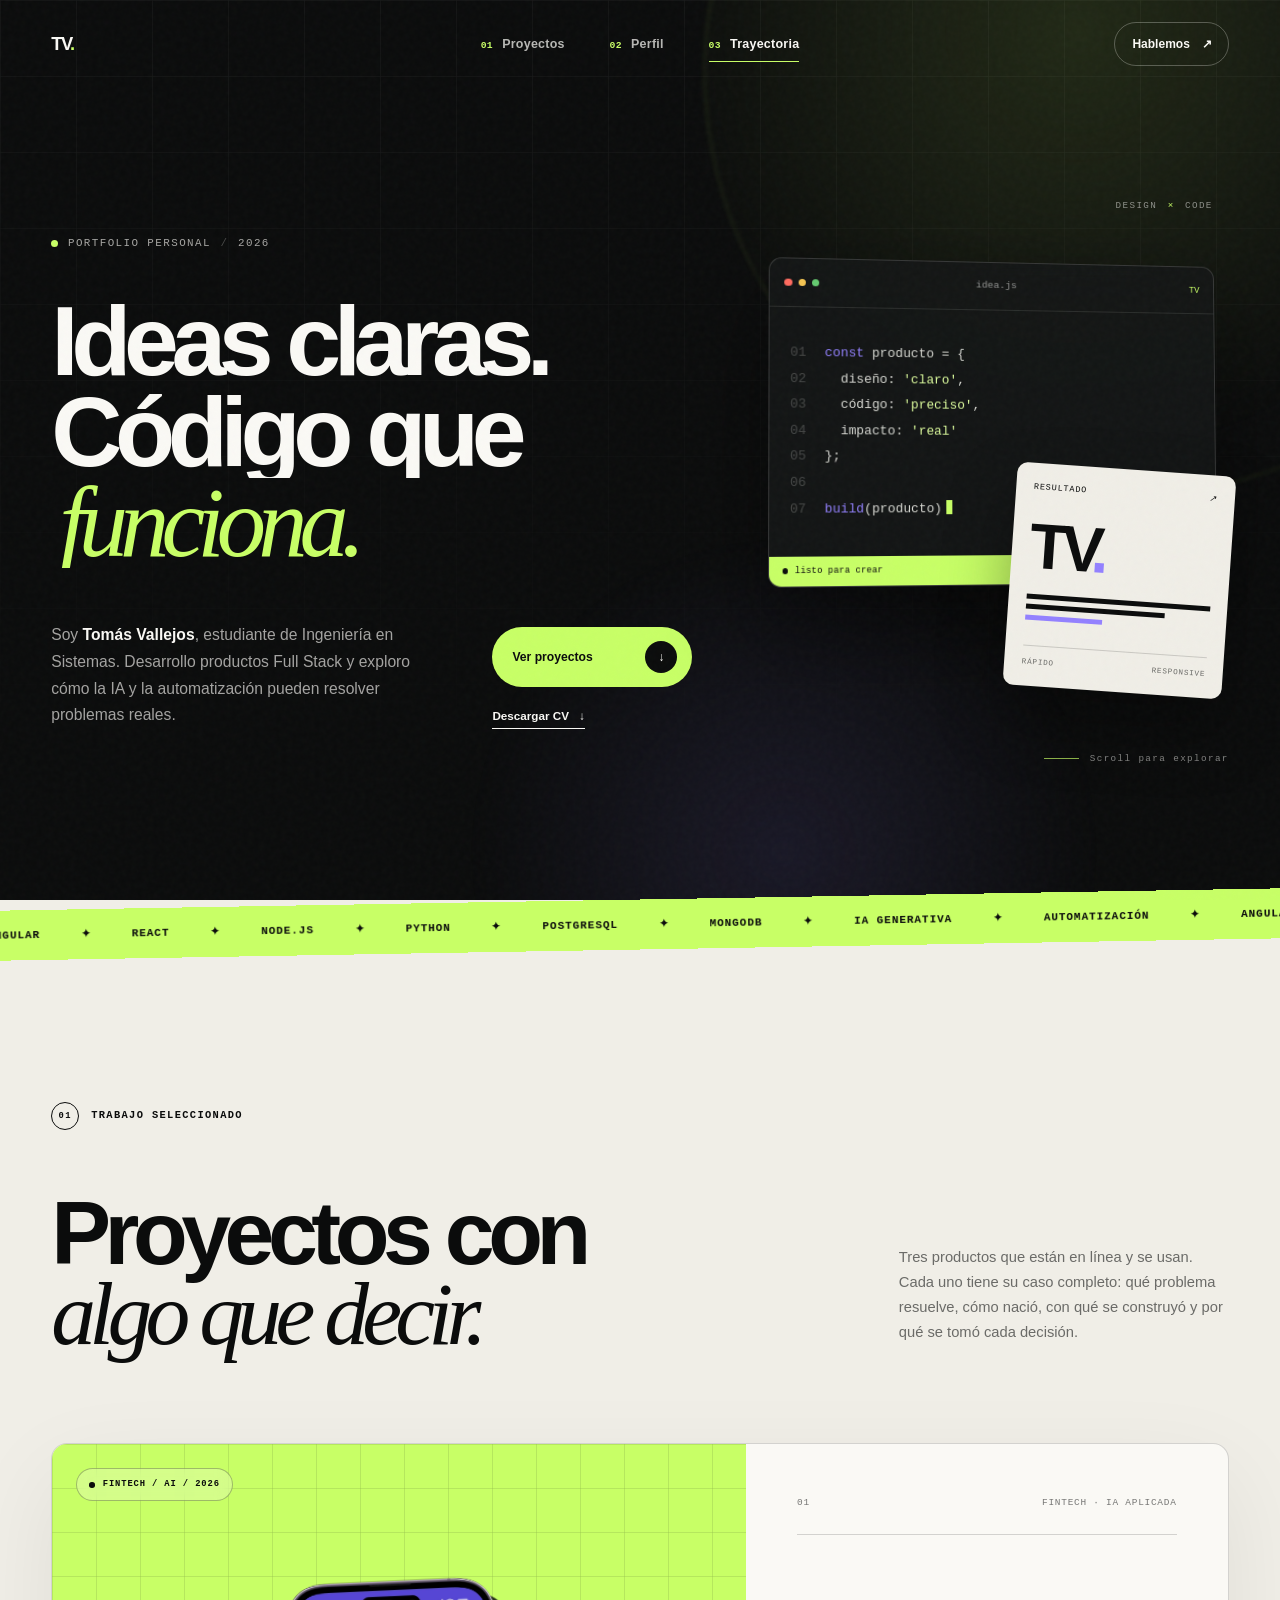
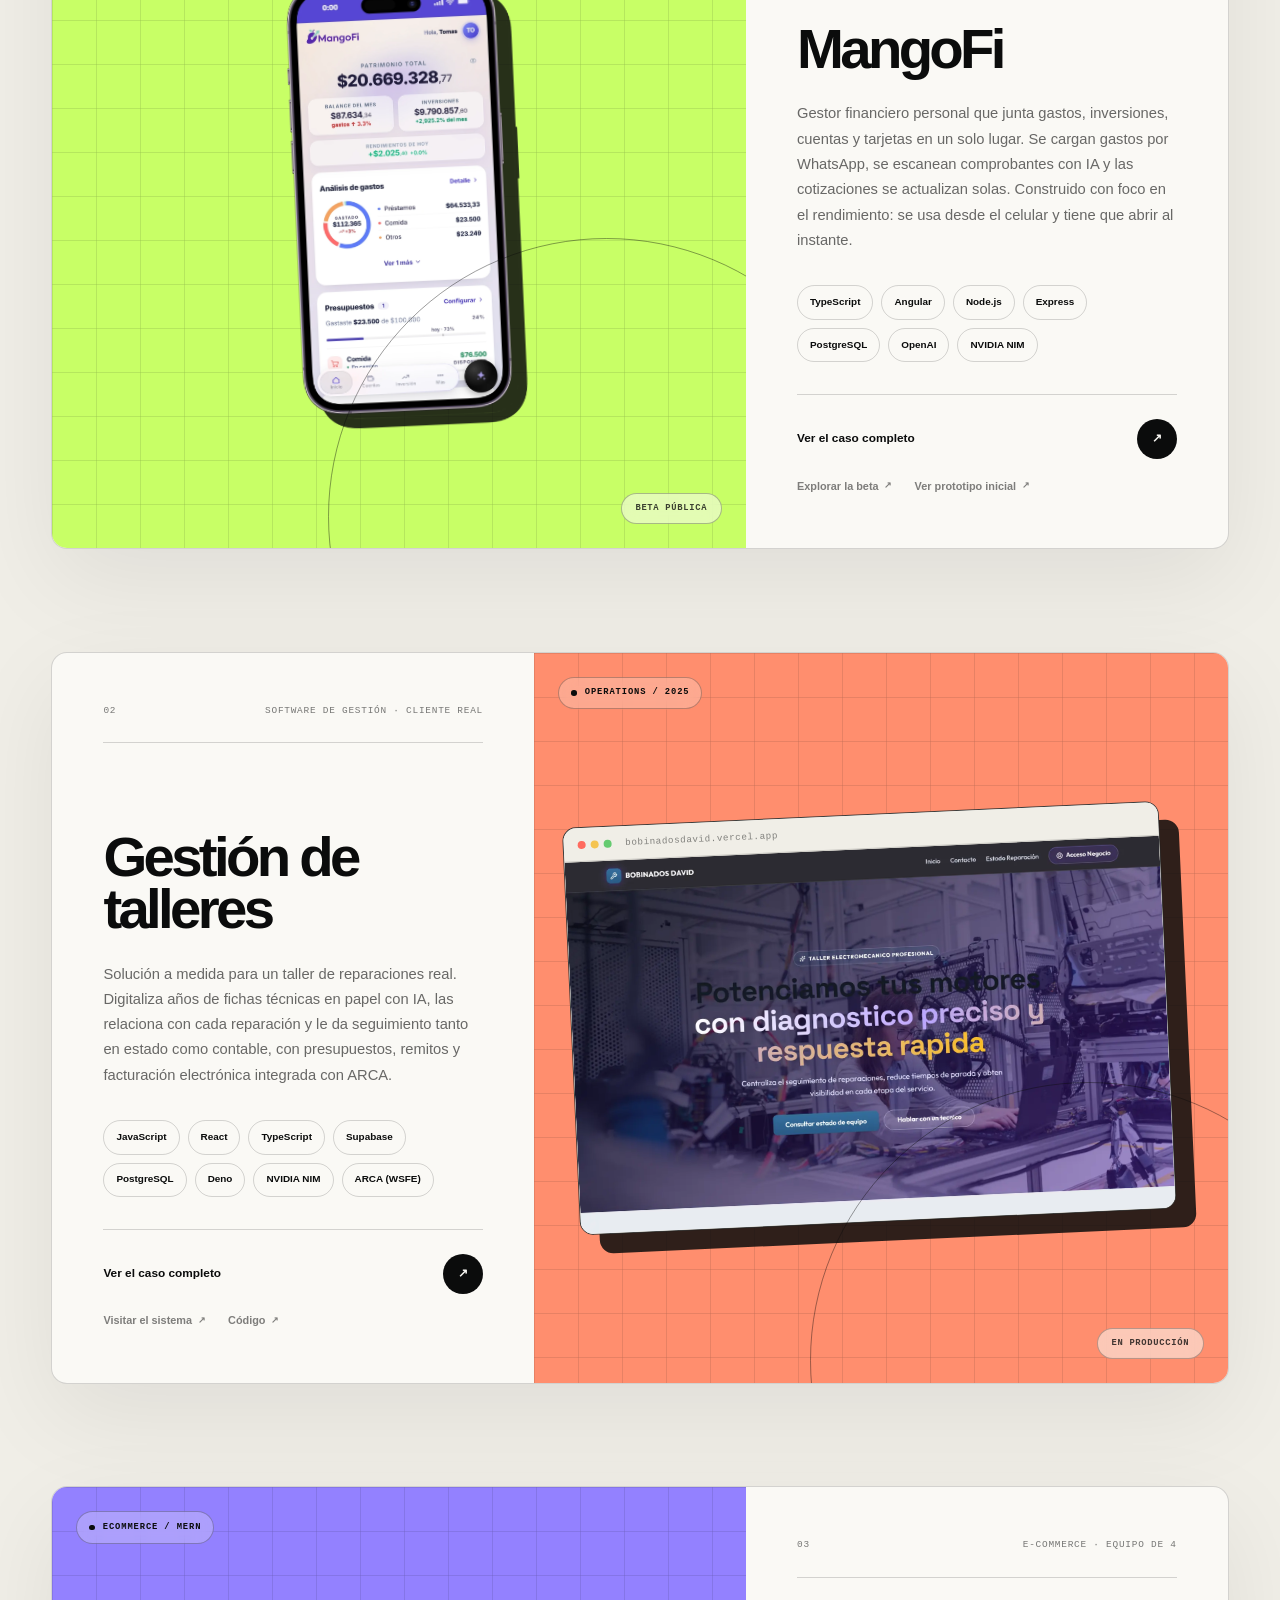
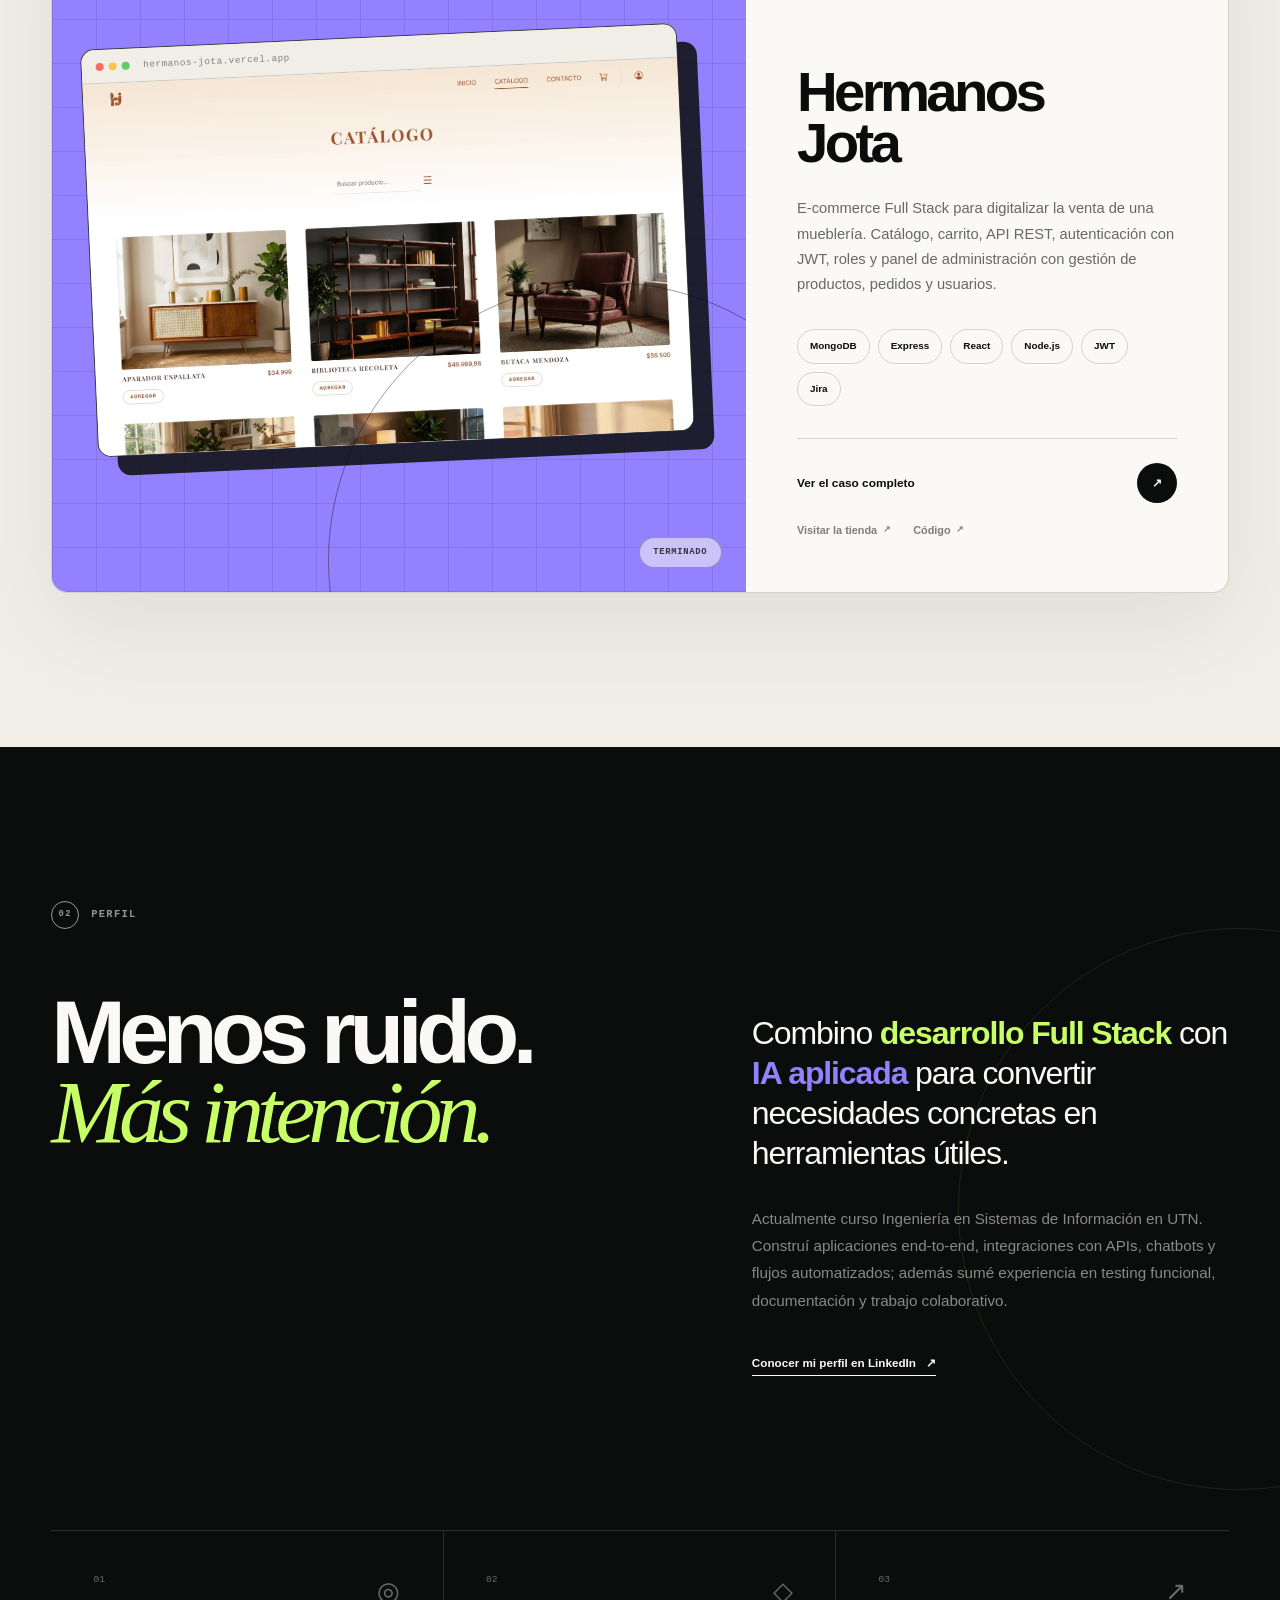
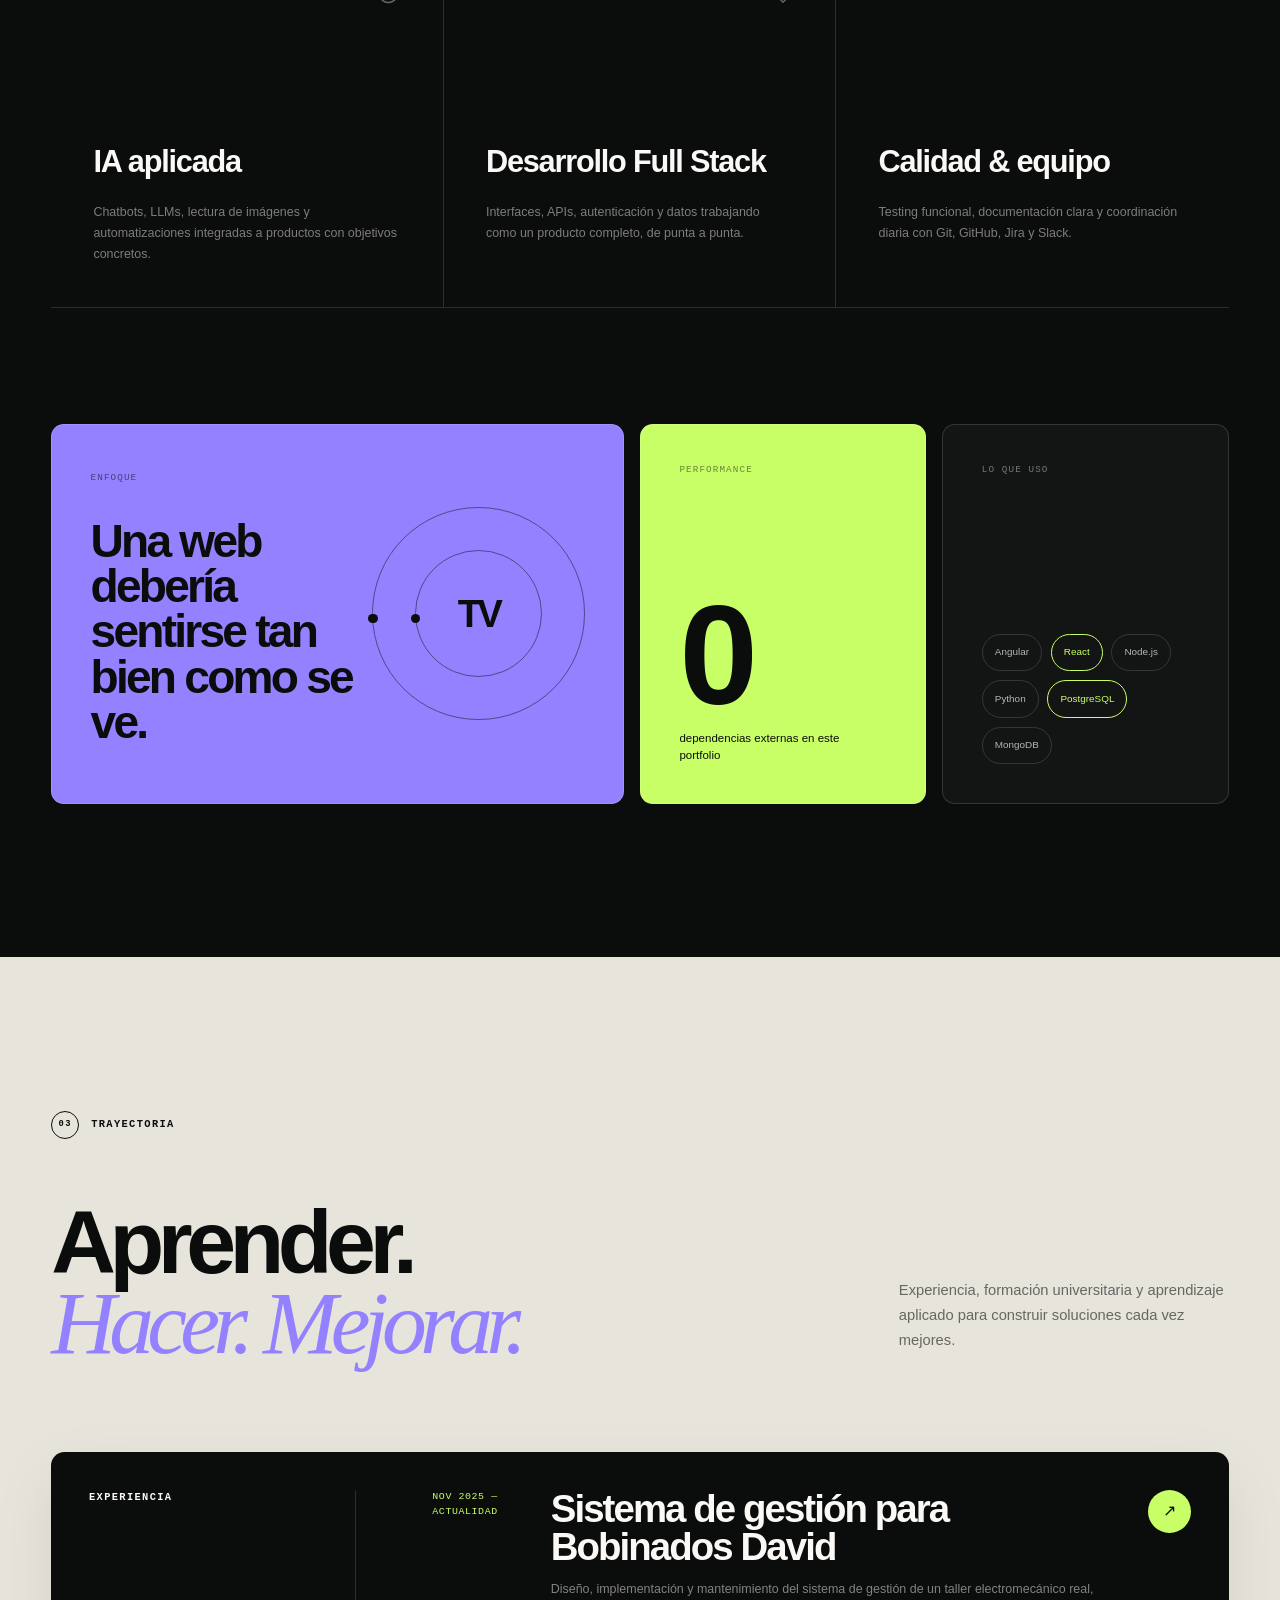
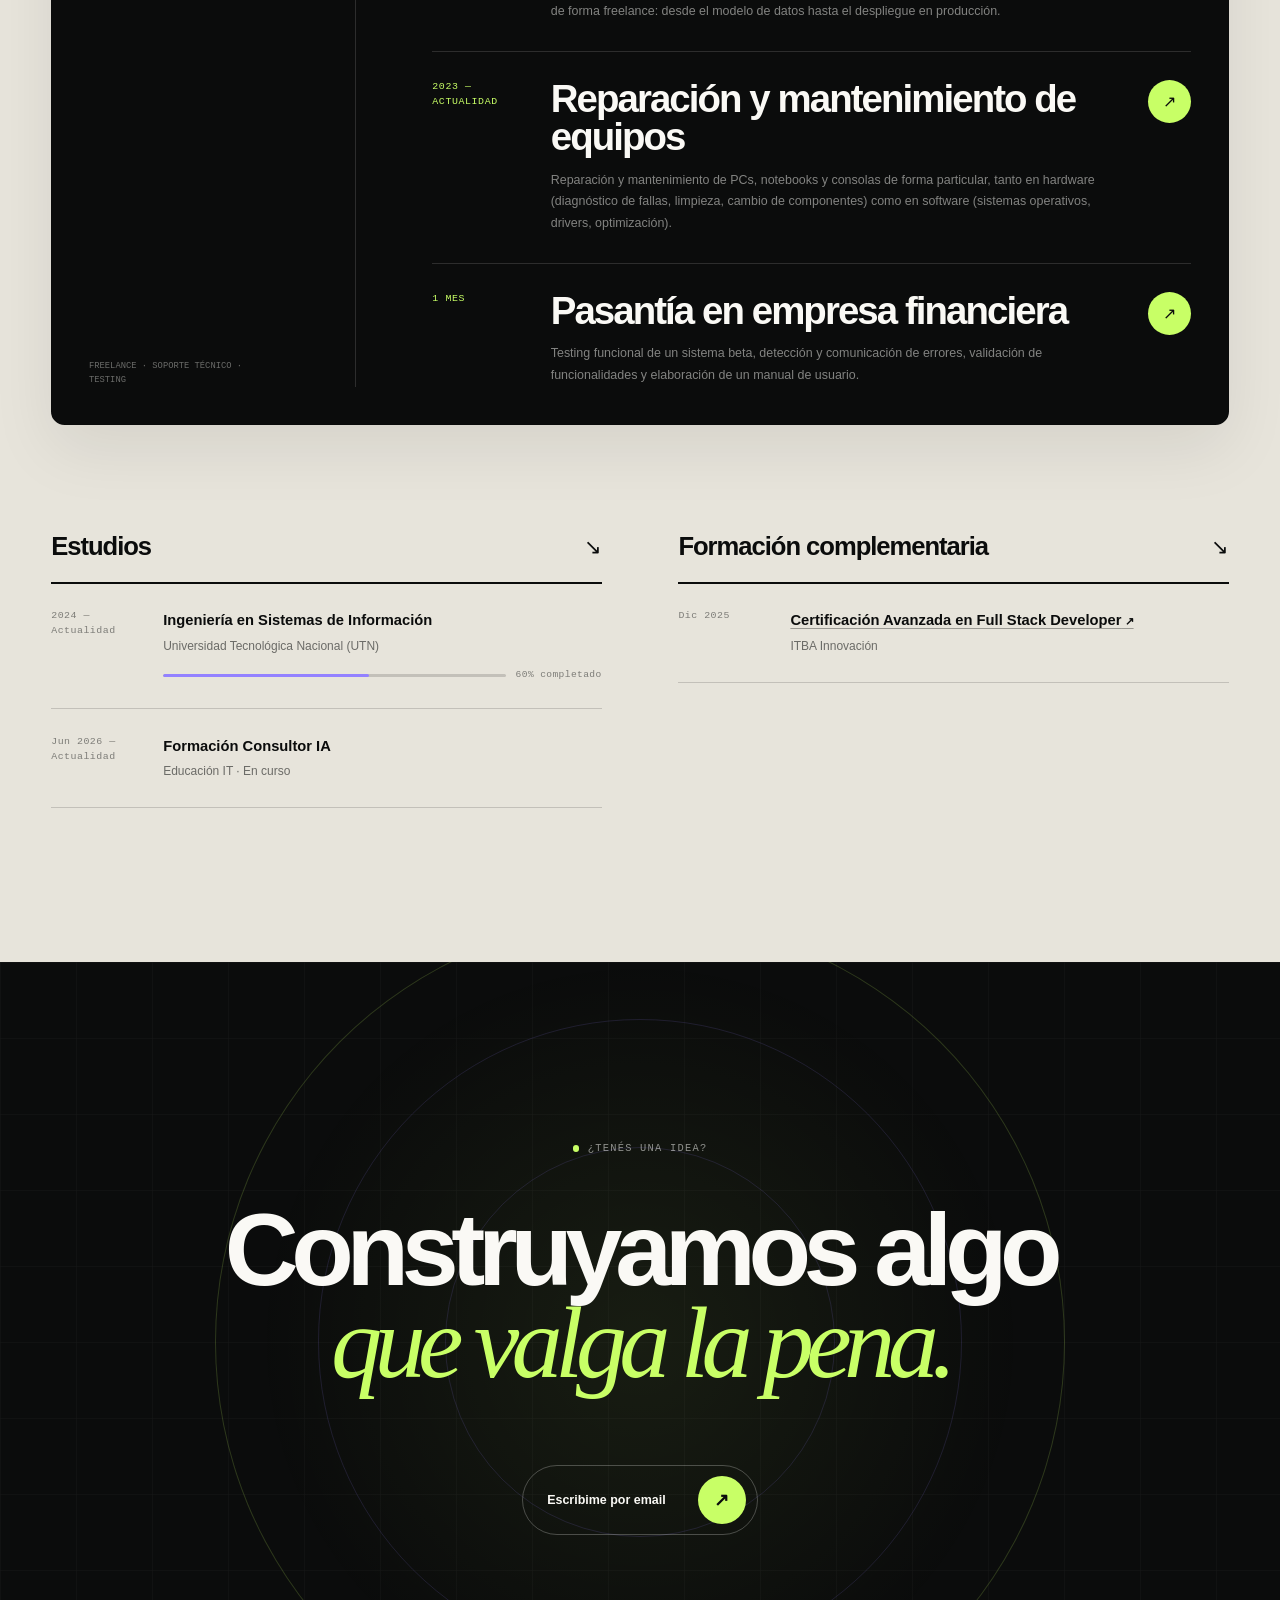
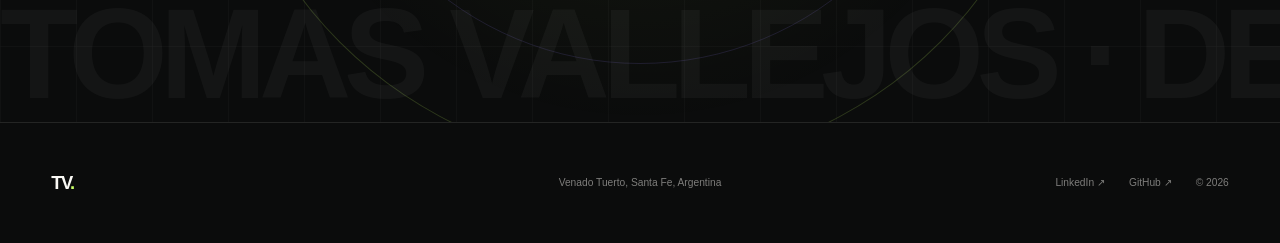
==== index.html @ 9112ce62 "Primer commit: portfolio listo para desplegar en tomasvallejos.tech - Metaetiquetas og:image/twitter" ====
<!doctype html>
<html lang="es" class="no-js">
  <head>
    <meta charset="UTF-8" />
    <meta name="viewport" content="width=device-width, initial-scale=1.0" />
    <meta name="theme-color" content="#0b0c0c" />
    <meta
      name="description"
      content="Portfolio de Tomás Vallejos, estudiante de Ingeniería en Sistemas y desarrollador Full Stack. Productos reales con Angular, React, Node.js e IA aplicada, contados como casos de estudio."
    />
    <meta name="author" content="Tomás Vallejos" />
    <meta property="og:type" content="website" />
    <meta property="og:locale" content="es_AR" />
    <meta property="og:title" content="Tomás Vallejos — Desarrollador Full Stack & IA" />
    <meta
      property="og:description"
      content="Tres productos en producción, contados de punta a punta: qué problema resuelven, cómo se construyeron y por qué se tomó cada decisión."
    />
    <meta property="og:image" content="https://tomasvallejos.tech/assets/og-image.png" />
    <meta property="og:url" content="https://tomasvallejos.tech/" />
    <meta name="twitter:card" content="summary_large_image" />
    <meta name="twitter:title" content="Tomás Vallejos — Desarrollador Full Stack & IA" />
    <meta
      name="twitter:description"
      content="Tres productos en producción, contados de punta a punta: qué problema resuelven, cómo se construyeron y por qué se tomó cada decisión."
    />
    <meta name="twitter:image" content="https://tomasvallejos.tech/assets/og-image.png" />
    <title>Tomás Vallejos — Desarrollador de software</title>
    <link rel="canonical" href="https://tomasvallejos.tech/" />
    <link rel="icon" href="assets/favicon.svg" type="image/svg+xml" />
    <link rel="stylesheet" href="styles.css?v=20260928" />
    <script>
      document.documentElement.classList.remove('no-js');
      document.documentElement.classList.add('js');
    </script>
    <script type="application/ld+json">
      {
        "@context": "https://schema.org",
        "@type": "Person",
        "name": "Tomás Vallejos",
        "jobTitle": "Estudiante de Ingeniería en Sistemas y desarrollador Full Stack",
        "email": "mailto:tomasvallejos081@gmail.com",
        "address": {
          "@type": "PostalAddress",
          "addressLocality": "Venado Tuerto",
          "addressRegion": "Santa Fe",
          "addressCountry": "AR"
        },
        "sameAs": [
          "https://www.linkedin.com/in/tomasvallejos123",
          "https://github.com/tomasvallejos1"
        ]
      }
    </script>
  </head>
  <body>
    <a class="skip-link" href="#contenido">Saltar al contenido</a>
    <div class="page-noise" aria-hidden="true"></div>
    <div class="scroll-progress" aria-hidden="true"><span></span></div>
    <div class="pointer-glow" aria-hidden="true"></div>

    <header class="site-header" data-header>
      <div class="header-inner">
        <a class="brand" href="#inicio" aria-label="Tomás Vallejos, volver al inicio">
          <span>TV</span><i>.</i>
        </a>

        <nav class="desktop-nav" aria-label="Navegación principal">
          <a href="#proyectos"><span>01</span> Proyectos</a>
          <a href="#perfil"><span>02</span> Perfil</a>
          <a href="#trayectoria"><span>03</span> Trayectoria</a>
        </nav>

        <a
          class="header-cta magnetic"
          href="https://www.linkedin.com/in/tomasvallejos123"
          target="_blank"
          rel="noreferrer"
          data-person-link="linkedin"
        >
          Hablemos <span aria-hidden="true">↗</span>
        </a>

        <button
          class="menu-toggle"
          type="button"
          aria-expanded="false"
          aria-controls="mobile-menu"
          aria-label="Abrir menú"
        >
          <span></span><span></span>
        </button>
      </div>

      <div class="mobile-menu" id="mobile-menu" aria-hidden="true">
        <nav aria-label="Navegación móvil">
          <a href="#proyectos"><small>01</small> Proyectos</a>
          <a href="#perfil"><small>02</small> Perfil</a>
          <a href="#trayectoria"><small>03</small> Trayectoria</a>
          <a href="#contacto"><small>04</small> Contacto</a>
        </nav>
        <div class="mobile-menu-footer">
          <span>Sistemas · Full Stack · IA</span>
          <span>Portfolio / 2026</span>
        </div>
      </div>
    </header>

    <main id="contenido">
      <section class="hero" id="inicio" aria-labelledby="hero-title">
        <div class="hero-grid-lines" aria-hidden="true"></div>
        <div class="hero-orb hero-orb-one" aria-hidden="true"></div>
        <div class="hero-orb hero-orb-two" aria-hidden="true"></div>

        <div class="container hero-layout">
          <div class="hero-copy">
            <p class="eyebrow hero-eyebrow">
              <span class="status-dot" aria-hidden="true"></span>
              Portfolio personal <i>/</i> 2026
            </p>

            <h1 id="hero-title">
              <span class="title-line"><span>Ideas claras.</span></span>
              <span class="title-line"><span>Código que</span></span>
              <span class="title-line accent-line"><span>funciona.</span></span>
            </h1>

            <div class="hero-bottom">
              <p class="hero-intro">
                Soy <strong>Tomás Vallejos</strong>, estudiante de Ingeniería en
                Sistemas. Desarrollo productos Full Stack y exploro cómo la IA y la
                automatización pueden resolver problemas reales.
              </p>
              <div class="hero-actions">
                <a class="button button-primary magnetic" href="#proyectos">
                  Ver proyectos
                  <span class="button-icon" aria-hidden="true">↓</span>
                </a>
                <a
                  class="text-link"
                  href="CV_TOMASVALLEJOS.pdf"
                  download="CV-Tomas-Vallejos.pdf"
                  data-person-link="cv"
                >
                  Descargar CV <span aria-hidden="true">↓</span>
                </a>
              </div>
            </div>
          </div>

          <div class="hero-visual" aria-label="Concepto visual: diseño y código trabajando juntos">
            <div class="visual-label label-top" aria-hidden="true">
              <span>DESIGN</span><i>×</i><span>CODE</span>
            </div>

            <div class="code-window" data-tilt>
              <div class="window-bar">
                <div class="window-dots" aria-hidden="true"><i></i><i></i><i></i></div>
                <span>idea.js</span>
                <small>TV</small>
              </div>
              <div class="code-area" aria-hidden="true">
                <div><span class="line-number">01</span><code><b>const</b> producto = {</code></div>
                <div><span class="line-number">02</span><code>&nbsp;&nbsp;diseño: <em>'claro'</em>,</code></div>
                <div><span class="line-number">03</span><code>&nbsp;&nbsp;código: <em>'preciso'</em>,</code></div>
                <div><span class="line-number">04</span><code>&nbsp;&nbsp;impacto: <em>'real'</em></code></div>
                <div><span class="line-number">05</span><code>};</code></div>
                <div class="code-space"><span class="line-number">06</span><code></code></div>
                <div><span class="line-number">07</span><code><b>build</b>(producto)<span class="cursor-block"></span></code></div>
              </div>
              <div class="window-status">
                <span><i></i> listo para crear</span>
                <span>UTF-8</span>
              </div>
            </div>

            <div class="result-card" aria-hidden="true">
              <div class="result-top"><span>Resultado</span><i>↗</i></div>
              <div class="result-mark">TV<span>.</span></div>
              <div class="result-lines"><i></i><i></i><i></i></div>
              <div class="result-footer"><span>Rápido</span><span>Responsive</span></div>
            </div>

            <div class="visual-label label-bottom" aria-hidden="true">
              <i></i> Scroll para explorar
            </div>
          </div>
        </div>
      </section>

      <div class="ticker" aria-hidden="true">
        <div class="ticker-track">
          <span>ANGULAR</span><i>✦</i><span>REACT</span><i>✦</i><span>NODE.JS</span><i>✦</i>
          <span>PYTHON</span><i>✦</i><span>POSTGRESQL</span><i>✦</i><span>MONGODB</span><i>✦</i>
          <span>IA GENERATIVA</span><i>✦</i><span>AUTOMATIZACIÓN</span><i>✦</i>
          <span>ANGULAR</span><i>✦</i><span>REACT</span><i>✦</i><span>NODE.JS</span><i>✦</i>
          <span>PYTHON</span><i>✦</i><span>POSTGRESQL</span><i>✦</i><span>MONGODB</span><i>✦</i>
          <span>IA GENERATIVA</span><i>✦</i><span>AUTOMATIZACIÓN</span><i>✦</i>
        </div>
      </div>

      <section class="section work-section" id="proyectos" aria-labelledby="work-title">
        <div class="container">
          <header class="section-header reveal">
            <div class="section-kicker"><span>01</span> Trabajo seleccionado</div>
            <div class="section-heading-row">
              <h2 id="work-title">Proyectos con<br /><em>algo que decir.</em></h2>
              <p>
                Tres productos que están en línea y se usan. Cada uno tiene su caso
                completo: qué problema resuelve, cómo nació, con qué se construyó y
                por qué se tomó cada decisión.
              </p>
            </div>
          </header>

          <div class="project-list" id="project-list"></div>
        </div>
      </section>

      <section class="section profile-section" id="perfil" aria-labelledby="profile-title">
        <div class="container">
          <div class="profile-intro">
            <div class="profile-sticky reveal">
              <div class="section-kicker light"><span>02</span> Perfil</div>
              <h2 id="profile-title">Menos ruido.<br /><em>Más intención.</em></h2>
            </div>

            <div class="profile-copy reveal">
              <p class="profile-lead">
                Combino <strong>desarrollo Full Stack</strong> con
                <strong>IA aplicada</strong> para convertir necesidades concretas en
                herramientas útiles.
              </p>
              <p>
                Actualmente curso Ingeniería en Sistemas de Información en UTN.
                Construí aplicaciones end-to-end, integraciones con APIs, chatbots y
                flujos automatizados; además sumé experiencia en testing funcional,
                documentación y trabajo colaborativo.
              </p>
              <a
                class="line-link"
                href="https://www.linkedin.com/in/tomasvallejos123"
                target="_blank"
                rel="noreferrer"
                data-person-link="linkedin"
              >
                Conocer mi perfil en LinkedIn <span aria-hidden="true">↗</span>
              </a>
            </div>
          </div>

          <div class="principles-grid">
            <article class="principle-card reveal">
              <div class="principle-top"><span>01</span><i aria-hidden="true">◎</i></div>
              <h3>IA aplicada</h3>
              <p>Chatbots, LLMs, lectura de imágenes y automatizaciones integradas a productos con objetivos concretos.</p>
            </article>
            <article class="principle-card reveal">
              <div class="principle-top"><span>02</span><i aria-hidden="true">◇</i></div>
              <h3>Desarrollo Full Stack</h3>
              <p>Interfaces, APIs, autenticación y datos trabajando como un producto completo, de punta a punta.</p>
            </article>
            <article class="principle-card reveal">
              <div class="principle-top"><span>03</span><i aria-hidden="true">↗</i></div>
              <h3>Calidad &amp; equipo</h3>
              <p>Testing funcional, documentación clara y coordinación diaria con Git, GitHub, Jira y Slack.</p>
            </article>
          </div>

          <div class="craft-grid">
            <article class="craft-card craft-feature reveal">
              <div>
                <span class="card-label">Enfoque</span>
                <h3>Una web debería sentirse tan bien como se ve.</h3>
              </div>
              <div class="orbit-graphic" aria-hidden="true">
                <div class="orbit orbit-one"><i></i></div>
                <div class="orbit orbit-two"><i></i></div>
                <strong>TV</strong>
              </div>
            </article>
            <article class="craft-card metric-card reveal">
              <span class="card-label">Performance</span>
              <strong>0</strong>
              <p>dependencias externas en este portfolio</p>
            </article>
            <article class="craft-card tags-card reveal">
              <span class="card-label">Lo que uso</span>
              <div class="tag-cloud">
                <span>Angular</span><span>React</span><span>Node.js</span>
                <span>Python</span><span>PostgreSQL</span><span>MongoDB</span>
              </div>
            </article>
          </div>
        </div>
      </section>

      <section class="section journey-section" id="trayectoria" aria-labelledby="journey-title">
        <div class="container">
          <header class="section-header reveal">
            <div class="section-kicker"><span>03</span> Trayectoria</div>
            <div class="section-heading-row journey-heading">
              <h2 id="journey-title">Aprender.<br /><em>Hacer. Mejorar.</em></h2>
              <p>
                Experiencia, formación universitaria y aprendizaje aplicado para
                construir soluciones cada vez mejores.
              </p>
            </div>
          </header>

          <div class="journey-grid">
            <section class="journey-column reveal" aria-labelledby="education-title">
              <div class="journey-column-title">
                <h3 id="education-title">Estudios</h3><span aria-hidden="true">↘</span>
              </div>
              <div class="journey-list" id="education-list"></div>
            </section>

            <section class="journey-column reveal" aria-labelledby="certifications-title">
              <div class="journey-column-title">
                <h3 id="certifications-title">Formación complementaria</h3><span aria-hidden="true">↘</span>
              </div>
              <div class="journey-list" id="certifications-list"></div>
            </section>
          </div>

          <div class="data-notice reveal" id="data-notice" role="note" hidden>
            <span class="data-notice-icon" aria-hidden="true">i</span>
            <p>
              <strong>Información en actualización.</strong>
              Algunos datos profesionales todavía se están consolidando desde el CV.
            </p>
          </div>
        </div>
      </section>

      <section class="contact-section" id="contacto" aria-labelledby="contact-title">
        <div class="contact-grid" aria-hidden="true"></div>
        <div class="contact-orb" aria-hidden="true"></div>
        <div class="container contact-inner reveal">
          <p class="contact-kicker"><span></span> ¿Tenés una idea?</p>
          <h2 id="contact-title">Construyamos algo<br /><em>que valga la pena.</em></h2>
          <a
            class="contact-button magnetic"
            href="mailto:tomasvallejos081@gmail.com"
            data-person-link="email"
          >
            <span>Escribime por email</span>
            <i aria-hidden="true">↗</i>
          </a>
        </div>
        <div class="contact-marquee" aria-hidden="true">
          <span>TOMÁS VALLEJOS · DESARROLLADOR DE SOFTWARE · TOMÁS VALLEJOS · DESARROLLADOR DE SOFTWARE ·</span>
        </div>
      </section>
    </main>

    <footer class="site-footer">
      <div class="container footer-inner">
        <a class="brand footer-brand" href="#inicio" aria-label="Volver al inicio"><span>TV</span><i>.</i></a>
        <p data-person-text="location">Venado Tuerto, Santa Fe, Argentina</p>
        <div>
          <a
            href="https://www.linkedin.com/in/tomasvallejos123"
            target="_blank"
            rel="noreferrer"
            data-person-link="linkedin"
          >LinkedIn ↗</a>
          <a
            href="https://github.com/tomasvallejos1"
            target="_blank"
            rel="noreferrer"
            data-person-link="github"
          >GitHub ↗</a>
          <span>© <span id="current-year">2026</span></span>
        </div>
      </div>
    </footer>

    <noscript>
      <div class="noscript-message">Activá JavaScript para ver los proyectos y las interacciones del portfolio.</div>
    </noscript>

    <script src="content.js?v=20260928" defer></script>
    <script src="script.js?v=20260928" defer></script>
    <script src="ui.js?v=20260928" defer></script>
  </body>
</html>
---- styles.css ----
/* ------------------------------------------------------------
   Tomás Vallejos — Portfolio
   Visual system: editorial, technical, expressive.
------------------------------------------------------------- */

:root {
  --ink: #0b0c0c;
  --ink-soft: #131515;
  --paper: #f0eee7;
  --paper-soft: #e7e4db;
  --white: #faf9f5;
  --acid: #c8ff66;
  --acid-soft: #dfff9f;
  --violet: #9381ff;
  --muted: #9b9d96;
  --line: rgba(11, 12, 12, 0.16);
  --line-dark: rgba(250, 249, 245, 0.14);
  --container: 1280px;
  --gutter: clamp(1.25rem, 4vw, 4rem);
  --section-space: clamp(6.5rem, 12vw, 11rem);
  --ease-out: cubic-bezier(0.16, 1, 0.3, 1);
  --ease-smooth: cubic-bezier(0.76, 0, 0.24, 1);
}

* {
  box-sizing: border-box;
}

html {
  scroll-padding-top: 6rem;
  background: var(--ink);
}

@media (prefers-reduced-motion: no-preference) {
  html {
    scroll-behavior: smooth;
  }
}

body {
  margin: 0;
  overflow-x: hidden;
  background: var(--paper);
  color: var(--ink);
  font-family: Inter, "Segoe UI Variable", "Segoe UI", Helvetica, Arial, sans-serif;
  font-size: 1rem;
  line-height: 1.5;
  -webkit-font-smoothing: antialiased;
  text-rendering: optimizeLegibility;
}

body.menu-open {
  overflow: hidden;
}

::selection {
  background: var(--acid);
  color: var(--ink);
}

::-webkit-scrollbar {
  width: 10px;
}

::-webkit-scrollbar-track {
  background: var(--ink);
}

::-webkit-scrollbar-thumb {
  border: 3px solid var(--ink);
  border-radius: 100px;
  background: var(--acid);
}

img,
svg {
  display: block;
  max-width: 100%;
}

button,
a {
  color: inherit;
}

a {
  text-decoration: none;
}

button {
  border: 0;
  font: inherit;
}

h1,
h2,
h3,
p {
  margin: 0;
}

button,
a {
  -webkit-tap-highlight-color: transparent;
}

:focus-visible {
  outline: 2px solid var(--violet);
  outline-offset: 5px;
}

.container {
  width: min(100%, calc(var(--container) + var(--gutter) * 2));
  margin-inline: auto;
  padding-inline: var(--gutter);
}

.page-noise {
  position: fixed;
  z-index: 1000;
  inset: 0;
  opacity: 0.035;
  pointer-events: none;
  background-image: url("data:image/svg+xml,%3Csvg viewBox='0 0 180 180' xmlns='http://www.w3.org/2000/svg'%3E%3Cfilter id='n'%3E%3CfeTurbulence type='fractalNoise' baseFrequency='.9' numOctaves='3' stitchTiles='stitch'/%3E%3C/filter%3E%3Crect width='100%25' height='100%25' filter='url(%23n)' opacity='.8'/%3E%3C/svg%3E");
}

.pointer-glow {
  position: fixed;
  z-index: 2;
  top: 0;
  left: 0;
  width: 26rem;
  height: 26rem;
  border-radius: 50%;
  opacity: 0;
  pointer-events: none;
  background: radial-gradient(circle, rgba(200, 255, 102, 0.075), transparent 68%);
  transform: translate3d(calc(var(--pointer-x, -30rem) - 50%), calc(var(--pointer-y, -30rem) - 50%), 0);
  transition: opacity 0.4s ease;
}

body.pointer-active .pointer-glow {
  opacity: 1;
}

.skip-link {
  position: fixed;
  z-index: 2000;
  top: 1rem;
  left: 1rem;
  padding: 0.75rem 1rem;
  background: var(--acid);
  color: var(--ink);
  font-weight: 800;
  transform: translateY(-200%);
  transition: transform 0.2s;
}

.skip-link:focus {
  transform: translateY(0);
}

.scroll-progress {
  position: fixed;
  z-index: 1100;
  top: 0;
  left: 0;
  width: 100%;
  height: 3px;
  pointer-events: none;
}

.scroll-progress span {
  display: block;
  width: var(--scroll-progress, 0%);
  height: 100%;
  background: var(--acid);
}

/* Header */
.site-header {
  position: fixed;
  z-index: 100;
  top: 0;
  left: 0;
  width: 100%;
  color: var(--white);
  transition: background 0.4s ease, border-color 0.4s ease, transform 0.4s var(--ease-out);
}

.site-header.scrolled {
  border-bottom: 1px solid rgba(255, 255, 255, 0.08);
  background: rgba(11, 12, 12, 0.82);
  backdrop-filter: blur(18px);
  -webkit-backdrop-filter: blur(18px);
}

.header-inner {
  position: relative;
  z-index: 2;
  display: grid;
  grid-template-columns: 1fr auto 1fr;
  align-items: center;
  width: 100%;
  height: 5.5rem;
  padding-inline: var(--gutter);
}

.brand {
  justify-self: start;
  font-size: 1.15rem;
  font-weight: 900;
  letter-spacing: -0.08em;
}

.brand i {
  color: var(--acid);
  font-style: normal;
}

.desktop-nav {
  display: flex;
  gap: clamp(1.5rem, 3.5vw, 3.5rem);
  align-items: center;
}

.desktop-nav a {
  position: relative;
  color: rgba(250, 249, 245, 0.72);
  font-size: 0.78rem;
  font-weight: 650;
  letter-spacing: 0.02em;
  transition: color 0.25s;
}

.desktop-nav a::after {
  position: absolute;
  right: 0;
  bottom: -0.55rem;
  left: 0;
  height: 1px;
  background: var(--acid);
  content: "";
  transform: scaleX(0);
  transform-origin: right;
  transition: transform 0.45s var(--ease-out);
}

.desktop-nav a:hover,
.desktop-nav a.active {
  color: var(--white);
}

.desktop-nav a:hover::after,
.desktop-nav a.active::after {
  transform: scaleX(1);
  transform-origin: left;
}

.desktop-nav span {
  margin-right: 0.35rem;
  color: var(--acid);
  font-family: Consolas, monospace;
  font-size: 0.61rem;
}

.header-cta {
  display: inline-flex;
  justify-self: end;
  gap: 0.75rem;
  align-items: center;
  padding: 0.72rem 1rem 0.72rem 1.1rem;
  border: 1px solid rgba(250, 249, 245, 0.28);
  border-radius: 999px;
  font-size: 0.75rem;
  font-weight: 750;
  transition: color 0.3s, border-color 0.3s, background 0.3s;
}

.header-cta:hover {
  border-color: var(--acid);
  background: var(--acid);
  color: var(--ink);
}

.menu-toggle,
.mobile-menu {
  display: none;
}

/* Hero */
.hero {
  position: relative;
  display: flex;
  min-height: max(760px, 100svh);
  overflow: hidden;
  background: var(--ink);
  color: var(--white);
}

.hero-grid-lines,
.contact-grid {
  position: absolute;
  inset: 0;
  opacity: 0.06;
  pointer-events: none;
  background-image: linear-gradient(rgba(255, 255, 255, 0.6) 1px, transparent 1px),
    linear-gradient(90deg, rgba(255, 255, 255, 0.6) 1px, transparent 1px);
  background-size: 76px 76px;
  -webkit-mask-image: linear-gradient(to bottom, black, transparent 88%);
  mask-image: linear-gradient(to bottom, black, transparent 88%);
}

.hero-orb {
  position: absolute;
  border-radius: 50%;
  filter: blur(2px);
  pointer-events: none;
}

.hero-orb-one {
  top: -22rem;
  right: -17rem;
  width: 53rem;
  height: 53rem;
  border: 1px solid rgba(200, 255, 102, 0.2);
  background: radial-gradient(circle at 44% 45%, rgba(200, 255, 102, 0.12), transparent 65%);
}

.hero-orb-two {
  bottom: -18rem;
  left: 35%;
  width: 42rem;
  height: 42rem;
  background: radial-gradient(circle, rgba(147, 129, 255, 0.11), transparent 67%);
}

.hero-layout {
  position: relative;
  z-index: 3;
  display: grid;
  grid-template-columns: minmax(0, 1.18fr) minmax(340px, 0.82fr);
  gap: clamp(2rem, 5vw, 6rem);
  align-items: center;
  padding-top: 9rem;
  padding-bottom: 5rem;
}

.hero-copy {
  min-width: 0;
}

.eyebrow {
  display: flex;
  gap: 0.6rem;
  align-items: center;
  color: rgba(250, 249, 245, 0.65);
  font-family: Consolas, "SFMono-Regular", monospace;
  font-size: 0.68rem;
  letter-spacing: 0.13em;
  text-transform: uppercase;
}

.eyebrow i {
  color: rgba(250, 249, 245, 0.26);
  font-style: normal;
}

.status-dot {
  position: relative;
  width: 0.45rem;
  height: 0.45rem;
  border-radius: 50%;
  background: var(--acid);
  box-shadow: 0 0 0 0 rgba(200, 255, 102, 0.5);
  animation: status-pulse 2.4s infinite;
}

@keyframes status-pulse {
  70% { box-shadow: 0 0 0 0.45rem rgba(200, 255, 102, 0); }
  100% { box-shadow: 0 0 0 0 rgba(200, 255, 102, 0); }
}

.hero-eyebrow {
  margin-bottom: clamp(2rem, 5vh, 4rem);
  opacity: 0;
  animation: fade-up 0.8s 0.15s var(--ease-out) forwards;
}

.hero h1 {
  max-width: 920px;
  font-size: clamp(3.75rem, 7.7vw, 8.4rem);
  font-weight: 760;
  letter-spacing: -0.075em;
  line-height: 0.8;
}

.title-line {
  display: block;
  overflow: hidden;
  padding: 0.06em 0.07em 0.06em 0;
}

.title-line > span {
  display: block;
  transform: translateY(115%);
  animation: title-in 1.2s var(--ease-out) forwards;
}

.title-line:nth-child(1) > span { animation-delay: 0.18s; }
.title-line:nth-child(2) > span { animation-delay: 0.28s; }
.title-line:nth-child(3) > span { animation-delay: 0.38s; }

.accent-line {
  padding-left: 0.5rem;
  color: var(--acid);
  font-family: Georgia, "Times New Roman", serif;
  font-style: italic;
  font-weight: 400;
  letter-spacing: -0.08em;
}

@keyframes title-in {
  to { transform: translateY(0); }
}

@keyframes fade-up {
  from { opacity: 0; transform: translateY(1rem); }
  to { opacity: 1; transform: translateY(0); }
}

.hero-bottom {
  display: grid;
  grid-template-columns: minmax(240px, 390px) auto;
  gap: clamp(1.5rem, 4vw, 4rem);
  align-items: end;
  margin-top: clamp(2.6rem, 6vh, 5rem);
  opacity: 0;
  animation: fade-up 0.9s 0.65s var(--ease-out) forwards;
}

.hero-intro {
  color: rgba(250, 249, 245, 0.64);
  font-size: clamp(0.98rem, 1.2vw, 1.12rem);
  line-height: 1.7;
}

.hero-intro strong {
  color: var(--white);
  font-weight: 650;
}

.hero-actions {
  display: flex;
  flex-direction: column;
  gap: 1.2rem;
  align-items: flex-start;
}

.button {
  display: inline-flex;
  gap: 1.7rem;
  align-items: center;
  justify-content: space-between;
  min-width: 12.5rem;
  padding: 0.9rem 0.95rem 0.9rem 1.25rem;
  border-radius: 999px;
  font-size: 0.76rem;
  font-weight: 800;
}

.button-primary {
  background: var(--acid);
  color: var(--ink);
  transition: background 0.3s, transform 0.3s;
}

.button-primary:hover {
  background: var(--white);
}

.button-icon {
  display: grid;
  width: 2rem;
  height: 2rem;
  place-items: center;
  border-radius: 50%;
  background: var(--ink);
  color: var(--white);
  transition: transform 0.45s var(--ease-out);
}

.button:hover .button-icon {
  transform: rotate(-45deg);
}

.text-link,
.line-link {
  position: relative;
  display: inline-flex;
  gap: 0.65rem;
  align-items: center;
  padding-bottom: 0.3rem;
  font-size: 0.73rem;
  font-weight: 750;
}

.text-link::after,
.line-link::after {
  position: absolute;
  right: 0;
  bottom: 0;
  left: 0;
  height: 1px;
  background: currentColor;
  content: "";
  transform-origin: left;
  transition: transform 0.45s var(--ease-out);
}

.text-link:hover::after,
.line-link:hover::after {
  transform: scaleX(0.35);
}

.hero-visual {
  position: relative;
  height: min(570px, 63vh);
  min-height: 470px;
  perspective: 1200px;
  opacity: 0;
  animation: visual-in 1.2s 0.55s var(--ease-out) forwards;
}

@keyframes visual-in {
  from { opacity: 0; transform: translate3d(3rem, 2rem, 0); }
  to { opacity: 1; transform: translate3d(0, 0, 0); }
}

.visual-label {
  position: absolute;
  display: flex;
  gap: 0.65rem;
  align-items: center;
  color: rgba(250, 249, 245, 0.52);
  font-family: Consolas, monospace;
  font-size: 0.58rem;
  letter-spacing: 0.15em;
}

.visual-label i {
  color: var(--acid);
  font-style: normal;
}

.label-top {
  top: 0;
  right: 1rem;
}

.label-bottom {
  right: 0;
  bottom: 0;
}

.label-bottom i {
  width: 2.2rem;
  height: 1px;
  background: rgba(200, 255, 102, 0.7);
}

.code-window {
  position: absolute;
  top: 11%;
  left: 0;
  width: min(100%, 450px);
  overflow: hidden;
  border: 1px solid rgba(250, 249, 245, 0.15);
  border-radius: 0.8rem;
  background: rgba(20, 22, 22, 0.88);
  box-shadow: 0 2.5rem 6rem rgba(0, 0, 0, 0.48);
  transform: rotateY(7deg) rotateX(2deg);
  transform-style: preserve-3d;
  backdrop-filter: blur(16px);
  transition: transform 0.2s ease-out;
}

.window-bar {
  display: grid;
  grid-template-columns: 1fr auto 1fr;
  align-items: center;
  height: 3rem;
  padding: 0 0.9rem;
  border-bottom: 1px solid rgba(250, 249, 245, 0.1);
  color: rgba(250, 249, 245, 0.55);
  font-family: Consolas, monospace;
  font-size: 0.62rem;
}

.window-bar > span {
  justify-self: center;
}

.window-bar > small {
  justify-self: end;
  color: var(--acid);
  font-size: 0.58rem;
}

.window-dots {
  display: flex;
  gap: 0.36rem;
}

.window-dots i {
  width: 0.47rem;
  height: 0.47rem;
  border-radius: 50%;
  background: rgba(250, 249, 245, 0.2);
}

.window-dots i:first-child { background: #ff6b5f; }
.window-dots i:nth-child(2) { background: #f5c451; }
.window-dots i:last-child { background: #65cb70; }

.code-area {
  padding: 2rem 1.25rem 2.1rem;
  color: #d8d9d3;
  font-family: Consolas, "SFMono-Regular", monospace;
  font-size: clamp(0.69rem, 1vw, 0.82rem);
  line-height: 2;
}

.code-area > div {
  display: grid;
  grid-template-columns: 2.1rem 1fr;
}

.line-number {
  color: rgba(250, 249, 245, 0.22);
  user-select: none;
}

.code-area code b {
  color: var(--violet);
  font-weight: 500;
}

.code-area code em {
  color: var(--acid-soft);
  font-style: normal;
}

.code-space {
  min-height: 1.9em;
}

.cursor-block {
  display: inline-block;
  width: 0.48em;
  height: 1.05em;
  margin-left: 0.3em;
  vertical-align: -0.16em;
  background: var(--acid);
  animation: blink 1.1s steps(1) infinite;
}

@keyframes blink { 50% { opacity: 0; } }

.window-status {
  display: flex;
  justify-content: space-between;
  padding: 0.5rem 0.8rem;
  background: var(--acid);
  color: var(--ink);
  font-family: Consolas, monospace;
  font-size: 0.54rem;
  letter-spacing: 0.02em;
}

.window-status span:first-child {
  display: flex;
  gap: 0.4rem;
  align-items: center;
}

.window-status i {
  width: 0.35rem;
  height: 0.35rem;
  border-radius: 50%;
  background: var(--ink);
}

.result-card {
  position: absolute;
  z-index: 2;
  right: 0;
  bottom: 13%;
  width: 48%;
  min-width: 210px;
  padding: 1.1rem;
  border-radius: 0.65rem;
  background: var(--paper);
  color: var(--ink);
  box-shadow: 0 2rem 4rem rgba(0, 0, 0, 0.34);
  transform: rotate(4deg);
  animation: card-float 5s ease-in-out infinite;
}

@keyframes card-float {
  0%, 100% { transform: rotate(4deg) translateY(0); }
  50% { transform: rotate(2.5deg) translateY(-0.7rem); }
}

.result-top,
.result-footer {
  display: flex;
  justify-content: space-between;
  font-family: Consolas, monospace;
  font-size: 0.53rem;
  letter-spacing: 0.1em;
  text-transform: uppercase;
}

.result-mark {
  margin: 1.6rem 0 1.3rem;
  font-size: clamp(3rem, 5vw, 4.4rem);
  font-weight: 900;
  letter-spacing: -0.11em;
  line-height: 0.85;
}

.result-mark span {
  color: var(--violet);
}

.result-lines {
  display: grid;
  gap: 0.35rem;
  margin-bottom: 1.6rem;
}

.result-lines i {
  width: 100%;
  height: 0.3rem;
  background: var(--ink);
}

.result-lines i:nth-child(2) { width: 76%; }
.result-lines i:nth-child(3) { width: 42%; background: var(--violet); }

.result-footer {
  padding-top: 0.65rem;
  border-top: 1px solid var(--line);
  color: rgba(11, 12, 12, 0.58);
  font-size: 0.48rem;
}

/* Ticker */
.ticker {
  position: relative;
  z-index: 5;
  overflow: hidden;
  border-top: 1px solid rgba(200, 255, 102, 0.35);
  border-bottom: 1px solid rgba(200, 255, 102, 0.35);
  background: var(--acid);
  color: var(--ink);
  transform: rotate(-1deg) scale(1.02);
}

.ticker-track {
  display: flex;
  width: max-content;
  gap: 2.5rem;
  align-items: center;
  padding: 0.95rem 0;
  font-family: Consolas, monospace;
  font-size: 0.68rem;
  font-weight: 800;
  letter-spacing: 0.08em;
  animation: ticker-scroll 28s linear infinite;
}

.ticker-track i {
  font-style: normal;
}

@keyframes ticker-scroll {
  to { transform: translateX(-50%); }
}

/* General sections */
.section {
  position: relative;
  padding-block: var(--section-space);
}

.section-header {
  margin-bottom: clamp(3.5rem, 7vw, 6.5rem);
}

.section-kicker {
  display: flex;
  gap: 0.75rem;
  align-items: center;
  margin-bottom: clamp(2.5rem, 5vw, 4.5rem);
  font-family: Consolas, monospace;
  font-size: 0.65rem;
  font-weight: 700;
  letter-spacing: 0.13em;
  text-transform: uppercase;
}

.section-kicker span {
  display: grid;
  width: 1.75rem;
  height: 1.75rem;
  place-items: center;
  border: 1px solid currentColor;
  border-radius: 50%;
  font-size: 0.55rem;
}

.section-heading-row {
  display: grid;
  grid-template-columns: minmax(0, 1fr) minmax(230px, 330px);
  gap: 3rem;
  align-items: end;
}

.section-heading-row h2,
.profile-sticky h2,
.contact-inner h2 {
  font-size: clamp(3.25rem, 7vw, 7.4rem);
  font-weight: 760;
  letter-spacing: -0.072em;
  line-height: 0.89;
}

.section-heading-row h2 em,
.profile-sticky h2 em,
.contact-inner h2 em {
  font-family: Georgia, "Times New Roman", serif;
  font-weight: 400;
  letter-spacing: -0.075em;
}

.section-heading-row p {
  max-width: 30rem;
  padding-bottom: 0.55rem;
  color: rgba(11, 12, 12, 0.58);
  font-size: 0.92rem;
  line-height: 1.7;
}

.reveal {
  opacity: 0;
  transform: translateY(2.5rem);
  transition: opacity 0.9s var(--ease-out), transform 0.9s var(--ease-out);
}

.reveal.is-visible {
  opacity: 1;
  transform: translateY(0);
}

/* Projects */
.work-section {
  overflow: hidden;
  background: var(--paper);
}

.project-list {
  display: grid;
  gap: clamp(4rem, 8vw, 8rem);
}

.project-card {
  display: grid;
  grid-template-columns: minmax(0, 1.18fr) minmax(300px, 0.82fr);
  min-height: 570px;
  overflow: hidden;
  border: 1px solid var(--line);
  border-radius: 1rem;
  background: var(--white);
  box-shadow: 0 2rem 6rem rgba(11, 12, 12, 0.07);
}

.project-visual {
  position: relative;
  display: block;
  min-height: 570px;
  overflow: hidden;
  background: var(--project-color, var(--violet));
  isolation: isolate;
}

.project-visual::before {
  position: absolute;
  inset: 0;
  z-index: -1;
  opacity: 0.28;
  background-image: linear-gradient(rgba(11, 12, 12, 0.35) 1px, transparent 1px),
    linear-gradient(90deg, rgba(11, 12, 12, 0.35) 1px, transparent 1px);
  background-size: 44px 44px;
  content: "";
}

.project-visual::after {
  position: absolute;
  right: -20%;
  bottom: -35%;
  width: 80%;
  aspect-ratio: 1;
  border: 1px solid rgba(11, 12, 12, 0.4);
  border-radius: 50%;
  content: "";
}

.project-visual-label {
  position: absolute;
  z-index: 2;
  top: 1.5rem;
  left: 1.5rem;
  display: flex;
  gap: 0.5rem;
  align-items: center;
  padding: 0.55rem 0.75rem;
  border: 1px solid rgba(11, 12, 12, 0.28);
  border-radius: 999px;
  background: rgba(250, 249, 245, 0.25);
  font-family: Consolas, monospace;
  font-size: 0.55rem;
  font-weight: 700;
  letter-spacing: 0.1em;
  backdrop-filter: blur(8px);
}

.project-visual-label i {
  width: 0.35rem;
  height: 0.35rem;
  border-radius: 50%;
  background: var(--ink);
}

/* Captura real del proyecto, montada en una ventana de navegador. */
.project-shot {
  position: absolute;
  top: 50%;
  left: 50%;
  width: min(86%, 620px);
  overflow: hidden;
  border: 1px solid rgba(11, 12, 12, 0.78);
  border-radius: 0.85rem;
  background: var(--white);
  box-shadow: 1.2rem 1.2rem 0 rgba(11, 12, 12, 0.85);
  transform: translate(-52%, -50%) rotate(-2.6deg);
  transition: transform 0.8s var(--ease-out), box-shadow 0.8s var(--ease-out);
}

.project-card:hover .project-shot,
.project-card:focus-within .project-shot {
  box-shadow: 0.55rem 0.55rem 0 rgba(11, 12, 12, 0.85);
  transform: translate(-50%, -50%) rotate(0deg);
}

.shot-bar {
  display: flex;
  gap: 0.85rem;
  align-items: center;
  padding: 0.6rem 0.9rem;
  border-bottom: 1px solid var(--line);
  background: var(--paper);
}

.shot-dots {
  display: flex;
  gap: 0.3rem;
}

.shot-dots i {
  width: 0.5rem;
  height: 0.5rem;
  border-radius: 50%;
}

.shot-dots i:first-child { background: #ff6b5f; }
.shot-dots i:nth-child(2) { background: #f5c451; }
.shot-dots i:last-child { background: #65cb70; }

.shot-url {
  overflow: hidden;
  color: rgba(11, 12, 12, 0.48);
  font-family: Consolas, monospace;
  font-size: 0.58rem;
  letter-spacing: 0.06em;
  text-overflow: ellipsis;
  white-space: nowrap;
}

.shot-frame {
  aspect-ratio: 16 / 10;
  overflow: hidden;
  background: var(--paper-soft);
}

.shot-frame img {
  width: 100%;
  height: 100%;
  object-fit: cover;
  object-position: top center;
  transition: transform 1.2s var(--ease-out);
}

.project-card:hover .shot-frame img {
  transform: scale(1.03);
}

/* Captura de celular: el mockup ya trae su marco, así que flota sin
   ventana de navegador y la sombra sigue la silueta del teléfono. */
.project-phone {
  position: absolute;
  top: 50%;
  left: 50%;
  display: grid;
  place-items: center;
  transform: translate(-50%, -50%) rotate(-2.6deg);
  transition: transform 0.8s var(--ease-out);
}

/* `height: auto` pisa el atributo height de la imagen: sin esto, al
   limitar sólo el ancho el teléfono se estiraba a lo alto. */
.project-phone img {
  width: auto;
  height: auto;
  max-width: min(100%, 15rem);
  max-height: 27rem;
  filter: drop-shadow(0.95rem 0.95rem 0 rgba(11, 12, 12, 0.85));
  transition: filter 0.8s var(--ease-out);
}

.project-card:hover .project-phone,
.project-card:focus-within .project-phone {
  transform: translate(-50%, -50%) rotate(0deg) scale(1.02);
}

.project-card:hover .project-phone img,
.project-card:focus-within .project-phone img {
  filter: drop-shadow(0.4rem 0.4rem 0 rgba(11, 12, 12, 0.85));
}

.project-status {
  position: absolute;
  right: 1.5rem;
  bottom: 1.5rem;
  z-index: 2;
  padding: 0.5rem 0.85rem;
  border: 1px solid rgba(11, 12, 12, 0.28);
  border-radius: 999px;
  background: rgba(250, 249, 245, 0.55);
  color: rgba(11, 12, 12, 0.78);
  font-family: Consolas, monospace;
  font-size: 0.55rem;
  font-weight: 700;
  letter-spacing: 0.08em;
  text-transform: uppercase;
  backdrop-filter: blur(8px);
}

.project-content {
  display: flex;
  flex-direction: column;
  justify-content: space-between;
  padding: clamp(2rem, 4vw, 4.25rem);
}

.project-meta {
  display: flex;
  justify-content: space-between;
  padding-bottom: 1.5rem;
  border-bottom: 1px solid var(--line);
  color: rgba(11, 12, 12, 0.55);
  font-family: Consolas, monospace;
  font-size: 0.59rem;
  letter-spacing: 0.08em;
  text-transform: uppercase;
}

.project-copy h3 {
  max-width: 9ch;
  margin: clamp(2.5rem, 7vw, 5.5rem) 0 1.5rem;
  font-size: clamp(2.5rem, 4.4vw, 4.5rem);
  font-weight: 750;
  letter-spacing: -0.065em;
  line-height: 0.92;
}

.project-copy > p {
  max-width: 30rem;
  color: rgba(11, 12, 12, 0.61);
  font-size: 0.92rem;
  line-height: 1.72;
}

.project-tags {
  display: flex;
  flex-wrap: wrap;
  gap: 0.5rem;
  margin: 2rem 0;
}

.project-tags span {
  padding: 0.55rem 0.75rem;
  border: 1px solid var(--line);
  border-radius: 999px;
  font-size: 0.62rem;
  font-weight: 700;
}

.project-link {
  display: flex;
  justify-content: space-between;
  align-items: center;
  padding-top: 1.5rem;
  border-top: 1px solid var(--line);
  font-size: 0.74rem;
  font-weight: 800;
}

.project-link i {
  display: grid;
  width: 2.5rem;
  height: 2.5rem;
  place-items: center;
  border-radius: 50%;
  background: var(--ink);
  color: var(--white);
  font-style: normal;
  transition: background 0.3s, color 0.3s, transform 0.45s var(--ease-out);
}

.project-link:hover i {
  background: var(--project-color, var(--acid));
  color: var(--ink);
  transform: rotate(-45deg);
}

.project-title-link {
  display: inline-block;
}

.project-title-link::after {
  display: block;
  height: 3px;
  background: var(--project-color, var(--violet));
  content: "";
  transform: scaleX(0);
  transform-origin: left;
  transition: transform 0.55s var(--ease-out);
}

.project-card:hover .project-title-link::after,
.project-title-link:focus-visible::after {
  transform: scaleX(1);
}

.project-actions {
  display: grid;
  gap: 1.15rem;
}

.project-secondary-links {
  display: flex;
  flex-wrap: wrap;
  gap: 0.4rem 1.4rem;
}

.mini-link {
  display: inline-flex;
  gap: 0.35rem;
  align-items: center;
  padding-bottom: 2px;
  border-bottom: 1px solid transparent;
  color: rgba(11, 12, 12, 0.52);
  font-size: 0.68rem;
  font-weight: 700;
  transition: color 0.25s, border-color 0.25s;
}

.mini-link:hover {
  border-bottom-color: var(--ink);
  color: var(--ink);
}

.mini-link i {
  font-size: 0.8em;
  font-style: normal;
}

/* Profile */
.profile-section {
  overflow: hidden;
  background: var(--ink);
  color: var(--white);
}

.profile-section::before {
  position: absolute;
  top: 10%;
  right: -15rem;
  width: 35rem;
  height: 35rem;
  border: 1px solid rgba(200, 255, 102, 0.1);
  border-radius: 50%;
  content: "";
}

.profile-intro {
  display: grid;
  grid-template-columns: 1.08fr 0.92fr;
  gap: clamp(4rem, 11vw, 11rem);
  padding-bottom: clamp(6rem, 12vw, 11rem);
}

.profile-sticky .section-kicker {
  color: rgba(250, 249, 245, 0.58);
}

.profile-sticky h2 em {
  color: var(--acid);
}

.profile-copy {
  align-self: end;
  max-width: 34rem;
  padding-top: 7rem;
}

.profile-lead {
  margin-bottom: 2rem;
  color: var(--white) !important;
  font-size: clamp(1.5rem, 2.5vw, 2.2rem) !important;
  font-weight: 450;
  letter-spacing: -0.035em;
  line-height: 1.25 !important;
}

.profile-lead strong:first-child { color: var(--acid); }
.profile-lead strong:last-child { color: var(--violet); }

.profile-copy > p {
  color: rgba(250, 249, 245, 0.53);
  font-size: 0.95rem;
  line-height: 1.8;
}

.profile-copy .line-link {
  margin-top: 2.5rem;
  color: var(--white);
}

.principles-grid {
  display: grid;
  grid-template-columns: repeat(3, 1fr);
  border-top: 1px solid var(--line-dark);
  border-bottom: 1px solid var(--line-dark);
}

.principle-card {
  min-height: 320px;
  padding: clamp(1.6rem, 3.3vw, 3.2rem);
  border-right: 1px solid var(--line-dark);
  transition: background 0.45s var(--ease-out), color 0.45s var(--ease-out);
}

.principle-card:last-child {
  border-right: 0;
}

.principle-card:hover {
  background: var(--acid);
  color: var(--ink);
}

.principle-top {
  display: flex;
  justify-content: space-between;
  color: rgba(250, 249, 245, 0.4);
  font-family: Consolas, monospace;
  font-size: 0.6rem;
  transition: color 0.45s;
}

.principle-top i {
  font-family: Georgia, serif;
  font-size: 1.6rem;
  font-style: normal;
}

.principle-card h3 {
  margin: clamp(5rem, 10vw, 8rem) 0 1rem;
  font-size: clamp(1.45rem, 2.4vw, 2rem);
  font-weight: 650;
  letter-spacing: -0.04em;
}

.principle-card p {
  max-width: 20rem;
  color: rgba(250, 249, 245, 0.48);
  font-size: 0.78rem;
  line-height: 1.7;
  transition: color 0.45s;
}

.principle-card:hover .principle-top,
.principle-card:hover p {
  color: rgba(11, 12, 12, 0.66);
}

.craft-grid {
  display: grid;
  grid-template-columns: 1.5fr 0.75fr 0.75fr;
  gap: 1rem;
  margin-top: clamp(5rem, 9vw, 8rem);
}

.craft-card {
  position: relative;
  min-height: 380px;
  overflow: hidden;
  padding: clamp(1.5rem, 3vw, 2.75rem);
  border: 1px solid var(--line-dark);
  border-radius: 0.8rem;
  background: var(--ink-soft);
}

.card-label {
  color: rgba(250, 249, 245, 0.43);
  font-family: Consolas, monospace;
  font-size: 0.58rem;
  letter-spacing: 0.12em;
  text-transform: uppercase;
}

.craft-feature {
  display: grid;
  grid-template-columns: 1fr 0.8fr;
  gap: 1rem;
  background: var(--violet);
  color: var(--ink);
}

.craft-feature .card-label {
  color: rgba(11, 12, 12, 0.55);
}

.craft-feature h3 {
  max-width: 13ch;
  margin-top: 2rem;
  font-size: clamp(2rem, 3.6vw, 3.5rem);
  font-weight: 700;
  letter-spacing: -0.06em;
  line-height: 0.98;
}

.orbit-graphic {
  position: relative;
  align-self: center;
  justify-self: center;
  width: min(100%, 240px);
  aspect-ratio: 1;
}

.orbit-graphic strong {
  position: absolute;
  top: 50%;
  left: 50%;
  font-size: 2.4rem;
  letter-spacing: -0.1em;
  transform: translate(-50%, -50%);
}

.orbit {
  position: absolute;
  inset: 0;
  border: 1px solid rgba(11, 12, 12, 0.48);
  border-radius: 50%;
  animation: orbit-spin 9s linear infinite;
}

.orbit-two {
  inset: 20%;
  animation-direction: reverse;
  animation-duration: 6s;
}

.orbit i {
  position: absolute;
  top: 50%;
  left: -0.3rem;
  width: 0.6rem;
  height: 0.6rem;
  border-radius: 50%;
  background: var(--ink);
}

@keyframes orbit-spin { to { transform: rotate(360deg); } }

.metric-card {
  display: flex;
  flex-direction: column;
  background: var(--acid);
  color: var(--ink);
}

.metric-card .card-label {
  color: rgba(11, 12, 12, 0.5);
}

.metric-card strong {
  margin-top: auto;
  font-size: clamp(7rem, 11vw, 10rem);
  font-weight: 700;
  letter-spacing: -0.12em;
  line-height: 0.7;
}

.metric-card p {
  max-width: 12rem;
  margin-top: 1.5rem;
  font-size: 0.72rem;
  line-height: 1.5;
}

.tags-card {
  display: flex;
  flex-direction: column;
}

.tag-cloud {
  display: flex;
  flex-wrap: wrap;
  gap: 0.55rem;
  align-content: flex-end;
  margin-top: auto;
}

.tag-cloud span {
  padding: 0.65rem 0.75rem;
  border: 1px solid var(--line-dark);
  border-radius: 999px;
  color: rgba(250, 249, 245, 0.7);
  font-size: 0.62rem;
}

.tag-cloud span:nth-child(2),
.tag-cloud span:nth-child(5) {
  border-color: var(--acid);
  color: var(--acid);
}

/* Journey */
.journey-section {
  background: var(--paper-soft);
}

.journey-heading h2 em {
  color: var(--violet);
}

.journey-grid {
  display: grid;
  grid-template-columns: 1fr 1fr;
  gap: clamp(2rem, 6vw, 6rem);
}

.journey-column-title {
  display: flex;
  justify-content: space-between;
  align-items: center;
  padding-bottom: 1rem;
  border-bottom: 2px solid var(--ink);
}

.journey-column-title h3 {
  font-size: clamp(1.3rem, 2vw, 1.7rem);
  font-weight: 700;
  letter-spacing: -0.04em;
}

.journey-column-title span {
  font-size: 1.3rem;
}

.journey-list {
  display: grid;
}

.journey-item,
.journey-empty {
  display: grid;
  grid-template-columns: 6rem 1fr;
  gap: 1rem;
  padding: 1.6rem 0;
  border-bottom: 1px solid var(--line);
}

.journey-item time,
.journey-empty > span {
  color: rgba(11, 12, 12, 0.48);
  font-family: Consolas, monospace;
  font-size: 0.62rem;
  letter-spacing: 0.05em;
}

.journey-item h4 {
  margin: 0 0 0.35rem;
  font-size: 0.92rem;
  font-weight: 700;
}

.journey-link {
  text-decoration: underline;
  text-decoration-color: rgba(11, 12, 12, 0.35);
  text-underline-offset: 0.22em;
  transition: text-decoration-color 180ms ease;
}

.journey-link::after {
  content: " ↗";
  font-size: 0.78em;
}

.journey-link:hover {
  text-decoration-color: currentColor;
}

.journey-item p,
.journey-empty p {
  color: rgba(11, 12, 12, 0.56);
  font-size: 0.75rem;
  line-height: 1.6;
}

.journey-progress {
  display: flex;
  gap: 0.6rem;
  align-items: center;
  margin-top: 0.75rem;
}

.journey-progress-track {
  flex: 1;
  height: 3px;
  overflow: hidden;
  border-radius: 999px;
  background: var(--line);
}

.journey-progress-fill {
  display: block;
  height: 100%;
  background: var(--violet);
  border-radius: inherit;
}

.journey-progress-label {
  color: rgba(11, 12, 12, 0.48);
  font-family: Consolas, monospace;
  font-size: 0.6rem;
  letter-spacing: 0.04em;
  white-space: nowrap;
}

.journey-empty {
  min-height: 8rem;
  align-items: start;
}

.journey-empty strong {
  display: block;
  margin-bottom: 0.4rem;
  font-size: 0.9rem;
}

.data-notice {
  display: flex;
  gap: 1rem;
  align-items: flex-start;
  max-width: 46rem;
  margin: 3rem auto 0;
  padding: 1rem 1.2rem;
  border: 1px dashed rgba(11, 12, 12, 0.25);
  border-radius: 0.6rem;
  color: rgba(11, 12, 12, 0.58);
  font-size: 0.68rem;
  line-height: 1.6;
}

.data-notice[hidden] {
  display: none;
}

.data-notice strong {
  color: var(--ink);
}

.data-notice-icon {
  display: grid;
  flex: 0 0 auto;
  width: 1.25rem;
  height: 1.25rem;
  place-items: center;
  border-radius: 50%;
  background: var(--ink);
  color: var(--white);
  font-family: Georgia, serif;
  font-size: 0.72rem;
  font-style: italic;
}

/* Contact */
.contact-section {
  position: relative;
  min-height: 760px;
  overflow: hidden;
  padding: clamp(7rem, 14vw, 12rem) 0 5rem;
  background: var(--ink);
  color: var(--white);
}

.contact-grid {
  opacity: 0.045;
  -webkit-mask-image: none;
  mask-image: none;
}

.contact-orb {
  position: absolute;
  top: 50%;
  left: 50%;
  width: min(85vw, 850px);
  aspect-ratio: 1;
  border: 1px solid rgba(200, 255, 102, 0.18);
  border-radius: 50%;
  background: radial-gradient(circle, rgba(200, 255, 102, 0.07), transparent 64%);
  transform: translate(-50%, -50%);
}

.contact-orb::before,
.contact-orb::after {
  position: absolute;
  border: 1px solid rgba(147, 129, 255, 0.14);
  border-radius: 50%;
  content: "";
}

.contact-orb::before { inset: 12%; }
.contact-orb::after { inset: 27%; }

.contact-inner {
  position: relative;
  z-index: 2;
  text-align: center;
}

.contact-kicker {
  display: flex;
  gap: 0.55rem;
  align-items: center;
  justify-content: center;
  margin-bottom: 3rem;
  color: rgba(250, 249, 245, 0.55);
  font-family: Consolas, monospace;
  font-size: 0.65rem;
  letter-spacing: 0.12em;
  text-transform: uppercase;
}

.contact-kicker span {
  width: 0.4rem;
  height: 0.4rem;
  border-radius: 50%;
  background: var(--acid);
}

.contact-inner h2 {
  font-size: clamp(3.5rem, 8vw, 8.5rem);
}

.contact-inner h2 em {
  color: var(--acid);
}

.contact-button {
  display: inline-flex;
  gap: 2rem;
  align-items: center;
  margin-top: clamp(3rem, 6vw, 5.5rem);
  padding: 0.65rem 0.7rem 0.65rem 1.5rem;
  border: 1px solid rgba(250, 249, 245, 0.25);
  border-radius: 999px;
  font-size: 0.78rem;
  font-weight: 750;
  transition: background 0.35s, color 0.35s, border-color 0.35s;
}

.contact-button i {
  display: grid;
  width: 3rem;
  height: 3rem;
  place-items: center;
  border-radius: 50%;
  background: var(--acid);
  color: var(--ink);
  font-size: 1.1rem;
  font-style: normal;
  transition: transform 0.55s var(--ease-out);
}

.contact-button:hover {
  border-color: var(--acid);
  background: var(--acid);
  color: var(--ink);
}

.contact-button:hover i {
  background: var(--ink);
  color: var(--white);
  transform: rotate(-45deg);
}

.contact-marquee {
  position: absolute;
  right: 0;
  bottom: 1rem;
  left: 0;
  overflow: hidden;
  color: rgba(250, 249, 245, 0.04);
  font-size: clamp(4rem, 10vw, 10rem);
  font-weight: 900;
  letter-spacing: -0.06em;
  line-height: 0.8;
  white-space: nowrap;
}

.contact-marquee span {
  display: block;
  width: max-content;
  animation: contact-scroll 40s linear infinite;
}

@keyframes contact-scroll { to { transform: translateX(-50%); } }

.site-footer {
  border-top: 1px solid rgba(250, 249, 245, 0.1);
  background: var(--ink);
  color: var(--white);
}

.footer-inner {
  display: grid;
  grid-template-columns: 1fr auto 1fr;
  gap: 2rem;
  align-items: center;
  min-height: 7.5rem;
  color: rgba(250, 249, 245, 0.48);
  font-size: 0.64rem;
}

.footer-brand {
  color: var(--white);
}

.footer-inner > p {
  text-align: center;
}

.footer-inner > div {
  display: flex;
  justify-content: flex-end;
  gap: 1.5rem;
}

.footer-inner a:hover {
  color: var(--acid);
}

.noscript-message {
  position: fixed;
  z-index: 2000;
  right: 1rem;
  bottom: 1rem;
  left: 1rem;
  padding: 1rem;
  border-radius: 0.5rem;
  background: var(--acid);
  color: var(--ink);
  font-size: 0.8rem;
  font-weight: 700;
  text-align: center;
}

.no-js .reveal {
  opacity: 1;
  transform: none;
}

/* Responsive */
@media (max-width: 1080px) {
  .hero-layout {
    grid-template-columns: minmax(0, 1.08fr) minmax(300px, 0.92fr);
    gap: 2rem;
  }

  .hero h1 {
    font-size: clamp(3.6rem, 7.4vw, 6.2rem);
  }

  .hero-bottom {
    grid-template-columns: 1fr;
  }

  .hero-actions {
    flex-direction: row;
    align-items: center;
  }

  .project-card {
    grid-template-columns: 1fr 0.82fr;
  }

  .craft-grid {
    grid-template-columns: 1fr 1fr;
  }

  .craft-feature {
    grid-column: 1 / -1;
  }
}

@media (max-width: 820px) {
  :root {
    --section-space: clamp(5.5rem, 16vw, 8rem);
  }

  .header-inner {
    grid-template-columns: 1fr auto;
    height: 4.75rem;
  }

  .desktop-nav,
  .header-cta {
    display: none;
  }

  .menu-toggle {
    position: relative;
    z-index: 3;
    display: grid;
    gap: 0.4rem;
    width: 2.8rem;
    height: 2.8rem;
    place-content: center;
    border: 1px solid rgba(250, 249, 245, 0.25);
    border-radius: 50%;
    background: transparent;
    color: var(--white);
    cursor: pointer;
  }

  .menu-toggle span {
    display: block;
    width: 1rem;
    height: 1px;
    background: currentColor;
    transition: transform 0.4s var(--ease-out);
  }

  .menu-open .menu-toggle span:first-child {
    transform: translateY(0.22rem) rotate(45deg);
  }

  .menu-open .menu-toggle span:last-child {
    transform: translateY(-0.22rem) rotate(-45deg);
  }

  .mobile-menu {
    position: fixed;
    z-index: 1;
    inset: 0;
    display: flex;
    flex-direction: column;
    justify-content: space-between;
    padding: 8rem var(--gutter) 2rem;
    background: var(--ink);
    visibility: hidden;
    opacity: 0;
    transform: translateY(-1.5rem);
    transition: opacity 0.45s, visibility 0.45s, transform 0.45s var(--ease-out);
  }

  .menu-open .mobile-menu {
    visibility: visible;
    opacity: 1;
    transform: translateY(0);
  }

  .mobile-menu nav {
    display: grid;
  }

  .mobile-menu nav a {
    display: flex;
    gap: 1rem;
    align-items: baseline;
    padding: 1rem 0;
    border-bottom: 1px solid var(--line-dark);
    font-size: clamp(2.5rem, 9vw, 4.5rem);
    font-weight: 700;
    letter-spacing: -0.06em;
  }

  .mobile-menu nav small {
    color: var(--acid);
    font-family: Consolas, monospace;
    font-size: 0.6rem;
    letter-spacing: 0;
  }

  .mobile-menu-footer {
    display: flex;
    justify-content: space-between;
    color: rgba(250, 249, 245, 0.42);
    font-family: Consolas, monospace;
    font-size: 0.55rem;
    text-transform: uppercase;
  }

  .hero {
    min-height: auto;
  }

  .hero-layout {
    grid-template-columns: 1fr;
    padding-top: 8.5rem;
    padding-bottom: 5.5rem;
  }

  .hero h1 {
    font-size: clamp(4rem, 13.5vw, 7rem);
  }

  .hero-bottom {
    grid-template-columns: minmax(230px, 420px) auto;
  }

  .hero-visual {
    width: min(100%, 590px);
    height: 510px;
    margin: 2rem auto 0;
  }

  .section-heading-row {
    grid-template-columns: 1fr;
    gap: 1.5rem;
  }

  .section-heading-row p {
    padding-bottom: 0;
  }

  .project-card {
    grid-template-columns: 1fr;
  }

  .project-visual,
  .project-card {
    min-height: 500px;
  }

  .project-content {
    min-height: 0;
    gap: 2rem;
  }

  .profile-intro {
    grid-template-columns: 1fr;
    gap: 2rem;
  }

  .profile-copy {
    max-width: 42rem;
    padding-top: 0;
  }

  .principles-grid {
    grid-template-columns: 1fr;
  }

  .principle-card {
    min-height: auto;
    border-right: 0;
    border-bottom: 1px solid var(--line-dark);
  }

  .principle-card:last-child {
    border-bottom: 0;
  }

  .principle-card h3 {
    margin-top: 4rem;
  }

  .journey-grid {
    grid-template-columns: 1fr;
    gap: 4rem;
  }
}

@media (max-width: 580px) {
  :root {
    --gutter: 1.15rem;
    --section-space: 4.5rem;
  }

  .page-noise {
    display: none;
  }

  .hero-grid-lines,
  .contact-grid {
    background-size: 48px 48px;
  }

  .hero-layout {
    padding-top: 7rem;
    padding-bottom: 3.5rem;
  }

  .hero-eyebrow {
    margin-bottom: 2rem;
  }

  .hero h1 {
    font-size: clamp(3.55rem, 17vw, 5.3rem);
    line-height: 0.84;
  }

  .accent-line {
    padding-left: 0.15rem;
  }

  .hero-bottom {
    grid-template-columns: 1fr;
    margin-top: 2.5rem;
  }

  .hero-actions {
    flex-direction: column;
    align-items: flex-start;
  }

  .button {
    width: 100%;
  }

  /* El visual decorativo del hero empujaba los proyectos casi una
     pantalla más abajo: en celular el hero queda sólo con el mensaje. */
  .hero-visual {
    display: none;
  }

  .section-heading-row h2,
  .profile-sticky h2 {
    font-size: clamp(3.15rem, 16vw, 5rem);
  }

  .section-header {
    margin-bottom: 2.5rem;
  }

  .section-kicker {
    margin-bottom: 1.5rem;
  }

  /* Tarjetas de proyecto: en celular el contenido fluye en vez de
     repartirse en una altura mínima pensada para escritorio. */
  .project-list {
    gap: 2.5rem;
  }

  .project-card {
    min-height: 0;
  }

  .project-visual {
    display: flex;
    justify-content: center;
    align-items: flex-start;
    min-height: 0;
    padding: 4.25rem 1.1rem 1.6rem;
  }

  .project-visual-label {
    top: 1.1rem;
    left: 1.1rem;
  }

  .project-status {
    top: 1.1rem;
    right: 1.1rem;
    bottom: auto;
  }

  .project-shot,
  .project-card:hover .project-shot,
  .project-card:focus-within .project-shot {
    position: relative;
    top: auto;
    left: auto;
    width: 100%;
    box-shadow: 0.6rem 0.6rem 0 rgba(11, 12, 12, 0.85);
    transform: rotate(-1.5deg);
  }

  /* El teléfono asoma desde el borde inferior: se ve lo importante de la
     pantalla sin ocupar su alto completo. */
  .project-visual:has(.project-phone) {
    padding-bottom: 0;
  }

  .project-phone,
  .project-card:hover .project-phone,
  .project-card:focus-within .project-phone {
    position: relative;
    top: auto;
    left: auto;
    margin-bottom: -6.5rem;
    transform: rotate(-2.6deg);
  }

  .project-phone img {
    width: 13.5rem;
    max-width: 100%;
    max-height: none;
    filter: drop-shadow(0.6rem 0.6rem 0 rgba(11, 12, 12, 0.85));
  }

  .project-content {
    min-height: 0;
    padding: 1.5rem 1.25rem 1.6rem;
  }

  .project-meta {
    padding-bottom: 1rem;
  }

  .project-copy h3 {
    margin: 1.5rem 0 0.9rem;
    font-size: clamp(2.3rem, 11vw, 3rem);
  }

  .project-copy > p {
    font-size: 0.9rem;
    line-height: 1.65;
  }

  .project-tags {
    gap: 0.4rem;
    margin: 1.25rem 0 1.5rem;
  }

  .project-tags span {
    padding: 0.4rem 0.65rem;
    font-size: 0.6rem;
  }

  .project-link {
    padding-top: 1.1rem;
  }

  /* Perfil: tarjetas con la altura de su contenido. */
  .principle-card {
    padding: 1.5rem 0.25rem;
  }

  .principle-card h3 {
    margin-top: 1.25rem;
  }

  .craft-grid {
    grid-template-columns: 1fr;
    margin-top: 3rem;
  }

  .craft-card {
    min-height: 0;
    padding: 1.4rem;
  }

  .craft-feature {
    grid-column: auto;
    grid-template-columns: 1fr auto;
    align-items: center;
  }

  .craft-feature h3 {
    margin-top: 0.75rem;
    font-size: clamp(1.6rem, 8vw, 2.1rem);
  }

  .orbit-graphic {
    width: 6.5rem;
  }

  .metric-card {
    display: grid;
    grid-template-columns: auto 1fr;
    column-gap: 1.25rem;
    align-items: end;
  }

  .metric-card .card-label {
    grid-column: 1 / -1;
    margin-bottom: 1.25rem;
  }

  .metric-card strong {
    font-size: 5.5rem;
  }

  .metric-card p {
    margin-top: 0;
  }

  .tag-cloud {
    margin-top: 1.25rem;
  }

  .journey-item,
  .journey-empty {
    grid-template-columns: 4.5rem 1fr;
  }

  .data-notice {
    font-size: 0.64rem;
  }

  .contact-section {
    min-height: 650px;
  }

  .contact-inner h2 {
    font-size: clamp(3.2rem, 15vw, 5rem);
  }

  .contact-button {
    width: 100%;
    justify-content: space-between;
  }

  .footer-inner {
    grid-template-columns: 1fr 1fr;
    padding-block: 2rem;
  }

  .footer-inner > p {
    display: none;
  }

  .footer-inner > div {
    flex-direction: column;
    gap: 0.4rem;
    align-items: flex-end;
  }
}

@media (prefers-reduced-motion: reduce) {
  html {
    scroll-behavior: auto;
  }

  *,
  *::before,
  *::after {
    scroll-behavior: auto !important;
    animation-duration: 0.01ms !important;
    animation-iteration-count: 1 !important;
    transition-duration: 0.01ms !important;
  }

  .reveal {
    opacity: 1;
    transform: none;
  }
}

@media (hover: none), (pointer: coarse) {
  .pointer-glow {
    display: none;
  }
}



/* CV-driven additions */
.project-card:nth-child(even) {
  grid-template-columns: minmax(300px, 0.82fr) minmax(0, 1.18fr);
}

.project-card:nth-child(even) .project-visual {
  order: 2;
}

.project-card:nth-child(even) .project-content {
  order: 1;
}

.experience-block {
  display: grid;
  grid-template-columns: minmax(180px, 0.52fr) minmax(0, 1.48fr);
  gap: clamp(2rem, 6vw, 6rem);
  margin-bottom: clamp(4.5rem, 8vw, 7rem);
  padding: clamp(1.4rem, 3vw, 2.3rem);
  border: 1px solid var(--line);
  border-radius: 0.85rem;
  background: var(--ink);
  color: var(--white);
  box-shadow: 0 1.5rem 4rem rgba(11, 12, 12, 0.08);
}

.experience-heading {
  display: flex;
  flex-direction: column;
  justify-content: space-between;
  min-height: 12rem;
  padding-right: clamp(1rem, 3vw, 2.5rem);
  border-right: 1px solid var(--line-dark);
}

.experience-heading > span {
  font-family: Consolas, monospace;
  font-size: 0.65rem;
  font-weight: 700;
  letter-spacing: 0.13em;
  text-transform: uppercase;
}

.experience-heading > small {
  max-width: 11rem;
  color: rgba(250, 249, 245, 0.4);
  font-family: Consolas, monospace;
  font-size: 0.55rem;
  line-height: 1.6;
  text-transform: uppercase;
}

.experience-entries {
  display: grid;
  gap: 1.75rem;
  align-content: center;
}

.experience-entry {
  display: grid;
  grid-template-columns: 5rem minmax(0, 1fr) auto;
  gap: clamp(1rem, 3vw, 2.5rem);
  align-items: start;
}

/* Con más de una entrada, cada una salvo la primera se separa con una
   línea en vez de amontonarse contra la anterior. */
.experience-entry + .experience-entry {
  padding-top: 1.75rem;
  border-top: 1px solid var(--line-dark);
}

/* Algunas entradas enlazan al caso de estudio del proyecto: el ícono ya
   parece un link, así que se lo hace uno de verdad cuando corresponde. */
a.experience-entry {
  transition: opacity 0.25s;
}

a.experience-entry:hover {
  opacity: 0.85;
}

a.experience-entry:hover > i {
  transform: rotate(-45deg);
}

.experience-entry > i {
  transition: transform 0.35s var(--ease-out);
}

.experience-period {
  color: var(--acid);
  font-family: Consolas, monospace;
  font-size: 0.62rem;
  letter-spacing: 0.06em;
  text-transform: uppercase;
}

.experience-entry h3 {
  margin: 0 0 0.8rem;
  font-size: clamp(1.55rem, 3vw, 2.6rem);
  font-weight: 650;
  letter-spacing: -0.05em;
  line-height: 1;
}

.experience-entry p {
  max-width: 38rem;
  color: rgba(250, 249, 245, 0.5);
  font-size: 0.78rem;
  line-height: 1.75;
}

.experience-entry > i {
  display: grid;
  width: 2.7rem;
  height: 2.7rem;
  place-items: center;
  border-radius: 50%;
  background: var(--acid);
  color: var(--ink);
  font-size: 1rem;
  font-style: normal;
}

@media (max-width: 820px) {
  .project-card:nth-child(even) {
    grid-template-columns: 1fr;
  }

  .project-card:nth-child(even) .project-visual,
  .project-card:nth-child(even) .project-content {
    order: initial;
  }

  .experience-block {
    grid-template-columns: 1fr;
    gap: 2rem;
  }

  .experience-heading {
    min-height: auto;
    padding: 0 0 1.2rem;
    border-right: 0;
    border-bottom: 1px solid var(--line-dark);
  }

  .experience-heading > small {
    margin-top: 0.6rem;
  }
}

@media (max-width: 580px) {
  .experience-entry {
    grid-template-columns: 1fr auto;
  }

  .experience-period {
    grid-column: 1 / -1;
  }

  .experience-entry > i {
    width: 2.35rem;
    height: 2.35rem;
  }
}
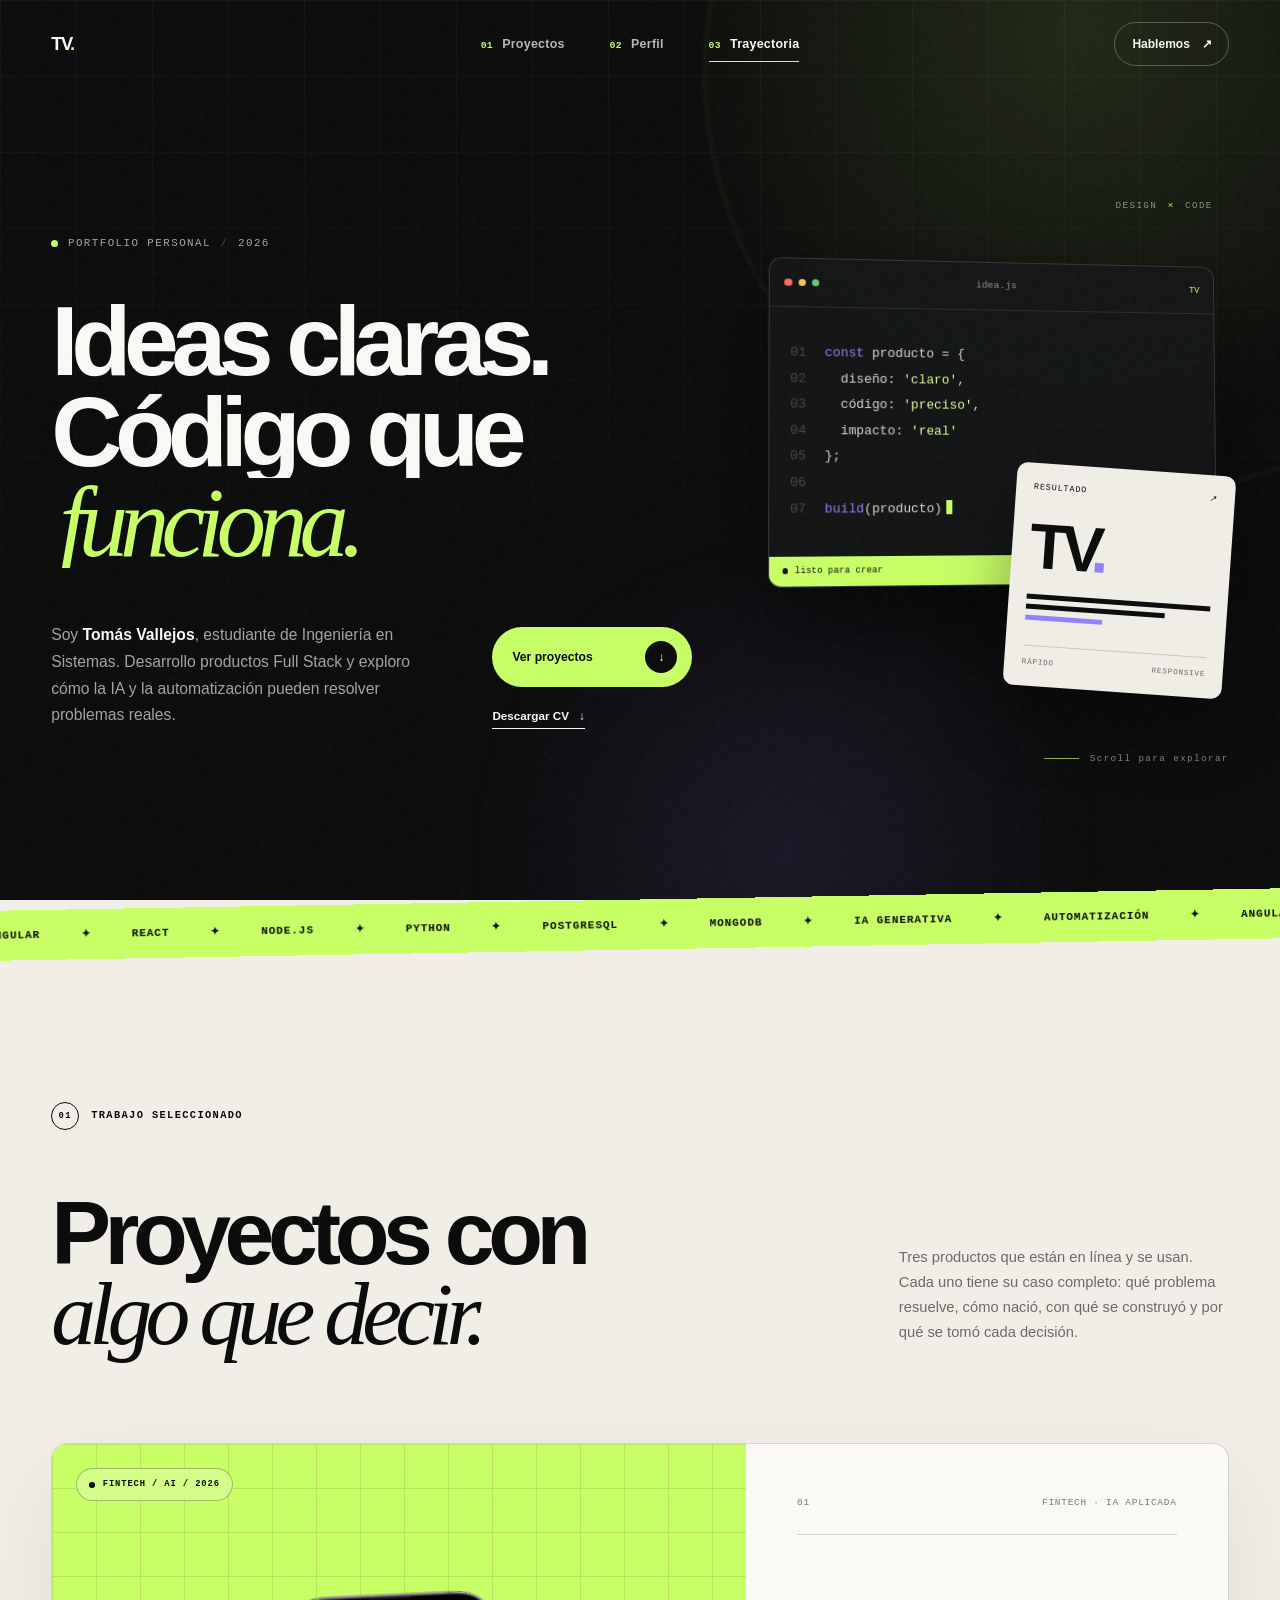
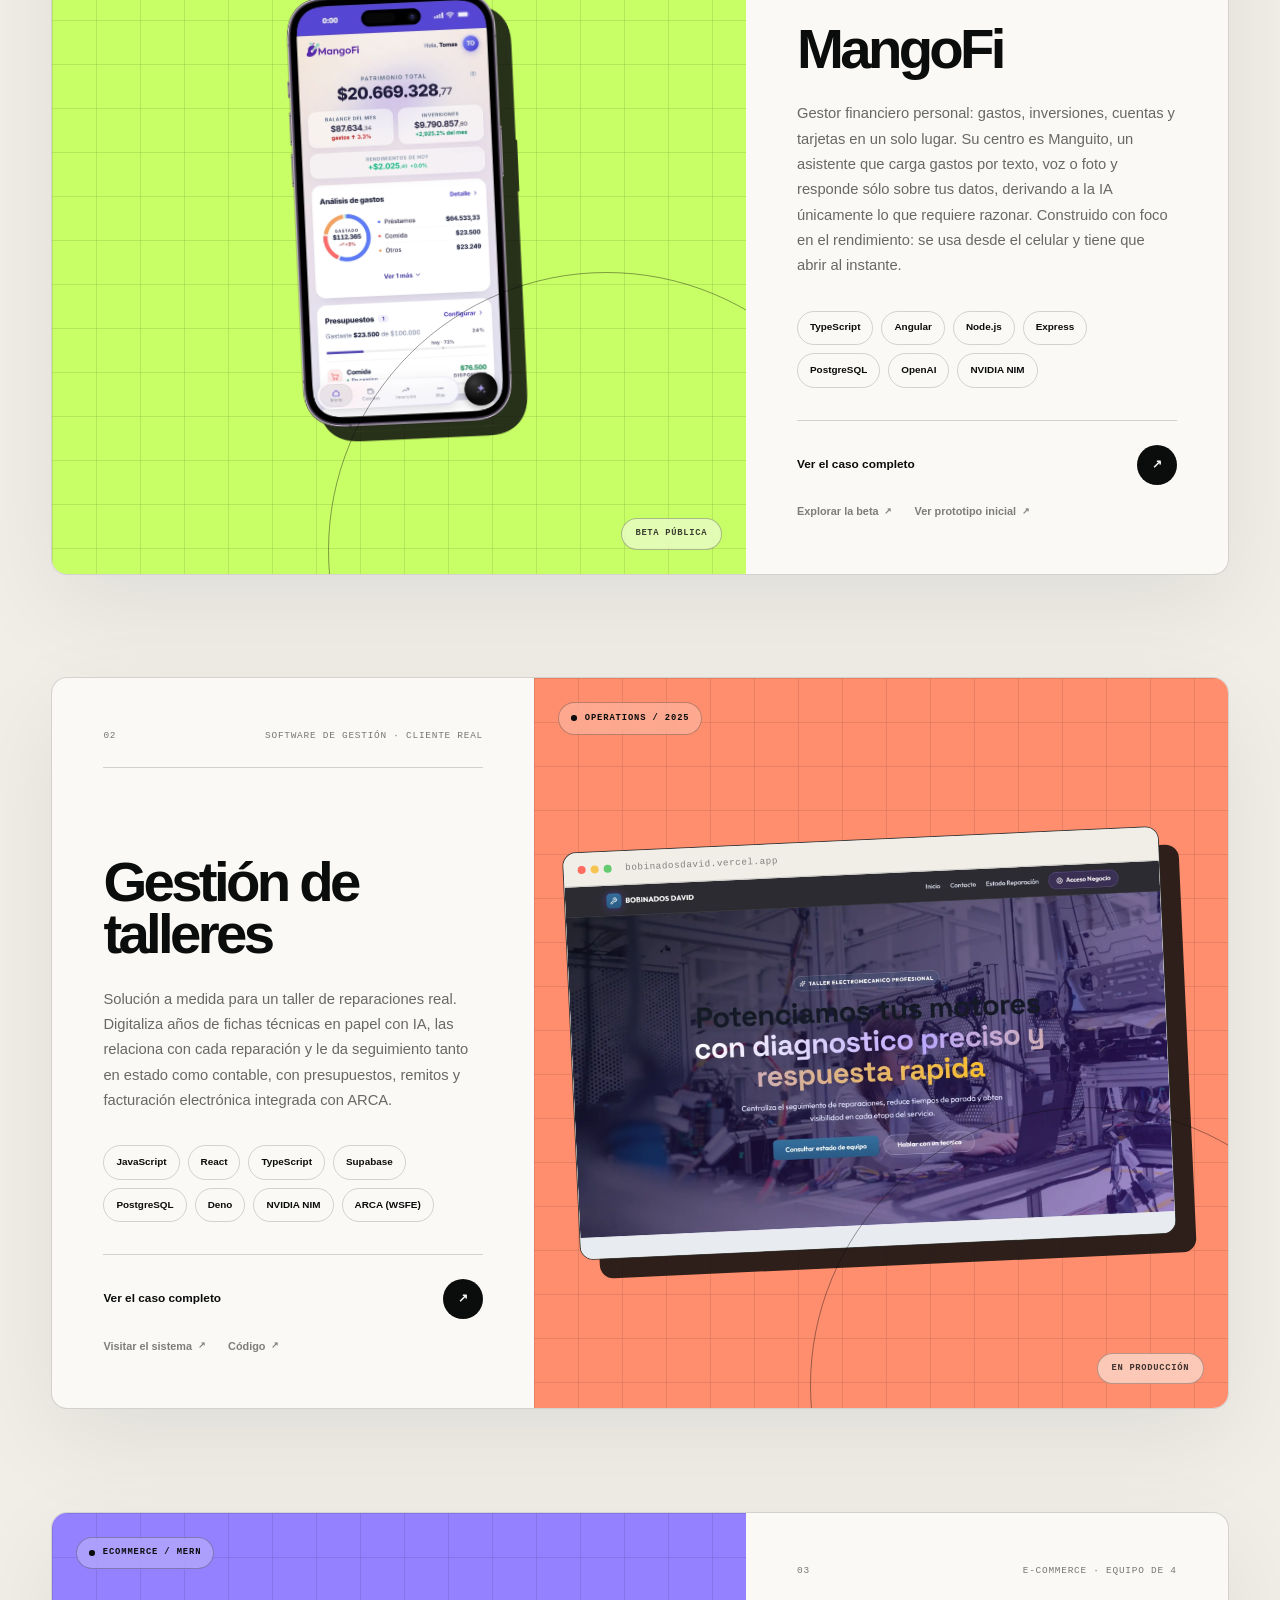
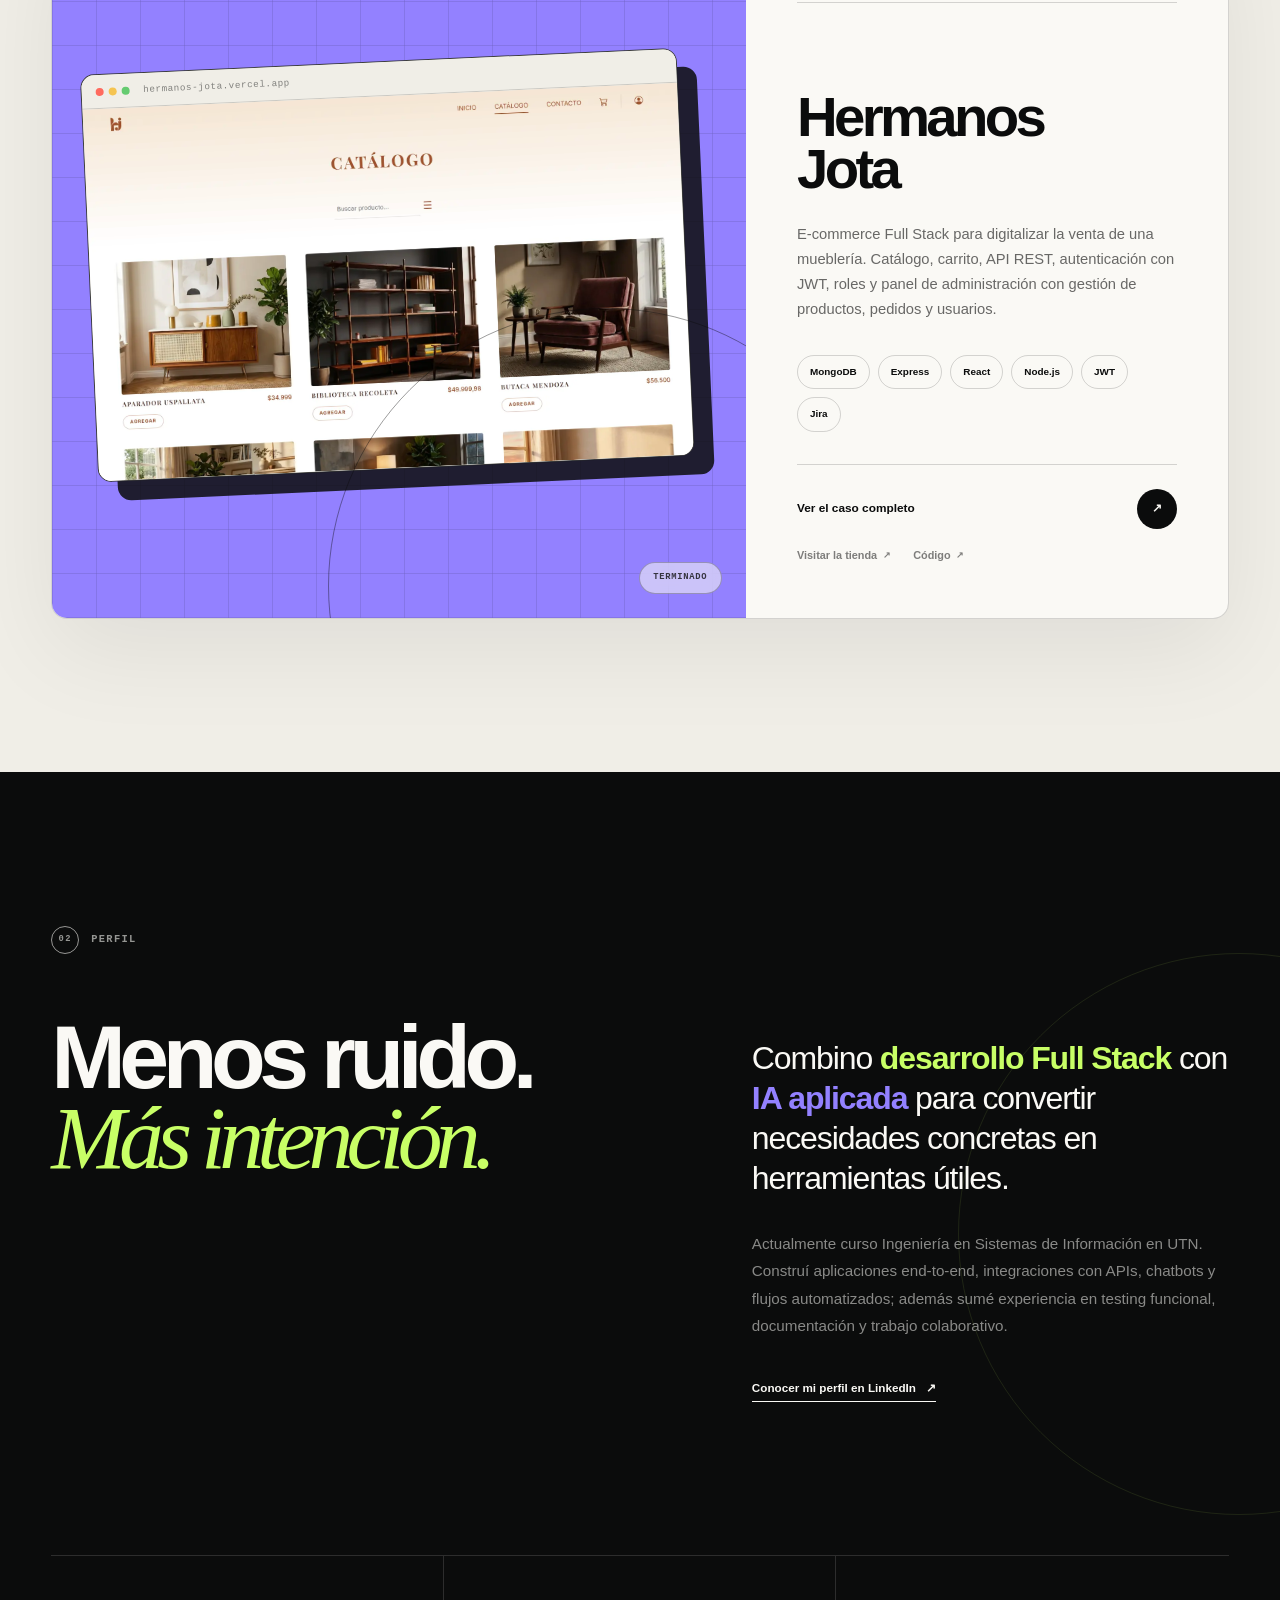
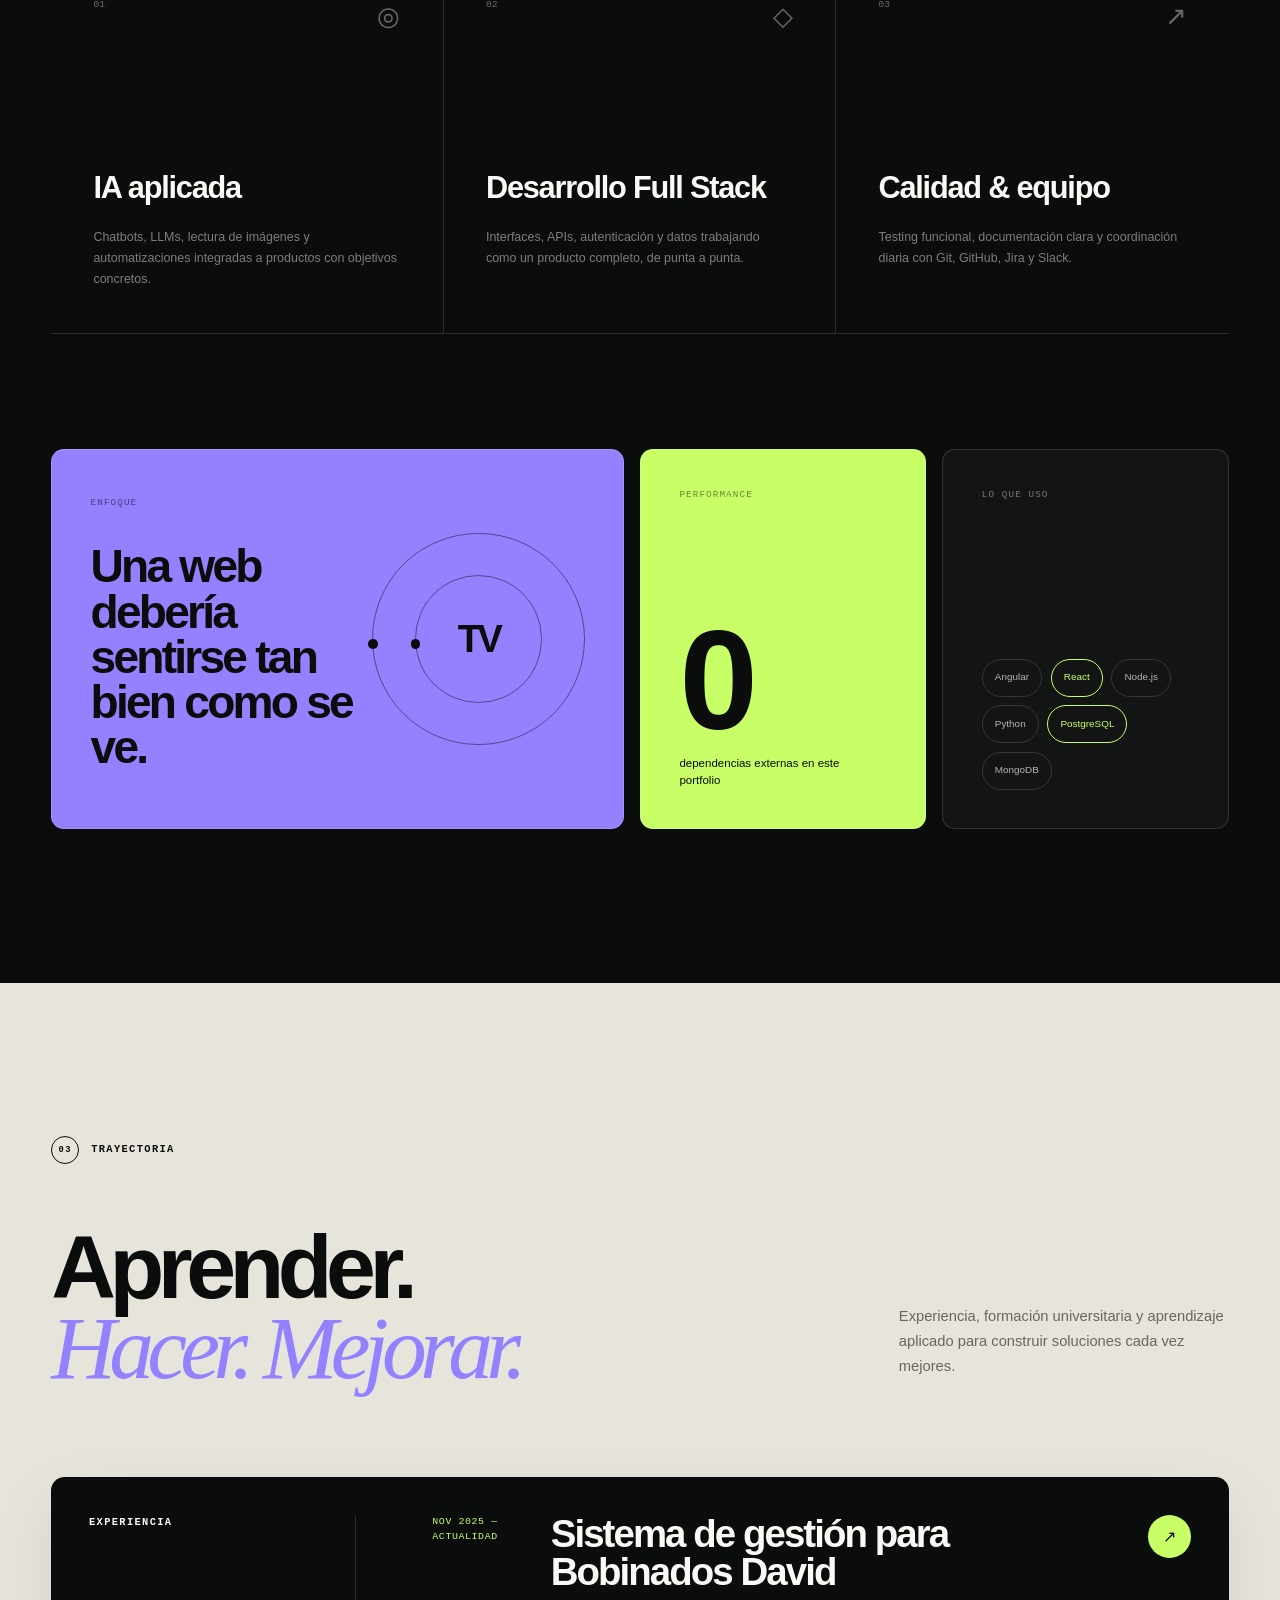
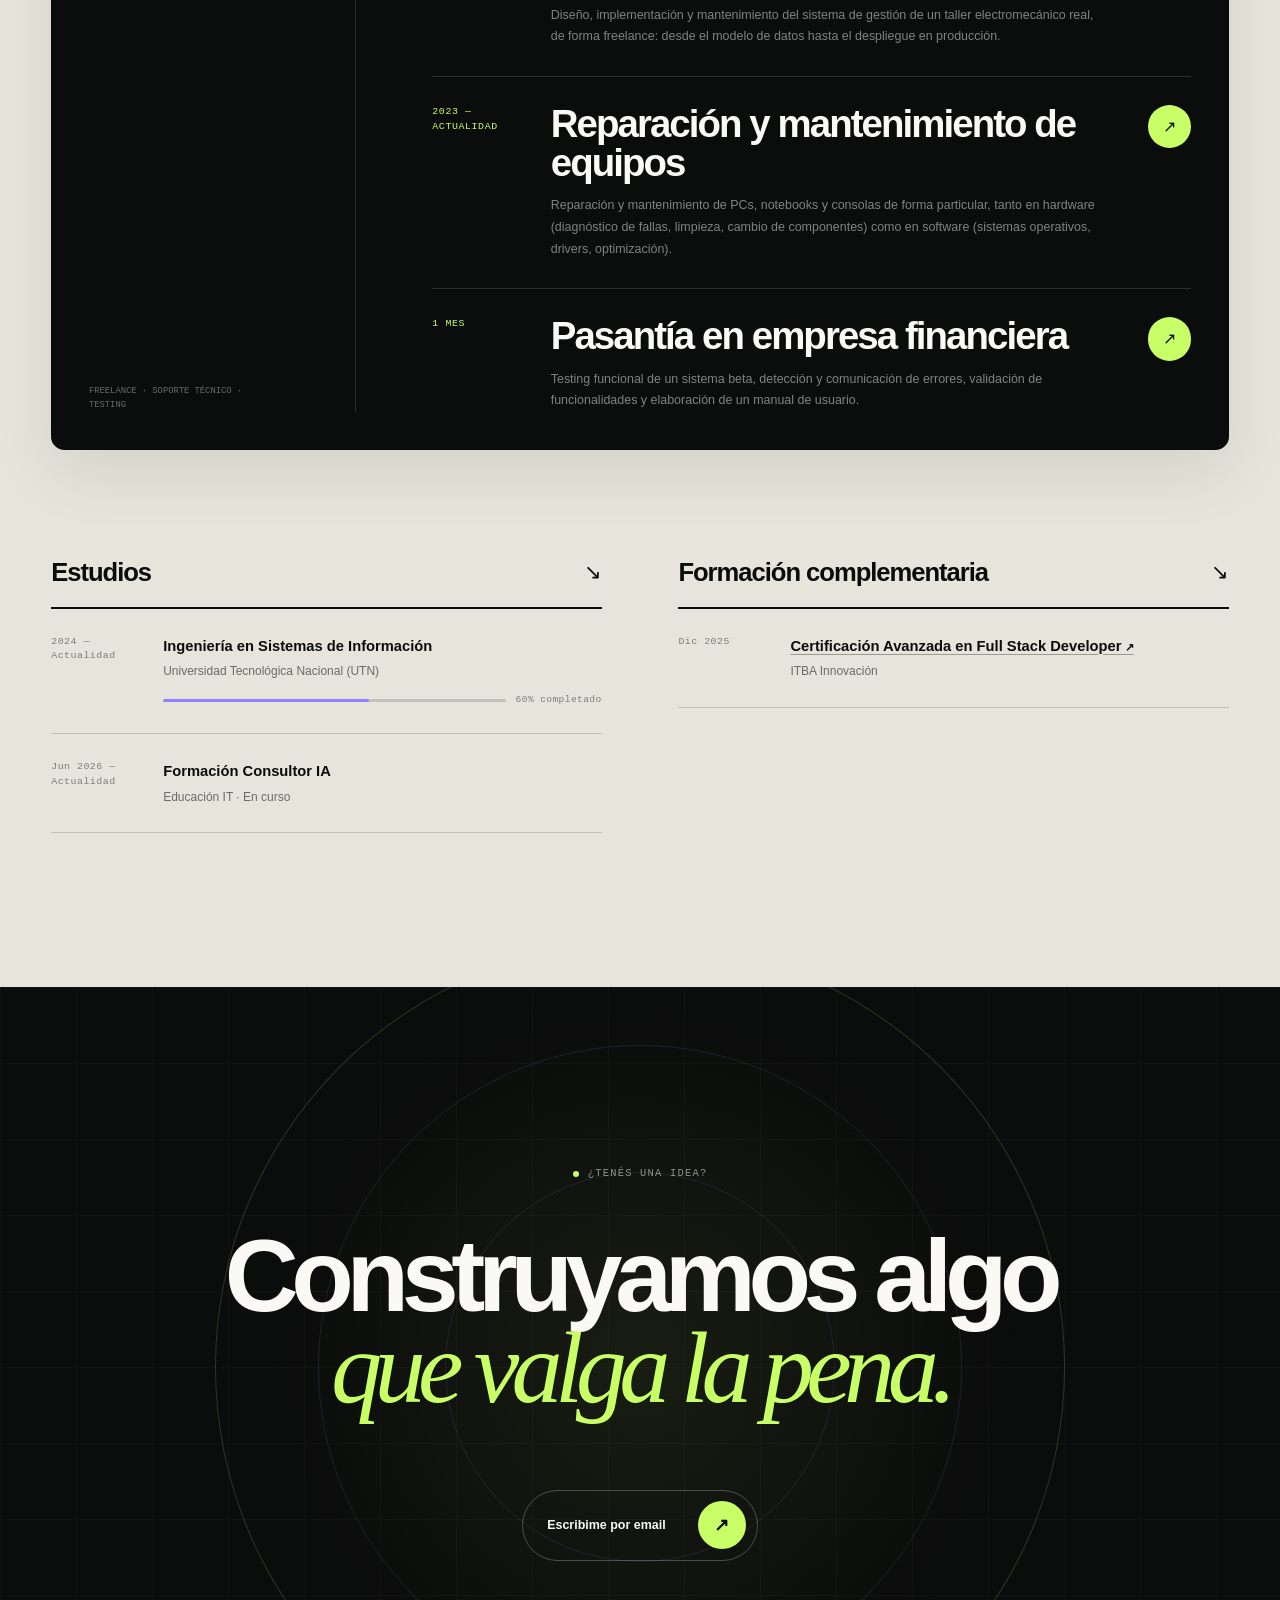
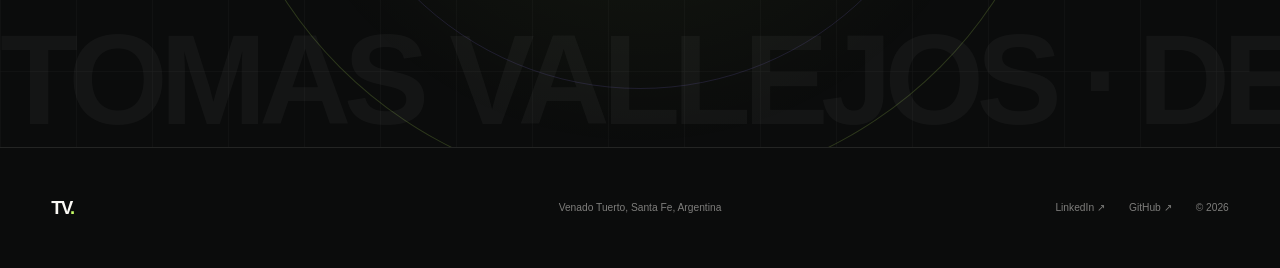
==== commit df2e5808: "Caso MangoFi: sección de Manguito y CV actualizado - Nueva sección "Manguito, el asistente que decid" ====
--- a/index.html
+++ b/index.html
@@ -28,7 +28,7 @@
     <title>Tomás Vallejos — Desarrollador de software</title>
     <link rel="canonical" href="https://tomasvallejos.tech/" />
     <link rel="icon" href="assets/favicon.svg" type="image/svg+xml" />
-    <link rel="stylesheet" href="styles.css?v=20260928" />
+    <link rel="stylesheet" href="styles.css?v=20260929" />
     <script>
       document.documentElement.classList.remove('no-js');
       document.documentElement.classList.add('js');
@@ -381,8 +381,8 @@
       <div class="noscript-message">Activá JavaScript para ver los proyectos y las interacciones del portfolio.</div>
     </noscript>
 
-    <script src="content.js?v=20260928" defer></script>
-    <script src="script.js?v=20260928" defer></script>
-    <script src="ui.js?v=20260928" defer></script>
+    <script src="content.js?v=20260929" defer></script>
+    <script src="script.js?v=20260929" defer></script>
+    <script src="ui.js?v=20260929" defer></script>
   </body>
 </html>
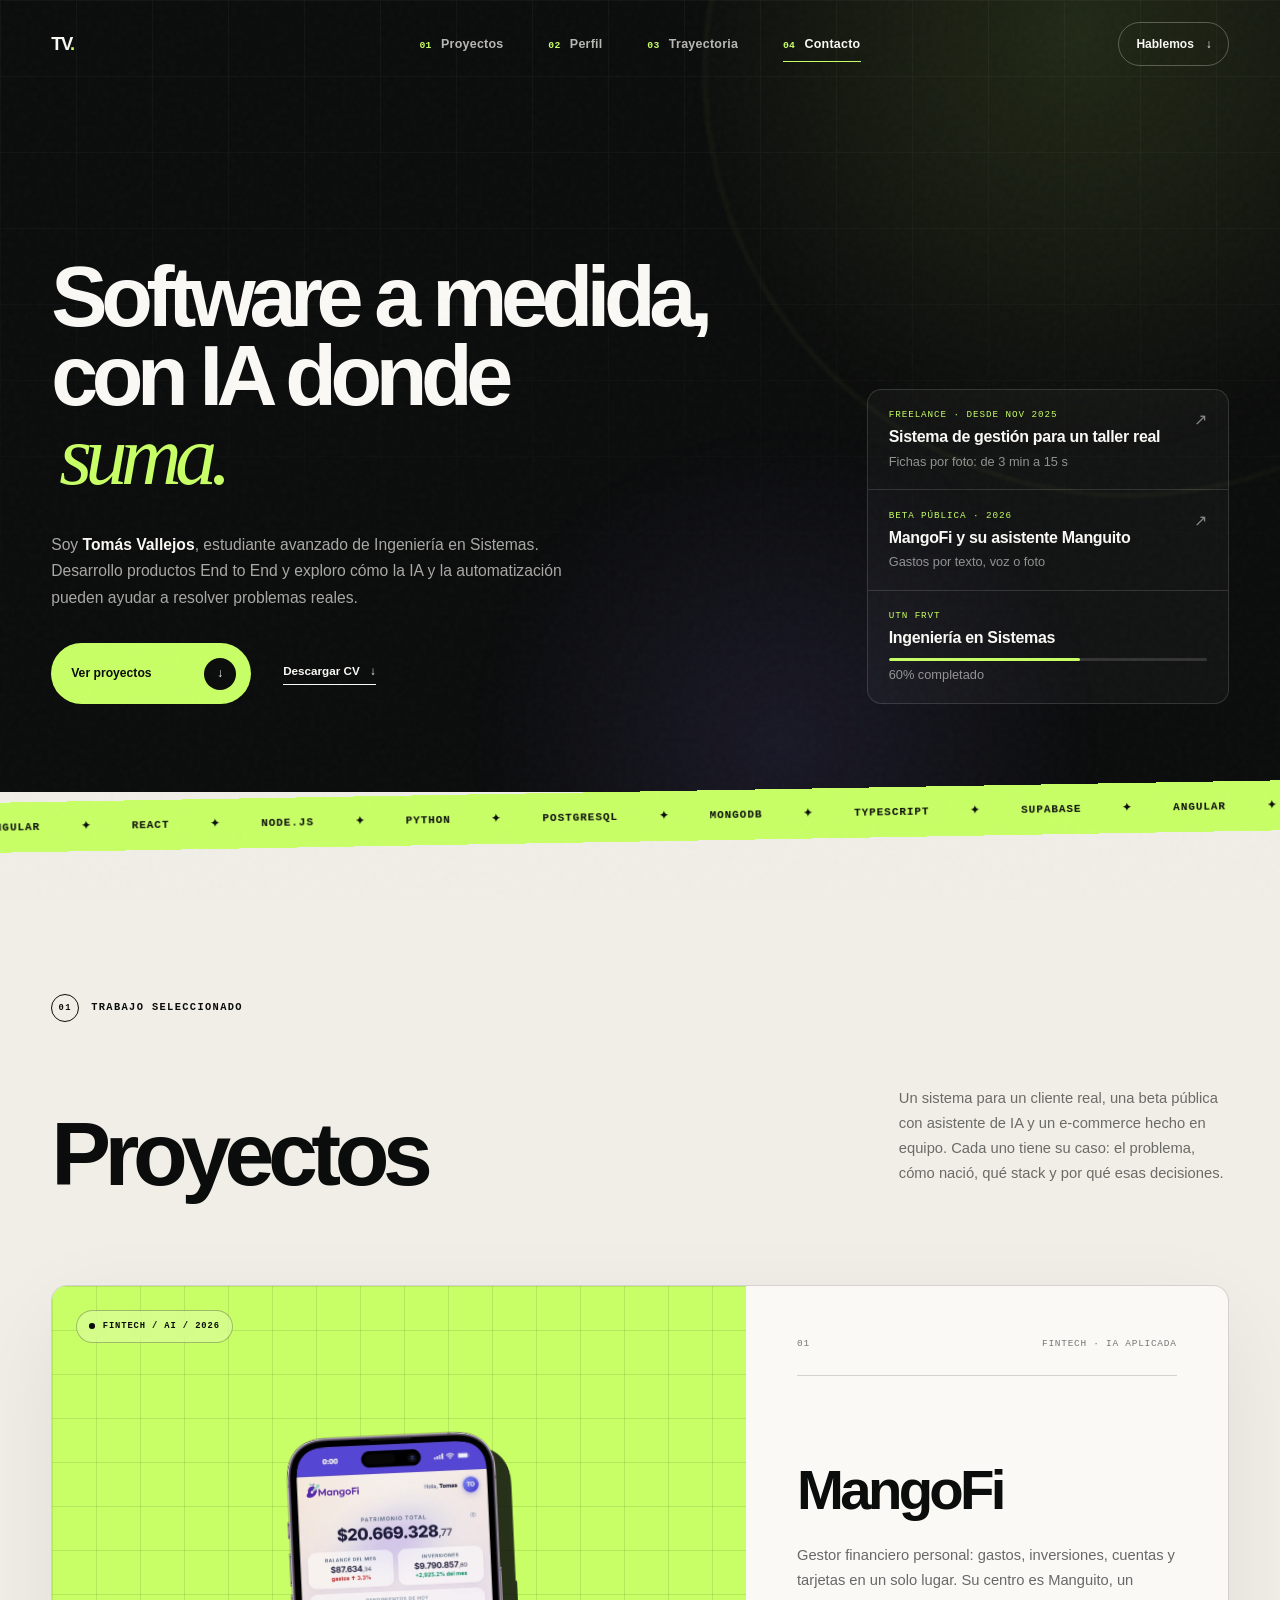
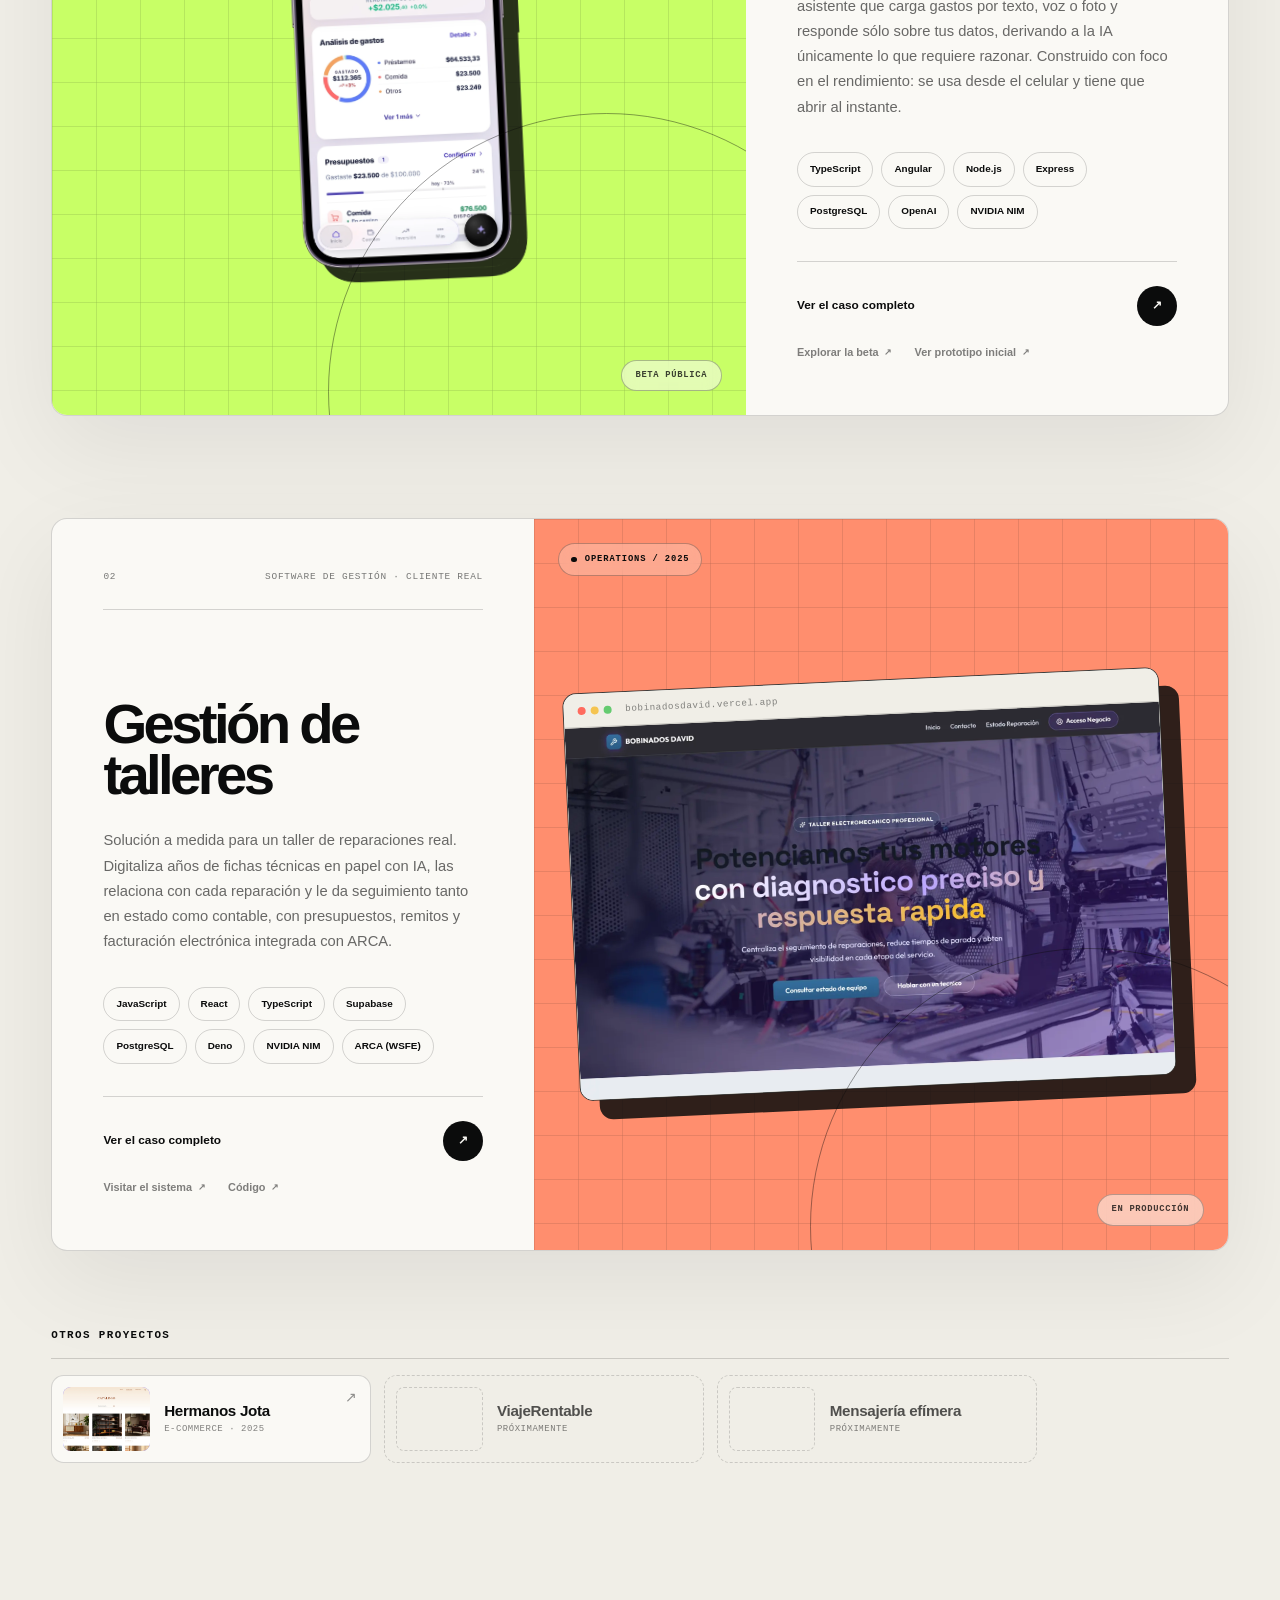
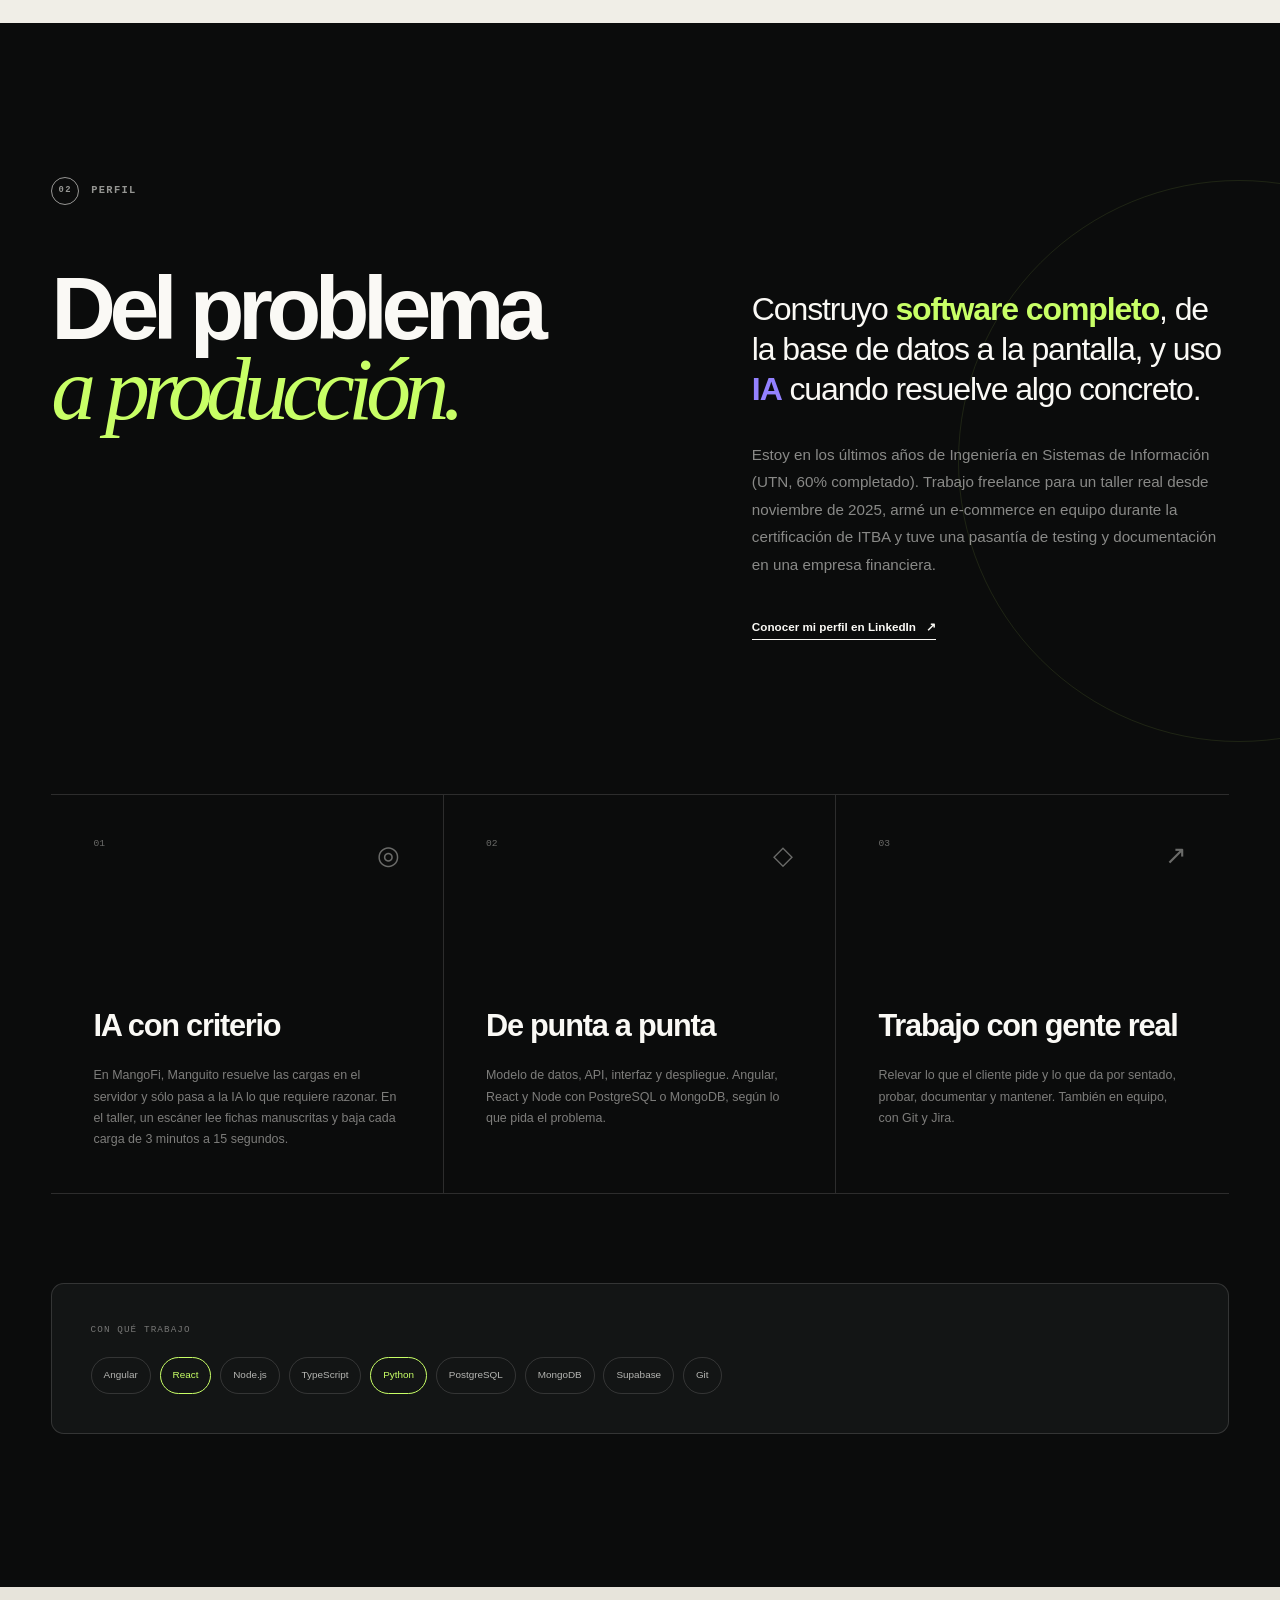
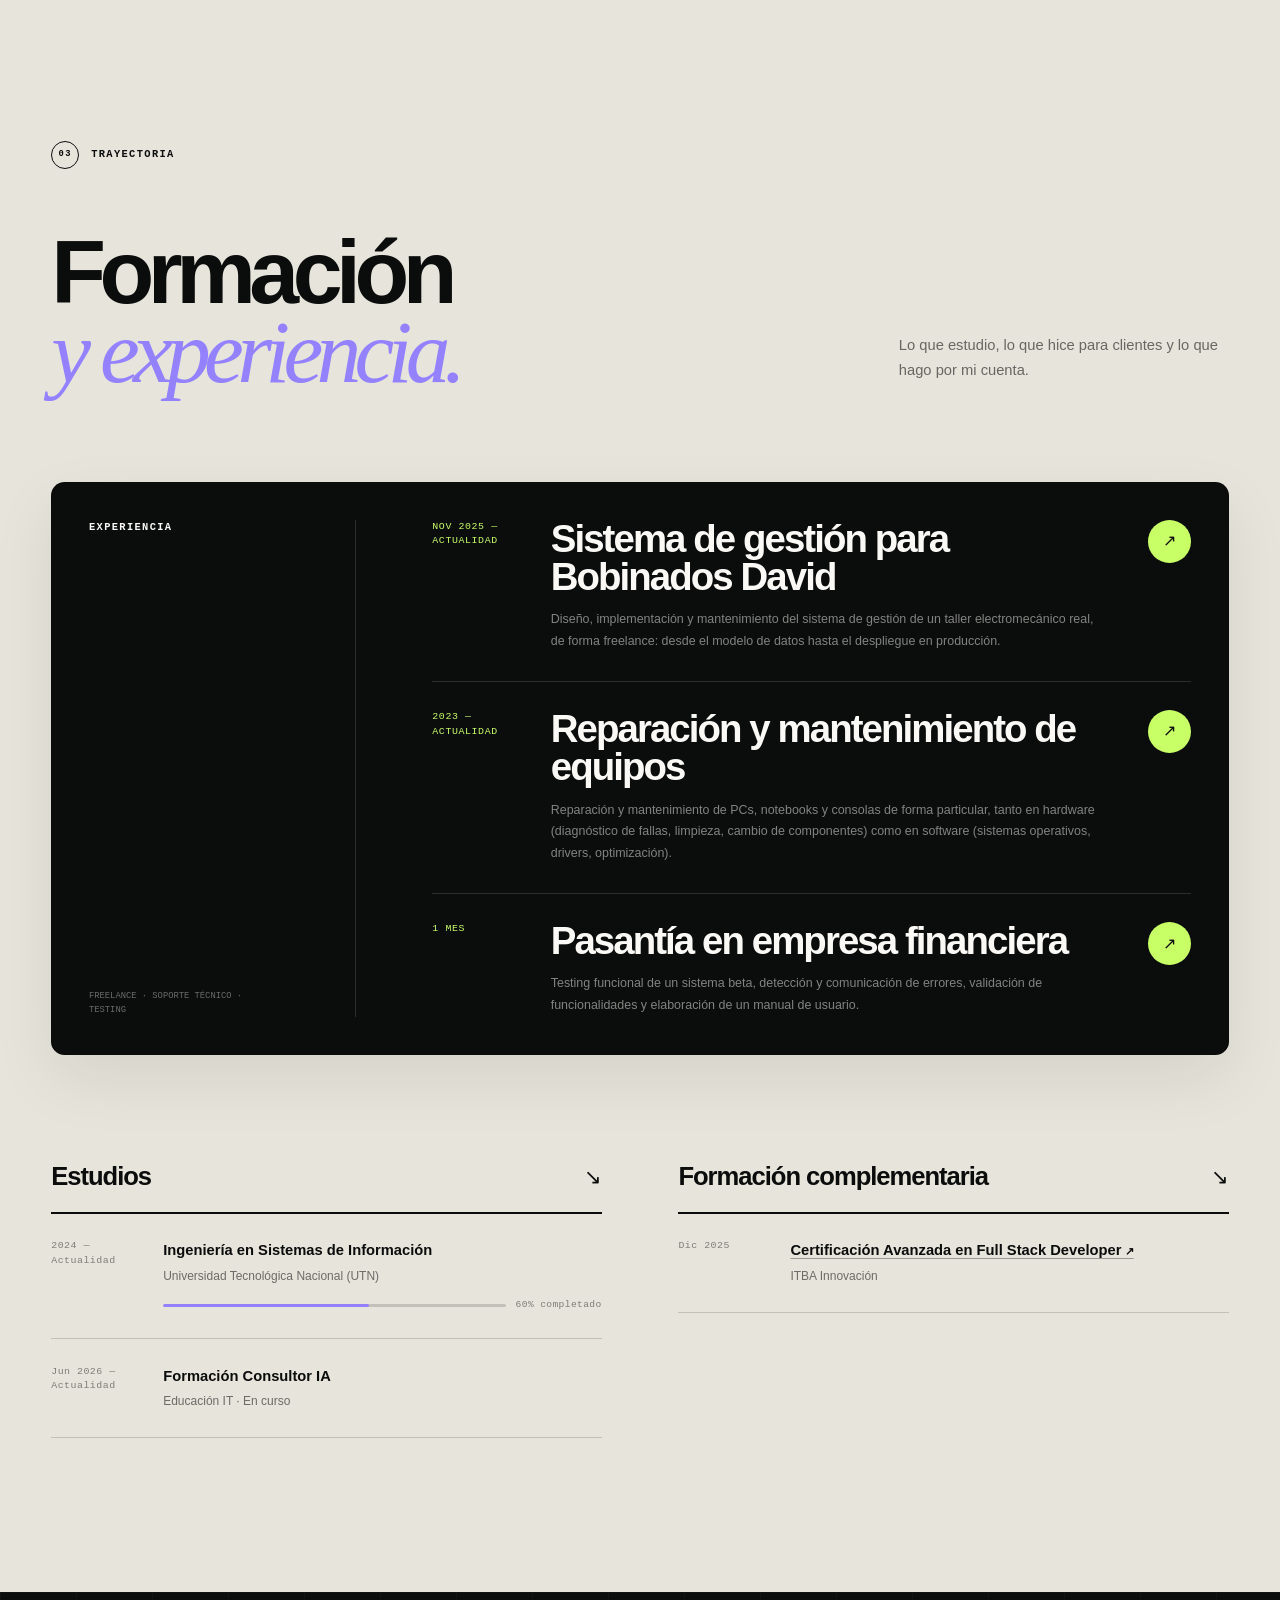
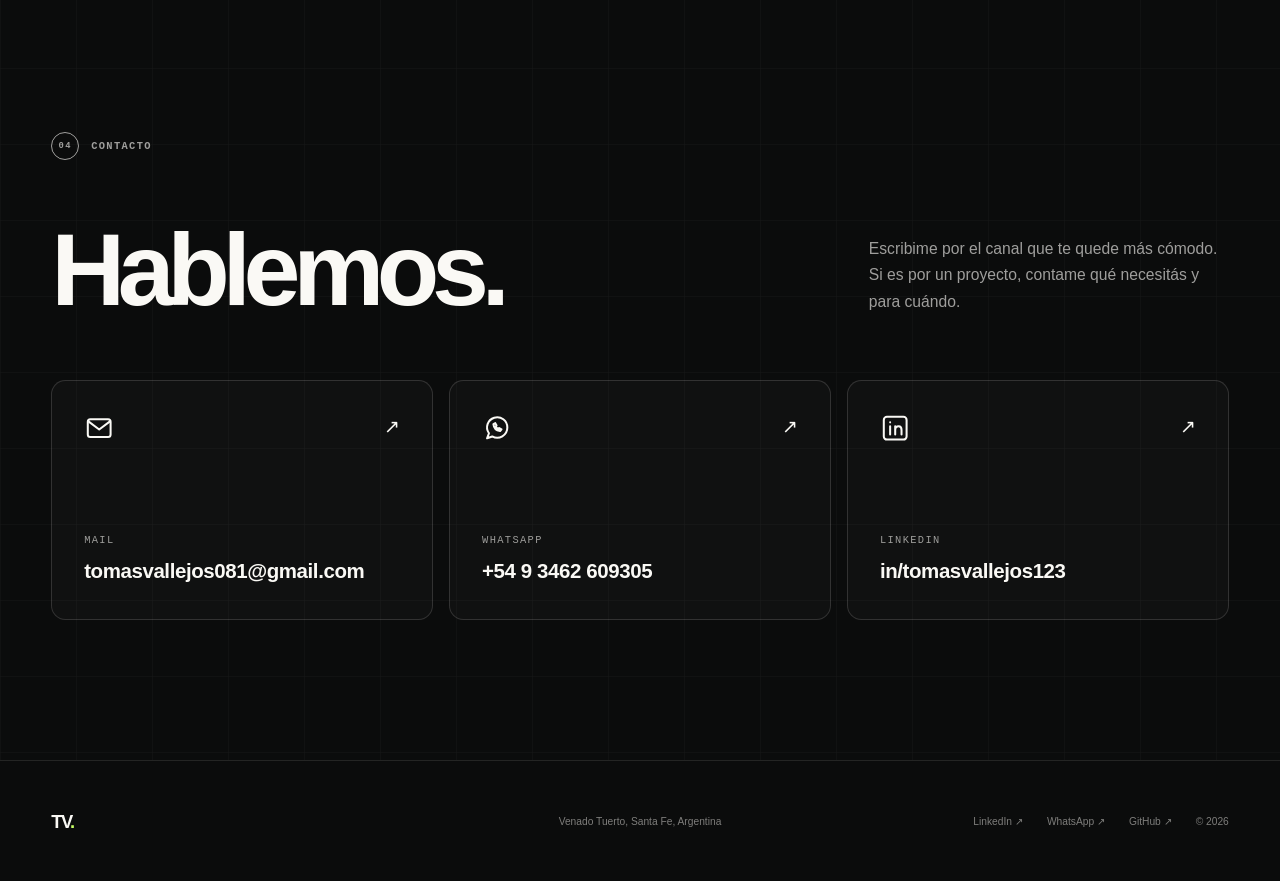
==== commit a6cdd593: "Landing: hero renovado, carrusel de otros proyectos y nueva sección de contacto - Hero: sin "Portfol" ====
--- a/index.html
+++ b/index.html
@@ -28,7 +28,7 @@
     <title>Tomás Vallejos — Desarrollador de software</title>
     <link rel="canonical" href="https://tomasvallejos.tech/" />
     <link rel="icon" href="assets/favicon.svg" type="image/svg+xml" />
-    <link rel="stylesheet" href="styles.css?v=20260929" />
+    <link rel="stylesheet" href="styles.css?v=20260937" />
     <script>
       document.documentElement.classList.remove('no-js');
       document.documentElement.classList.add('js');
@@ -40,6 +40,7 @@
         "name": "Tomás Vallejos",
         "jobTitle": "Estudiante de Ingeniería en Sistemas y desarrollador Full Stack",
         "email": "mailto:tomasvallejos081@gmail.com",
+        "telephone": "+5493462609305",
         "address": {
           "@type": "PostalAddress",
           "addressLocality": "Venado Tuerto",
@@ -69,16 +70,14 @@
           <a href="#proyectos"><span>01</span> Proyectos</a>
           <a href="#perfil"><span>02</span> Perfil</a>
           <a href="#trayectoria"><span>03</span> Trayectoria</a>
+          <a href="#contacto"><span>04</span> Contacto</a>
         </nav>
 
         <a
           class="header-cta magnetic"
-          href="https://www.linkedin.com/in/tomasvallejos123"
-          target="_blank"
-          rel="noreferrer"
-          data-person-link="linkedin"
+          href="#contacto"
         >
-          Hablemos <span aria-hidden="true">↗</span>
+          Hablemos <span aria-hidden="true">↓</span>
         </a>
 
         <button
@@ -101,7 +100,7 @@
         </nav>
         <div class="mobile-menu-footer">
           <span>Sistemas · Full Stack · IA</span>
-          <span>Portfolio / 2026</span>
+          <span>Venado Tuerto, Santa Fe</span>
         </div>
       </div>
     </header>
@@ -114,77 +113,54 @@
 
         <div class="container hero-layout">
           <div class="hero-copy">
-            <p class="eyebrow hero-eyebrow">
-              <span class="status-dot" aria-hidden="true"></span>
-              Portfolio personal <i>/</i> 2026
+            <h1 id="hero-title">
+              <span class="title-line"><span>Software a medida,</span></span>
+              <span class="title-line"><span>con IA donde</span></span>
+              <span class="title-line accent-line"><span>suma.</span></span>
+            </h1>
+
+            <p class="hero-intro">
+              Soy <strong>Tomás Vallejos</strong>, estudiante avanzado de Ingeniería
+              en Sistemas. Desarrollo productos End to End y exploro cómo la IA y
+              la automatización pueden ayudar a resolver problemas reales.
             </p>
 
-            <h1 id="hero-title">
-              <span class="title-line"><span>Ideas claras.</span></span>
-              <span class="title-line"><span>Código que</span></span>
-              <span class="title-line accent-line"><span>funciona.</span></span>
-            </h1>
-
-            <div class="hero-bottom">
-              <p class="hero-intro">
-                Soy <strong>Tomás Vallejos</strong>, estudiante de Ingeniería en
-                Sistemas. Desarrollo productos Full Stack y exploro cómo la IA y la
-                automatización pueden resolver problemas reales.
-              </p>
-              <div class="hero-actions">
-                <a class="button button-primary magnetic" href="#proyectos">
-                  Ver proyectos
-                  <span class="button-icon" aria-hidden="true">↓</span>
-                </a>
-                <a
-                  class="text-link"
-                  href="CV_TOMASVALLEJOS.pdf"
-                  download="CV-Tomas-Vallejos.pdf"
-                  data-person-link="cv"
-                >
-                  Descargar CV <span aria-hidden="true">↓</span>
-                </a>
-              </div>
-            </div>
-          </div>
-
-          <div class="hero-visual" aria-label="Concepto visual: diseño y código trabajando juntos">
-            <div class="visual-label label-top" aria-hidden="true">
-              <span>DESIGN</span><i>×</i><span>CODE</span>
-            </div>
-
-            <div class="code-window" data-tilt>
-              <div class="window-bar">
-                <div class="window-dots" aria-hidden="true"><i></i><i></i><i></i></div>
-                <span>idea.js</span>
-                <small>TV</small>
-              </div>
-              <div class="code-area" aria-hidden="true">
-                <div><span class="line-number">01</span><code><b>const</b> producto = {</code></div>
-                <div><span class="line-number">02</span><code>&nbsp;&nbsp;diseño: <em>'claro'</em>,</code></div>
-                <div><span class="line-number">03</span><code>&nbsp;&nbsp;código: <em>'preciso'</em>,</code></div>
-                <div><span class="line-number">04</span><code>&nbsp;&nbsp;impacto: <em>'real'</em></code></div>
-                <div><span class="line-number">05</span><code>};</code></div>
-                <div class="code-space"><span class="line-number">06</span><code></code></div>
-                <div><span class="line-number">07</span><code><b>build</b>(producto)<span class="cursor-block"></span></code></div>
-              </div>
-              <div class="window-status">
-                <span><i></i> listo para crear</span>
-                <span>UTF-8</span>
-              </div>
-            </div>
-
-            <div class="result-card" aria-hidden="true">
-              <div class="result-top"><span>Resultado</span><i>↗</i></div>
-              <div class="result-mark">TV<span>.</span></div>
-              <div class="result-lines"><i></i><i></i><i></i></div>
-              <div class="result-footer"><span>Rápido</span><span>Responsive</span></div>
-            </div>
-
-            <div class="visual-label label-bottom" aria-hidden="true">
-              <i></i> Scroll para explorar
-            </div>
-          </div>
+            <div class="hero-actions">
+              <a class="button button-primary magnetic" href="#proyectos">
+                Ver proyectos
+                <span class="button-icon" aria-hidden="true">↓</span>
+              </a>
+              <a
+                class="text-link"
+                href="CV_TOMASVALLEJOS.pdf"
+                download="CV-Tomas-Vallejos.pdf"
+                data-person-link="cv"
+              >
+                Descargar CV <span aria-hidden="true">↓</span>
+              </a>
+            </div>
+          </div>
+
+          <aside class="hero-now" aria-label="En qué estoy hoy">
+            <a class="now-item" href="proyectos/gestor-taller.html">
+              <span class="now-meta">Freelance &middot; desde nov 2025</span>
+              <strong>Sistema de gestión para un taller real</strong>
+              <span class="now-note">Fichas por foto: de 3 min a 15 s</span>
+              <i aria-hidden="true">↗</i>
+            </a>
+            <a class="now-item" href="proyectos/mangofi.html">
+              <span class="now-meta">Beta pública &middot; 2026</span>
+              <strong>MangoFi y su asistente Manguito</strong>
+              <span class="now-note">Gastos por texto, voz o foto</span>
+              <i aria-hidden="true">↗</i>
+            </a>
+            <div class="now-item now-study">
+              <span class="now-meta">UTN FRVT</span>
+              <strong>Ingeniería en Sistemas</strong>
+              <span class="now-progress" role="progressbar" aria-valuenow="60" aria-valuemin="0" aria-valuemax="100" aria-label="60% de la carrera completado"><span style="width: 60%"></span></span>
+              <span class="now-note">60% completado</span>
+            </div>
+          </aside>
         </div>
       </section>
 
@@ -192,10 +168,10 @@
         <div class="ticker-track">
           <span>ANGULAR</span><i>✦</i><span>REACT</span><i>✦</i><span>NODE.JS</span><i>✦</i>
           <span>PYTHON</span><i>✦</i><span>POSTGRESQL</span><i>✦</i><span>MONGODB</span><i>✦</i>
-          <span>IA GENERATIVA</span><i>✦</i><span>AUTOMATIZACIÓN</span><i>✦</i>
+          <span>TYPESCRIPT</span><i>✦</i><span>SUPABASE</span><i>✦</i>
           <span>ANGULAR</span><i>✦</i><span>REACT</span><i>✦</i><span>NODE.JS</span><i>✦</i>
           <span>PYTHON</span><i>✦</i><span>POSTGRESQL</span><i>✦</i><span>MONGODB</span><i>✦</i>
-          <span>IA GENERATIVA</span><i>✦</i><span>AUTOMATIZACIÓN</span><i>✦</i>
+          <span>TYPESCRIPT</span><i>✦</i><span>SUPABASE</span><i>✦</i>
         </div>
       </div>
 
@@ -204,16 +180,27 @@
           <header class="section-header reveal">
             <div class="section-kicker"><span>01</span> Trabajo seleccionado</div>
             <div class="section-heading-row">
-              <h2 id="work-title">Proyectos con<br /><em>algo que decir.</em></h2>
+              <h2 id="work-title">Proyectos</h2>
               <p>
-                Tres productos que están en línea y se usan. Cada uno tiene su caso
-                completo: qué problema resuelve, cómo nació, con qué se construyó y
-                por qué se tomó cada decisión.
+                Un sistema para un cliente real, una beta pública con asistente de
+                IA y un e-commerce hecho en equipo. Cada uno tiene su caso: el
+                problema, cómo nació, qué stack y por qué esas decisiones.
               </p>
             </div>
           </header>
 
           <div class="project-list" id="project-list"></div>
+
+          <div class="more-projects" id="more-projects" hidden>
+            <div class="more-head">
+              <h3>Otros proyectos</h3>
+              <div class="more-arrows">
+                <button type="button" class="more-arrow" data-dir="-1" aria-label="Proyectos anteriores">←</button>
+                <button type="button" class="more-arrow" data-dir="1" aria-label="Más proyectos">→</button>
+              </div>
+            </div>
+            <div class="more-track" id="more-track" tabindex="0" aria-label="Otros proyectos, deslizá para ver más"></div>
+          </div>
         </div>
       </section>
 
@@ -222,20 +209,20 @@
           <div class="profile-intro">
             <div class="profile-sticky reveal">
               <div class="section-kicker light"><span>02</span> Perfil</div>
-              <h2 id="profile-title">Menos ruido.<br /><em>Más intención.</em></h2>
+              <h2 id="profile-title">Del problema<br /><em>a producción.</em></h2>
             </div>
 
             <div class="profile-copy reveal">
               <p class="profile-lead">
-                Combino <strong>desarrollo Full Stack</strong> con
-                <strong>IA aplicada</strong> para convertir necesidades concretas en
-                herramientas útiles.
+                Construyo <strong>software completo</strong>, de la base de datos a
+                la pantalla, y uso <strong>IA</strong> cuando resuelve algo concreto.
               </p>
               <p>
-                Actualmente curso Ingeniería en Sistemas de Información en UTN.
-                Construí aplicaciones end-to-end, integraciones con APIs, chatbots y
-                flujos automatizados; además sumé experiencia en testing funcional,
-                documentación y trabajo colaborativo.
+                Estoy en los últimos años de Ingeniería en Sistemas de Información
+                (UTN, 60% completado). Trabajo freelance para un taller real desde
+                noviembre de 2025, armé un e-commerce en equipo durante la
+                certificación de ITBA y tuve una pasantía de testing y
+                documentación en una empresa financiera.
               </p>
               <a
                 class="line-link"
@@ -252,43 +239,28 @@
           <div class="principles-grid">
             <article class="principle-card reveal">
               <div class="principle-top"><span>01</span><i aria-hidden="true">◎</i></div>
-              <h3>IA aplicada</h3>
-              <p>Chatbots, LLMs, lectura de imágenes y automatizaciones integradas a productos con objetivos concretos.</p>
+              <h3>IA con criterio</h3>
+              <p>En MangoFi, Manguito resuelve las cargas en el servidor y sólo pasa a la IA lo que requiere razonar. En el taller, un escáner lee fichas manuscritas y baja cada carga de 3 minutos a 15 segundos.</p>
             </article>
             <article class="principle-card reveal">
               <div class="principle-top"><span>02</span><i aria-hidden="true">◇</i></div>
-              <h3>Desarrollo Full Stack</h3>
-              <p>Interfaces, APIs, autenticación y datos trabajando como un producto completo, de punta a punta.</p>
+              <h3>De punta a punta</h3>
+              <p>Modelo de datos, API, interfaz y despliegue. Angular, React y Node con PostgreSQL o MongoDB, según lo que pida el problema.</p>
             </article>
             <article class="principle-card reveal">
               <div class="principle-top"><span>03</span><i aria-hidden="true">↗</i></div>
-              <h3>Calidad &amp; equipo</h3>
-              <p>Testing funcional, documentación clara y coordinación diaria con Git, GitHub, Jira y Slack.</p>
+              <h3>Trabajo con gente real</h3>
+              <p>Relevar lo que el cliente pide y lo que da por sentado, probar, documentar y mantener. También en equipo, con Git y Jira.</p>
             </article>
           </div>
 
           <div class="craft-grid">
-            <article class="craft-card craft-feature reveal">
-              <div>
-                <span class="card-label">Enfoque</span>
-                <h3>Una web debería sentirse tan bien como se ve.</h3>
-              </div>
-              <div class="orbit-graphic" aria-hidden="true">
-                <div class="orbit orbit-one"><i></i></div>
-                <div class="orbit orbit-two"><i></i></div>
-                <strong>TV</strong>
-              </div>
-            </article>
-            <article class="craft-card metric-card reveal">
-              <span class="card-label">Performance</span>
-              <strong>0</strong>
-              <p>dependencias externas en este portfolio</p>
-            </article>
             <article class="craft-card tags-card reveal">
-              <span class="card-label">Lo que uso</span>
+              <span class="card-label">Con qué trabajo</span>
               <div class="tag-cloud">
                 <span>Angular</span><span>React</span><span>Node.js</span>
-                <span>Python</span><span>PostgreSQL</span><span>MongoDB</span>
+                <span>TypeScript</span><span>Python</span><span>PostgreSQL</span>
+                <span>MongoDB</span><span>Supabase</span><span>Git</span>
               </div>
             </article>
           </div>
@@ -300,10 +272,10 @@
           <header class="section-header reveal">
             <div class="section-kicker"><span>03</span> Trayectoria</div>
             <div class="section-heading-row journey-heading">
-              <h2 id="journey-title">Aprender.<br /><em>Hacer. Mejorar.</em></h2>
+              <h2 id="journey-title">Formación<br /><em>y experiencia.</em></h2>
               <p>
-                Experiencia, formación universitaria y aprendizaje aplicado para
-                construir soluciones cada vez mejores.
+                Lo que estudio, lo que hice para clientes y lo que hago por mi
+                cuenta.
               </p>
             </div>
           </header>
@@ -336,21 +308,32 @@
 
       <section class="contact-section" id="contacto" aria-labelledby="contact-title">
         <div class="contact-grid" aria-hidden="true"></div>
-        <div class="contact-orb" aria-hidden="true"></div>
-        <div class="container contact-inner reveal">
-          <p class="contact-kicker"><span></span> ¿Tenés una idea?</p>
-          <h2 id="contact-title">Construyamos algo<br /><em>que valga la pena.</em></h2>
-          <a
-            class="contact-button magnetic"
-            href="mailto:tomasvallejos081@gmail.com"
-            data-person-link="email"
-          >
-            <span>Escribime por email</span>
-            <i aria-hidden="true">↗</i>
-          </a>
-        </div>
-        <div class="contact-marquee" aria-hidden="true">
-          <span>TOMÁS VALLEJOS · DESARROLLADOR DE SOFTWARE · TOMÁS VALLEJOS · DESARROLLADOR DE SOFTWARE ·</span>
+        <div class="container contact-inner">
+          <header class="contact-head reveal">
+            <div>
+              <div class="section-kicker light"><span>04</span> Contacto</div>
+              <h2 id="contact-title">Hablemos.</h2>
+            </div>
+            <p class="contact-lead">
+              Escribime por el canal que te quede más cómodo. Si es por un
+              proyecto, contame qué necesitás y para cuándo.
+            </p>
+          </header>
+
+          <div class="contact-channels">
+            <a class="contact-channel reveal" href="mailto:tomasvallejos081@gmail.com" data-person-link="email">
+              <span class="channel-top"><svg viewBox="0 0 24 24" fill="none" stroke="currentColor" stroke-width="1.6" stroke-linecap="round" stroke-linejoin="round" aria-hidden="true"><rect x="3" y="5" width="18" height="14" rx="2"/><path d="m4 7 8 6 8-6"/></svg><i aria-hidden="true">↗</i></span>
+              <span><span class="channel-name">Mail</span><span class="channel-value">tomasvallejos081@gmail.com</span></span>
+            </a>
+            <a class="contact-channel reveal" href="https://wa.me/5493462609305" target="_blank" rel="noreferrer" data-person-link="whatsapp">
+              <span class="channel-top"><svg viewBox="0 0 24 24" fill="none" stroke="currentColor" stroke-width="1.6" stroke-linecap="round" stroke-linejoin="round" aria-hidden="true"><path d="M20 11.5a8 8 0 0 1-11.9 7L4 20l1.5-4A8 8 0 1 1 20 11.5Z"/><path d="M9 8.8c.3 2.9 2.4 5 5.3 5.4l1.1-1.3-1.8-1-.8.6a4 4 0 0 1-1.9-1.9l.6-.8-1-1.8L9 8.8Z"/></svg><i aria-hidden="true">↗</i></span>
+              <span><span class="channel-name">WhatsApp</span><span class="channel-value">+54 9 3462 609305</span></span>
+            </a>
+            <a class="contact-channel reveal" href="https://www.linkedin.com/in/tomasvallejos123" target="_blank" rel="noreferrer" data-person-link="linkedin">
+              <span class="channel-top"><svg viewBox="0 0 24 24" fill="none" stroke="currentColor" stroke-width="1.6" stroke-linecap="round" stroke-linejoin="round" aria-hidden="true"><rect x="3" y="3" width="18" height="18" rx="2.5"/><path d="M8 10.5V17M8 7.3v.1M12 17v-6.5m0 3c0-2 1.3-3 2.8-3S17 11.6 17 13.5V17"/></svg><i aria-hidden="true">↗</i></span>
+              <span><span class="channel-name">LinkedIn</span><span class="channel-value">in/tomasvallejos123</span></span>
+            </a>
+          </div>
         </div>
       </section>
     </main>
@@ -367,6 +350,12 @@
             data-person-link="linkedin"
           >LinkedIn ↗</a>
           <a
+            href="https://wa.me/5493462609305"
+            target="_blank"
+            rel="noreferrer"
+            data-person-link="whatsapp"
+          >WhatsApp ↗</a>
+          <a
             href="https://github.com/tomasvallejos1"
             target="_blank"
             rel="noreferrer"
@@ -381,8 +370,8 @@
       <div class="noscript-message">Activá JavaScript para ver los proyectos y las interacciones del portfolio.</div>
     </noscript>
 
-    <script src="content.js?v=20260929" defer></script>
-    <script src="script.js?v=20260929" defer></script>
-    <script src="ui.js?v=20260929" defer></script>
+    <script src="content.js?v=20260937" defer></script>
+    <script src="script.js?v=20260937" defer></script>
+    <script src="ui.js?v=20260937" defer></script>
   </body>
 </html>
--- a/styles.css
+++ b/styles.css
@@ -292,7 +292,7 @@
 .hero {
   position: relative;
   display: flex;
-  min-height: max(760px, 100svh);
+  min-height: max(640px, 88svh);
   overflow: hidden;
   background: var(--ink);
   color: var(--white);
@@ -339,60 +339,23 @@
   position: relative;
   z-index: 3;
   display: grid;
-  grid-template-columns: minmax(0, 1.18fr) minmax(340px, 0.82fr);
-  gap: clamp(2rem, 5vw, 6rem);
-  align-items: center;
-  padding-top: 9rem;
-  padding-bottom: 5rem;
+  grid-template-columns: minmax(0, 1.35fr) minmax(300px, 0.65fr);
+  gap: clamp(2rem, 5vw, 5rem);
+  align-items: end;
+  padding-top: 8.5rem;
+  padding-bottom: 5.5rem;
 }
 
 .hero-copy {
   min-width: 0;
 }
 
-.eyebrow {
-  display: flex;
-  gap: 0.6rem;
-  align-items: center;
-  color: rgba(250, 249, 245, 0.65);
-  font-family: Consolas, "SFMono-Regular", monospace;
-  font-size: 0.68rem;
-  letter-spacing: 0.13em;
-  text-transform: uppercase;
-}
-
-.eyebrow i {
-  color: rgba(250, 249, 245, 0.26);
-  font-style: normal;
-}
-
-.status-dot {
-  position: relative;
-  width: 0.45rem;
-  height: 0.45rem;
-  border-radius: 50%;
-  background: var(--acid);
-  box-shadow: 0 0 0 0 rgba(200, 255, 102, 0.5);
-  animation: status-pulse 2.4s infinite;
-}
-
-@keyframes status-pulse {
-  70% { box-shadow: 0 0 0 0.45rem rgba(200, 255, 102, 0); }
-  100% { box-shadow: 0 0 0 0 rgba(200, 255, 102, 0); }
-}
-
-.hero-eyebrow {
-  margin-bottom: clamp(2rem, 5vh, 4rem);
-  opacity: 0;
-  animation: fade-up 0.8s 0.15s var(--ease-out) forwards;
-}
-
 .hero h1 {
-  max-width: 920px;
-  font-size: clamp(3.75rem, 7.7vw, 8.4rem);
+  max-width: 820px;
+  font-size: clamp(3.4rem, 6.6vw, 7rem);
   font-weight: 760;
   letter-spacing: -0.075em;
-  line-height: 0.8;
+  line-height: 0.82;
 }
 
 .title-line {
@@ -429,20 +392,15 @@
   to { opacity: 1; transform: translateY(0); }
 }
 
-.hero-bottom {
-  display: grid;
-  grid-template-columns: minmax(240px, 390px) auto;
-  gap: clamp(1.5rem, 4vw, 4rem);
-  align-items: end;
-  margin-top: clamp(2.6rem, 6vh, 5rem);
-  opacity: 0;
-  animation: fade-up 0.9s 0.65s var(--ease-out) forwards;
-}
 
 .hero-intro {
-  color: rgba(250, 249, 245, 0.64);
+  max-width: 34rem;
+  margin-top: clamp(1.8rem, 4vh, 2.8rem);
+  color: rgba(250, 249, 245, 0.66);
   font-size: clamp(0.98rem, 1.2vw, 1.12rem);
   line-height: 1.7;
+  opacity: 0;
+  animation: fade-up 0.9s 0.55s var(--ease-out) forwards;
 }
 
 .hero-intro strong {
@@ -452,9 +410,12 @@
 
 .hero-actions {
   display: flex;
-  flex-direction: column;
-  gap: 1.2rem;
-  align-items: flex-start;
+  flex-wrap: wrap;
+  gap: 1rem 2rem;
+  align-items: center;
+  margin-top: clamp(1.6rem, 3.5vh, 2.4rem);
+  opacity: 0;
+  animation: fade-up 0.9s 0.7s var(--ease-out) forwards;
 }
 
 .button {
@@ -521,239 +482,6 @@
 .text-link:hover::after,
 .line-link:hover::after {
   transform: scaleX(0.35);
-}
-
-.hero-visual {
-  position: relative;
-  height: min(570px, 63vh);
-  min-height: 470px;
-  perspective: 1200px;
-  opacity: 0;
-  animation: visual-in 1.2s 0.55s var(--ease-out) forwards;
-}
-
-@keyframes visual-in {
-  from { opacity: 0; transform: translate3d(3rem, 2rem, 0); }
-  to { opacity: 1; transform: translate3d(0, 0, 0); }
-}
-
-.visual-label {
-  position: absolute;
-  display: flex;
-  gap: 0.65rem;
-  align-items: center;
-  color: rgba(250, 249, 245, 0.52);
-  font-family: Consolas, monospace;
-  font-size: 0.58rem;
-  letter-spacing: 0.15em;
-}
-
-.visual-label i {
-  color: var(--acid);
-  font-style: normal;
-}
-
-.label-top {
-  top: 0;
-  right: 1rem;
-}
-
-.label-bottom {
-  right: 0;
-  bottom: 0;
-}
-
-.label-bottom i {
-  width: 2.2rem;
-  height: 1px;
-  background: rgba(200, 255, 102, 0.7);
-}
-
-.code-window {
-  position: absolute;
-  top: 11%;
-  left: 0;
-  width: min(100%, 450px);
-  overflow: hidden;
-  border: 1px solid rgba(250, 249, 245, 0.15);
-  border-radius: 0.8rem;
-  background: rgba(20, 22, 22, 0.88);
-  box-shadow: 0 2.5rem 6rem rgba(0, 0, 0, 0.48);
-  transform: rotateY(7deg) rotateX(2deg);
-  transform-style: preserve-3d;
-  backdrop-filter: blur(16px);
-  transition: transform 0.2s ease-out;
-}
-
-.window-bar {
-  display: grid;
-  grid-template-columns: 1fr auto 1fr;
-  align-items: center;
-  height: 3rem;
-  padding: 0 0.9rem;
-  border-bottom: 1px solid rgba(250, 249, 245, 0.1);
-  color: rgba(250, 249, 245, 0.55);
-  font-family: Consolas, monospace;
-  font-size: 0.62rem;
-}
-
-.window-bar > span {
-  justify-self: center;
-}
-
-.window-bar > small {
-  justify-self: end;
-  color: var(--acid);
-  font-size: 0.58rem;
-}
-
-.window-dots {
-  display: flex;
-  gap: 0.36rem;
-}
-
-.window-dots i {
-  width: 0.47rem;
-  height: 0.47rem;
-  border-radius: 50%;
-  background: rgba(250, 249, 245, 0.2);
-}
-
-.window-dots i:first-child { background: #ff6b5f; }
-.window-dots i:nth-child(2) { background: #f5c451; }
-.window-dots i:last-child { background: #65cb70; }
-
-.code-area {
-  padding: 2rem 1.25rem 2.1rem;
-  color: #d8d9d3;
-  font-family: Consolas, "SFMono-Regular", monospace;
-  font-size: clamp(0.69rem, 1vw, 0.82rem);
-  line-height: 2;
-}
-
-.code-area > div {
-  display: grid;
-  grid-template-columns: 2.1rem 1fr;
-}
-
-.line-number {
-  color: rgba(250, 249, 245, 0.22);
-  user-select: none;
-}
-
-.code-area code b {
-  color: var(--violet);
-  font-weight: 500;
-}
-
-.code-area code em {
-  color: var(--acid-soft);
-  font-style: normal;
-}
-
-.code-space {
-  min-height: 1.9em;
-}
-
-.cursor-block {
-  display: inline-block;
-  width: 0.48em;
-  height: 1.05em;
-  margin-left: 0.3em;
-  vertical-align: -0.16em;
-  background: var(--acid);
-  animation: blink 1.1s steps(1) infinite;
-}
-
-@keyframes blink { 50% { opacity: 0; } }
-
-.window-status {
-  display: flex;
-  justify-content: space-between;
-  padding: 0.5rem 0.8rem;
-  background: var(--acid);
-  color: var(--ink);
-  font-family: Consolas, monospace;
-  font-size: 0.54rem;
-  letter-spacing: 0.02em;
-}
-
-.window-status span:first-child {
-  display: flex;
-  gap: 0.4rem;
-  align-items: center;
-}
-
-.window-status i {
-  width: 0.35rem;
-  height: 0.35rem;
-  border-radius: 50%;
-  background: var(--ink);
-}
-
-.result-card {
-  position: absolute;
-  z-index: 2;
-  right: 0;
-  bottom: 13%;
-  width: 48%;
-  min-width: 210px;
-  padding: 1.1rem;
-  border-radius: 0.65rem;
-  background: var(--paper);
-  color: var(--ink);
-  box-shadow: 0 2rem 4rem rgba(0, 0, 0, 0.34);
-  transform: rotate(4deg);
-  animation: card-float 5s ease-in-out infinite;
-}
-
-@keyframes card-float {
-  0%, 100% { transform: rotate(4deg) translateY(0); }
-  50% { transform: rotate(2.5deg) translateY(-0.7rem); }
-}
-
-.result-top,
-.result-footer {
-  display: flex;
-  justify-content: space-between;
-  font-family: Consolas, monospace;
-  font-size: 0.53rem;
-  letter-spacing: 0.1em;
-  text-transform: uppercase;
-}
-
-.result-mark {
-  margin: 1.6rem 0 1.3rem;
-  font-size: clamp(3rem, 5vw, 4.4rem);
-  font-weight: 900;
-  letter-spacing: -0.11em;
-  line-height: 0.85;
-}
-
-.result-mark span {
-  color: var(--violet);
-}
-
-.result-lines {
-  display: grid;
-  gap: 0.35rem;
-  margin-bottom: 1.6rem;
-}
-
-.result-lines i {
-  width: 100%;
-  height: 0.3rem;
-  background: var(--ink);
-}
-
-.result-lines i:nth-child(2) { width: 76%; }
-.result-lines i:nth-child(3) { width: 42%; background: var(--violet); }
-
-.result-footer {
-  padding-top: 0.65rem;
-  border-top: 1px solid var(--line);
-  color: rgba(11, 12, 12, 0.58);
-  font-size: 0.48rem;
 }
 
 /* Ticker */
@@ -1319,16 +1047,15 @@
 
 .craft-grid {
   display: grid;
-  grid-template-columns: 1.5fr 0.75fr 0.75fr;
+  grid-template-columns: 1fr;
   gap: 1rem;
-  margin-top: clamp(5rem, 9vw, 8rem);
+  margin-top: clamp(4rem, 7vw, 6rem);
 }
 
 .craft-card {
   position: relative;
-  min-height: 380px;
   overflow: hidden;
-  padding: clamp(1.5rem, 3vw, 2.75rem);
+  padding: clamp(1.5rem, 3vw, 2.5rem);
   border: 1px solid var(--line-dark);
   border-radius: 0.8rem;
   background: var(--ink-soft);
@@ -1342,96 +1069,6 @@
   text-transform: uppercase;
 }
 
-.craft-feature {
-  display: grid;
-  grid-template-columns: 1fr 0.8fr;
-  gap: 1rem;
-  background: var(--violet);
-  color: var(--ink);
-}
-
-.craft-feature .card-label {
-  color: rgba(11, 12, 12, 0.55);
-}
-
-.craft-feature h3 {
-  max-width: 13ch;
-  margin-top: 2rem;
-  font-size: clamp(2rem, 3.6vw, 3.5rem);
-  font-weight: 700;
-  letter-spacing: -0.06em;
-  line-height: 0.98;
-}
-
-.orbit-graphic {
-  position: relative;
-  align-self: center;
-  justify-self: center;
-  width: min(100%, 240px);
-  aspect-ratio: 1;
-}
-
-.orbit-graphic strong {
-  position: absolute;
-  top: 50%;
-  left: 50%;
-  font-size: 2.4rem;
-  letter-spacing: -0.1em;
-  transform: translate(-50%, -50%);
-}
-
-.orbit {
-  position: absolute;
-  inset: 0;
-  border: 1px solid rgba(11, 12, 12, 0.48);
-  border-radius: 50%;
-  animation: orbit-spin 9s linear infinite;
-}
-
-.orbit-two {
-  inset: 20%;
-  animation-direction: reverse;
-  animation-duration: 6s;
-}
-
-.orbit i {
-  position: absolute;
-  top: 50%;
-  left: -0.3rem;
-  width: 0.6rem;
-  height: 0.6rem;
-  border-radius: 50%;
-  background: var(--ink);
-}
-
-@keyframes orbit-spin { to { transform: rotate(360deg); } }
-
-.metric-card {
-  display: flex;
-  flex-direction: column;
-  background: var(--acid);
-  color: var(--ink);
-}
-
-.metric-card .card-label {
-  color: rgba(11, 12, 12, 0.5);
-}
-
-.metric-card strong {
-  margin-top: auto;
-  font-size: clamp(7rem, 11vw, 10rem);
-  font-weight: 700;
-  letter-spacing: -0.12em;
-  line-height: 0.7;
-}
-
-.metric-card p {
-  max-width: 12rem;
-  margin-top: 1.5rem;
-  font-size: 0.72rem;
-  line-height: 1.5;
-}
-
 .tags-card {
   display: flex;
   flex-direction: column;
@@ -1441,8 +1078,7 @@
   display: flex;
   flex-wrap: wrap;
   gap: 0.55rem;
-  align-content: flex-end;
-  margin-top: auto;
+  margin-top: 1.25rem;
 }
 
 .tag-cloud span {
@@ -1622,9 +1258,8 @@
 /* Contact */
 .contact-section {
   position: relative;
-  min-height: 760px;
   overflow: hidden;
-  padding: clamp(7rem, 14vw, 12rem) 0 5rem;
+  padding: clamp(6rem, 11vw, 9rem) 0;
   background: var(--ink);
   color: var(--white);
 }
@@ -1635,122 +1270,101 @@
   mask-image: none;
 }
 
-.contact-orb {
-  position: absolute;
-  top: 50%;
-  left: 50%;
-  width: min(85vw, 850px);
-  aspect-ratio: 1;
-  border: 1px solid rgba(200, 255, 102, 0.18);
-  border-radius: 50%;
-  background: radial-gradient(circle, rgba(200, 255, 102, 0.07), transparent 64%);
-  transform: translate(-50%, -50%);
-}
-
-.contact-orb::before,
-.contact-orb::after {
-  position: absolute;
-  border: 1px solid rgba(147, 129, 255, 0.14);
-  border-radius: 50%;
-  content: "";
-}
-
-.contact-orb::before { inset: 12%; }
-.contact-orb::after { inset: 27%; }
-
 .contact-inner {
   position: relative;
   z-index: 2;
-  text-align: center;
-}
-
-.contact-kicker {
-  display: flex;
-  gap: 0.55rem;
-  align-items: center;
-  justify-content: center;
-  margin-bottom: 3rem;
-  color: rgba(250, 249, 245, 0.55);
-  font-family: Consolas, monospace;
-  font-size: 0.65rem;
-  letter-spacing: 0.12em;
-  text-transform: uppercase;
-}
-
-.contact-kicker span {
-  width: 0.4rem;
-  height: 0.4rem;
-  border-radius: 50%;
-  background: var(--acid);
+}
+
+.contact-inner .section-kicker {
+  color: rgba(250, 249, 245, 0.62);
+}
+
+.contact-head {
+  display: grid;
+  gap: 1.5rem 4rem;
+  grid-template-columns: minmax(0, 1fr) minmax(240px, 360px);
+  align-items: end;
+  margin-bottom: clamp(2.5rem, 5vw, 4rem);
 }
 
 .contact-inner h2 {
-  font-size: clamp(3.5rem, 8vw, 8.5rem);
+  font-size: clamp(3.5rem, 8vw, 8rem);
 }
 
 .contact-inner h2 em {
   color: var(--acid);
 }
 
-.contact-button {
-  display: inline-flex;
-  gap: 2rem;
-  align-items: center;
-  margin-top: clamp(3rem, 6vw, 5.5rem);
-  padding: 0.65rem 0.7rem 0.65rem 1.5rem;
-  border: 1px solid rgba(250, 249, 245, 0.25);
-  border-radius: 999px;
-  font-size: 0.78rem;
-  font-weight: 750;
-  transition: background 0.35s, color 0.35s, border-color 0.35s;
-}
-
-.contact-button i {
-  display: grid;
-  width: 3rem;
-  height: 3rem;
-  place-items: center;
-  border-radius: 50%;
-  background: var(--acid);
-  color: var(--ink);
-  font-size: 1.1rem;
-  font-style: normal;
-  transition: transform 0.55s var(--ease-out);
-}
-
-.contact-button:hover {
+.contact-lead {
+  color: rgba(250, 249, 245, 0.62);
+  font-size: 0.98rem;
+  line-height: 1.7;
+}
+
+.contact-channels {
+  display: grid;
+  gap: 1rem;
+  grid-template-columns: repeat(3, minmax(0, 1fr));
+}
+
+.contact-channel {
+  display: grid;
+  gap: 2.5rem;
+  align-content: space-between;
+  min-height: 15rem;
+  padding: clamp(1.4rem, 2.5vw, 2rem);
+  border: 1px solid var(--line-dark);
+  border-radius: 0.9rem;
+  background: rgba(250, 249, 245, 0.025);
+  transition: background 0.35s, color 0.35s, border-color 0.35s, transform 0.5s var(--ease-out);
+}
+
+.contact-channel:hover,
+.contact-channel:focus-visible {
   border-color: var(--acid);
   background: var(--acid);
   color: var(--ink);
-}
-
-.contact-button:hover i {
-  background: var(--ink);
-  color: var(--white);
+  transform: translateY(-4px);
+}
+
+.channel-top {
+  display: flex;
+  justify-content: space-between;
+  align-items: flex-start;
+}
+
+.channel-top svg {
+  width: 1.9rem;
+  height: 1.9rem;
+}
+
+.channel-top i {
+  font-size: 1.2rem;
+  font-style: normal;
+  transition: transform 0.45s var(--ease-out);
+}
+
+.contact-channel:hover .channel-top i {
   transform: rotate(-45deg);
 }
 
-.contact-marquee {
-  position: absolute;
-  right: 0;
-  bottom: 1rem;
-  left: 0;
-  overflow: hidden;
-  color: rgba(250, 249, 245, 0.04);
-  font-size: clamp(4rem, 10vw, 10rem);
-  font-weight: 900;
-  letter-spacing: -0.06em;
-  line-height: 0.8;
-  white-space: nowrap;
-}
-
-.contact-marquee span {
+.channel-name {
   display: block;
-  width: max-content;
-  animation: contact-scroll 40s linear infinite;
-}
-
-@keyframes contact-scroll { to { transform: translateX(-50%); } }
+  margin-bottom: 0.45rem;
+  font-family: Consolas, monospace;
+  font-size: 0.65rem;
+  letter-spacing: 0.13em;
+  opacity: 0.6;
+  text-transform: uppercase;
+}
+
+.channel-value {
+  display: block;
+  font-size: clamp(1.05rem, 1.6vw, 1.35rem);
+  font-weight: 700;
+  letter-spacing: -0.02em;
+  overflow-wrap: anywhere;
+}
 
 .site-footer {
   border-top: 1px solid rgba(250, 249, 245, 0.1);
@@ -1808,35 +1422,16 @@
 
 /* Responsive */
 @media (max-width: 1080px) {
-  .hero-layout {
-    grid-template-columns: minmax(0, 1.08fr) minmax(300px, 0.92fr);
-    gap: 2rem;
-  }
-
   .hero h1 {
     font-size: clamp(3.6rem, 7.4vw, 6.2rem);
   }
 
-  .hero-bottom {
-    grid-template-columns: 1fr;
-  }
-
-  .hero-actions {
-    flex-direction: row;
-    align-items: center;
-  }
+
 
   .project-card {
     grid-template-columns: 1fr 0.82fr;
   }
 
-  .craft-grid {
-    grid-template-columns: 1fr 1fr;
-  }
-
-  .craft-feature {
-    grid-column: 1 / -1;
-  }
 }
 
 @media (max-width: 820px) {
@@ -1941,25 +1536,8 @@
     min-height: auto;
   }
 
-  .hero-layout {
-    grid-template-columns: 1fr;
-    padding-top: 8.5rem;
-    padding-bottom: 5.5rem;
-  }
-
-  .hero h1 {
-    font-size: clamp(4rem, 13.5vw, 7rem);
-  }
-
-  .hero-bottom {
-    grid-template-columns: minmax(230px, 420px) auto;
-  }
-
-  .hero-visual {
-    width: min(100%, 590px);
-    height: 510px;
-    margin: 2rem auto 0;
-  }
+
+
 
   .section-heading-row {
     grid-template-columns: 1fr;
@@ -2033,14 +1611,6 @@
     background-size: 48px 48px;
   }
 
-  .hero-layout {
-    padding-top: 7rem;
-    padding-bottom: 3.5rem;
-  }
-
-  .hero-eyebrow {
-    margin-bottom: 2rem;
-  }
 
   .hero h1 {
     font-size: clamp(3.55rem, 17vw, 5.3rem);
@@ -2051,15 +1621,7 @@
     padding-left: 0.15rem;
   }
 
-  .hero-bottom {
-    grid-template-columns: 1fr;
-    margin-top: 2.5rem;
-  }
-
-  .hero-actions {
-    flex-direction: column;
-    align-items: flex-start;
-  }
+
 
   .button {
     width: 100%;
@@ -2067,9 +1629,6 @@
 
   /* El visual decorativo del hero empujaba los proyectos casi una
      pantalla más abajo: en celular el hero queda sólo con el mensaje. */
-  .hero-visual {
-    display: none;
-  }
 
   .section-heading-row h2,
   .profile-sticky h2 {
@@ -2199,41 +1758,6 @@
     padding: 1.4rem;
   }
 
-  .craft-feature {
-    grid-column: auto;
-    grid-template-columns: 1fr auto;
-    align-items: center;
-  }
-
-  .craft-feature h3 {
-    margin-top: 0.75rem;
-    font-size: clamp(1.6rem, 8vw, 2.1rem);
-  }
-
-  .orbit-graphic {
-    width: 6.5rem;
-  }
-
-  .metric-card {
-    display: grid;
-    grid-template-columns: auto 1fr;
-    column-gap: 1.25rem;
-    align-items: end;
-  }
-
-  .metric-card .card-label {
-    grid-column: 1 / -1;
-    margin-bottom: 1.25rem;
-  }
-
-  .metric-card strong {
-    font-size: 5.5rem;
-  }
-
-  .metric-card p {
-    margin-top: 0;
-  }
-
   .tag-cloud {
     margin-top: 1.25rem;
   }
@@ -2247,17 +1771,9 @@
     font-size: 0.64rem;
   }
 
-  .contact-section {
-    min-height: 650px;
-  }
 
   .contact-inner h2 {
     font-size: clamp(3.2rem, 15vw, 5rem);
-  }
-
-  .contact-button {
-    width: 100%;
-    justify-content: space-between;
   }
 
   .footer-inner {
@@ -2301,7 +1817,6 @@
     display: none;
   }
 }
-
 
 
 /* CV-driven additions */
@@ -2470,3 +1985,310 @@
     height: 2.35rem;
   }
 }
+
+@media (max-width: 820px) {
+  .contact-head {
+    grid-template-columns: 1fr;
+  }
+
+  .contact-channels {
+    grid-template-columns: 1fr;
+  }
+
+  .contact-channel {
+    min-height: 0;
+    gap: 1.75rem;
+  }
+}
+
+
+/* Hero: panel con lo que estoy haciendo hoy */
+.hero-now {
+  display: grid;
+  gap: 0;
+  align-self: end;
+  border: 1px solid var(--line-dark);
+  border-radius: 0.9rem;
+  background: rgba(250, 249, 245, 0.03);
+  opacity: 0;
+  animation: fade-up 1s 0.6s var(--ease-out) forwards;
+}
+
+.now-item {
+  position: relative;
+  display: grid;
+  gap: 0.3rem;
+  padding: 1.15rem 3rem 1.15rem 1.3rem;
+  border-bottom: 1px solid var(--line-dark);
+  transition: background 0.3s;
+}
+
+.now-item:last-child {
+  border-bottom: 0;
+}
+
+a.now-item:hover {
+  background: rgba(200, 255, 102, 0.07);
+}
+
+.now-item strong {
+  font-size: 1rem;
+  font-weight: 700;
+  letter-spacing: -0.02em;
+  line-height: 1.25;
+}
+
+.now-meta {
+  color: var(--acid);
+  font-family: Consolas, monospace;
+  font-size: 0.58rem;
+  letter-spacing: 0.1em;
+  text-transform: uppercase;
+}
+
+.now-note {
+  color: rgba(250, 249, 245, 0.55);
+  font-size: 0.8rem;
+}
+
+.now-item > i {
+  position: absolute;
+  top: 1.15rem;
+  right: 1.3rem;
+  color: rgba(250, 249, 245, 0.5);
+  font-style: normal;
+  transition: transform 0.4s var(--ease-out), color 0.3s;
+}
+
+a.now-item:hover > i {
+  color: var(--acid);
+  transform: rotate(-45deg);
+}
+
+.now-progress {
+  display: block;
+  height: 3px;
+  margin-top: 0.3rem;
+  overflow: hidden;
+  border-radius: 999px;
+  background: var(--line-dark);
+}
+
+.now-progress span {
+  display: block;
+  height: 100%;
+  border-radius: inherit;
+  background: var(--acid);
+}
+
+@media (max-width: 1080px) {
+  .hero-layout {
+    grid-template-columns: minmax(0, 1.2fr) minmax(280px, 0.8fr);
+    gap: 2rem;
+  }
+}
+
+@media (max-width: 820px) {
+  .hero {
+    min-height: 0;
+  }
+
+  .hero-now {
+    display: none;
+  }
+
+  .hero-actions {
+    justify-content: center;
+  }
+
+  .hero-layout {
+    grid-template-columns: minmax(0, 1fr);
+    gap: 2.5rem;
+    padding-top: 7.5rem;
+    padding-bottom: 4rem;
+  }
+}
+
+@media (max-width: 580px) {
+  .hero-layout {
+    padding-top: 6.5rem;
+    padding-bottom: 3rem;
+  }
+
+  .hero-actions .button {
+    width: 100%;
+  }
+
+  .now-item {
+    padding: 1rem 2.6rem 1rem 1.1rem;
+  }
+}
+
+.now-item.now-study {
+  padding-right: 1.3rem;
+}
+
+
+/* Otros proyectos: carrusel compacto */
+.more-projects {
+  margin-top: clamp(3rem, 6vw, 5rem);
+}
+
+.more-head {
+  display: flex;
+  justify-content: space-between;
+  align-items: center;
+  margin-bottom: 1rem;
+  padding-bottom: 0.9rem;
+  border-bottom: 1px solid var(--line);
+}
+
+.more-head h3 {
+  font-family: Consolas, monospace;
+  font-size: 0.68rem;
+  font-weight: 700;
+  letter-spacing: 0.13em;
+  text-transform: uppercase;
+}
+
+.more-arrows {
+  display: none;
+  gap: 0.4rem;
+}
+
+.more-projects.is-scrollable .more-arrows {
+  display: flex;
+}
+
+.more-arrow {
+  display: grid;
+  width: 2.1rem;
+  height: 2.1rem;
+  place-items: center;
+  border: 1px solid var(--line);
+  border-radius: 50%;
+  background: transparent;
+  cursor: pointer;
+  transition: background 0.25s, color 0.25s, opacity 0.25s;
+}
+
+.more-arrow:hover:not(:disabled) {
+  background: var(--ink);
+  color: var(--white);
+}
+
+.more-arrow:disabled {
+  cursor: default;
+  opacity: 0.35;
+}
+
+.more-track {
+  display: flex;
+  gap: 0.8rem;
+  padding-bottom: 0.4rem;
+  overflow-x: auto;
+  overscroll-behavior-x: contain;
+  scroll-snap-type: x proximity;
+  scrollbar-width: none;
+}
+
+.more-track::-webkit-scrollbar {
+  display: none;
+}
+
+.more-card {
+  position: relative;
+  display: flex;
+  flex: 0 0 clamp(15rem, 30%, 20rem);
+  gap: 0.9rem;
+  align-items: center;
+  padding: 0.7rem 2.4rem 0.7rem 0.7rem;
+  border: 1px solid var(--line);
+  border-radius: 0.8rem;
+  background: var(--white);
+  scroll-snap-align: start;
+  transition: border-color 0.3s, transform 0.45s var(--ease-out);
+}
+
+a.more-card:hover {
+  border-color: var(--ink);
+  transform: translateY(-2px);
+}
+
+.more-thumb {
+  flex: none;
+  width: 5.4rem;
+  height: 4rem;
+  overflow: hidden;
+  border-radius: 0.5rem;
+  background: var(--project-color, var(--paper-soft));
+}
+
+.more-thumb img {
+  width: 100%;
+  height: 100%;
+  object-fit: cover;
+  object-position: top center;
+}
+
+.more-text {
+  display: grid;
+  gap: 0.2rem;
+  min-width: 0;
+}
+
+.more-text strong {
+  font-size: 0.95rem;
+  font-weight: 700;
+  letter-spacing: -0.02em;
+  line-height: 1.2;
+}
+
+.more-meta {
+  color: rgba(11, 12, 12, 0.5);
+  font-family: Consolas, monospace;
+  font-size: 0.56rem;
+  letter-spacing: 0.06em;
+  text-transform: uppercase;
+}
+
+.more-card > i {
+  position: absolute;
+  top: 0.75rem;
+  right: 0.85rem;
+  color: rgba(11, 12, 12, 0.45);
+  font-size: 0.85rem;
+  font-style: normal;
+  transition: transform 0.4s var(--ease-out);
+}
+
+a.more-card:hover > i {
+  color: var(--ink);
+  transform: rotate(-45deg);
+}
+
+.more-card.is-soon {
+  border-style: dashed;
+  background: transparent;
+}
+
+.more-card.is-soon .more-thumb {
+  border: 1px dashed var(--line);
+  background: transparent;
+}
+
+.more-card.is-soon strong {
+  color: rgba(11, 12, 12, 0.7);
+}
+
+@media (max-width: 580px) {
+  .more-track {
+    margin-inline: calc(var(--gutter) * -1);
+    padding-inline: var(--gutter);
+    scroll-padding-inline: var(--gutter);
+  }
+
+  .more-card {
+    flex-basis: 78%;
+  }
+}
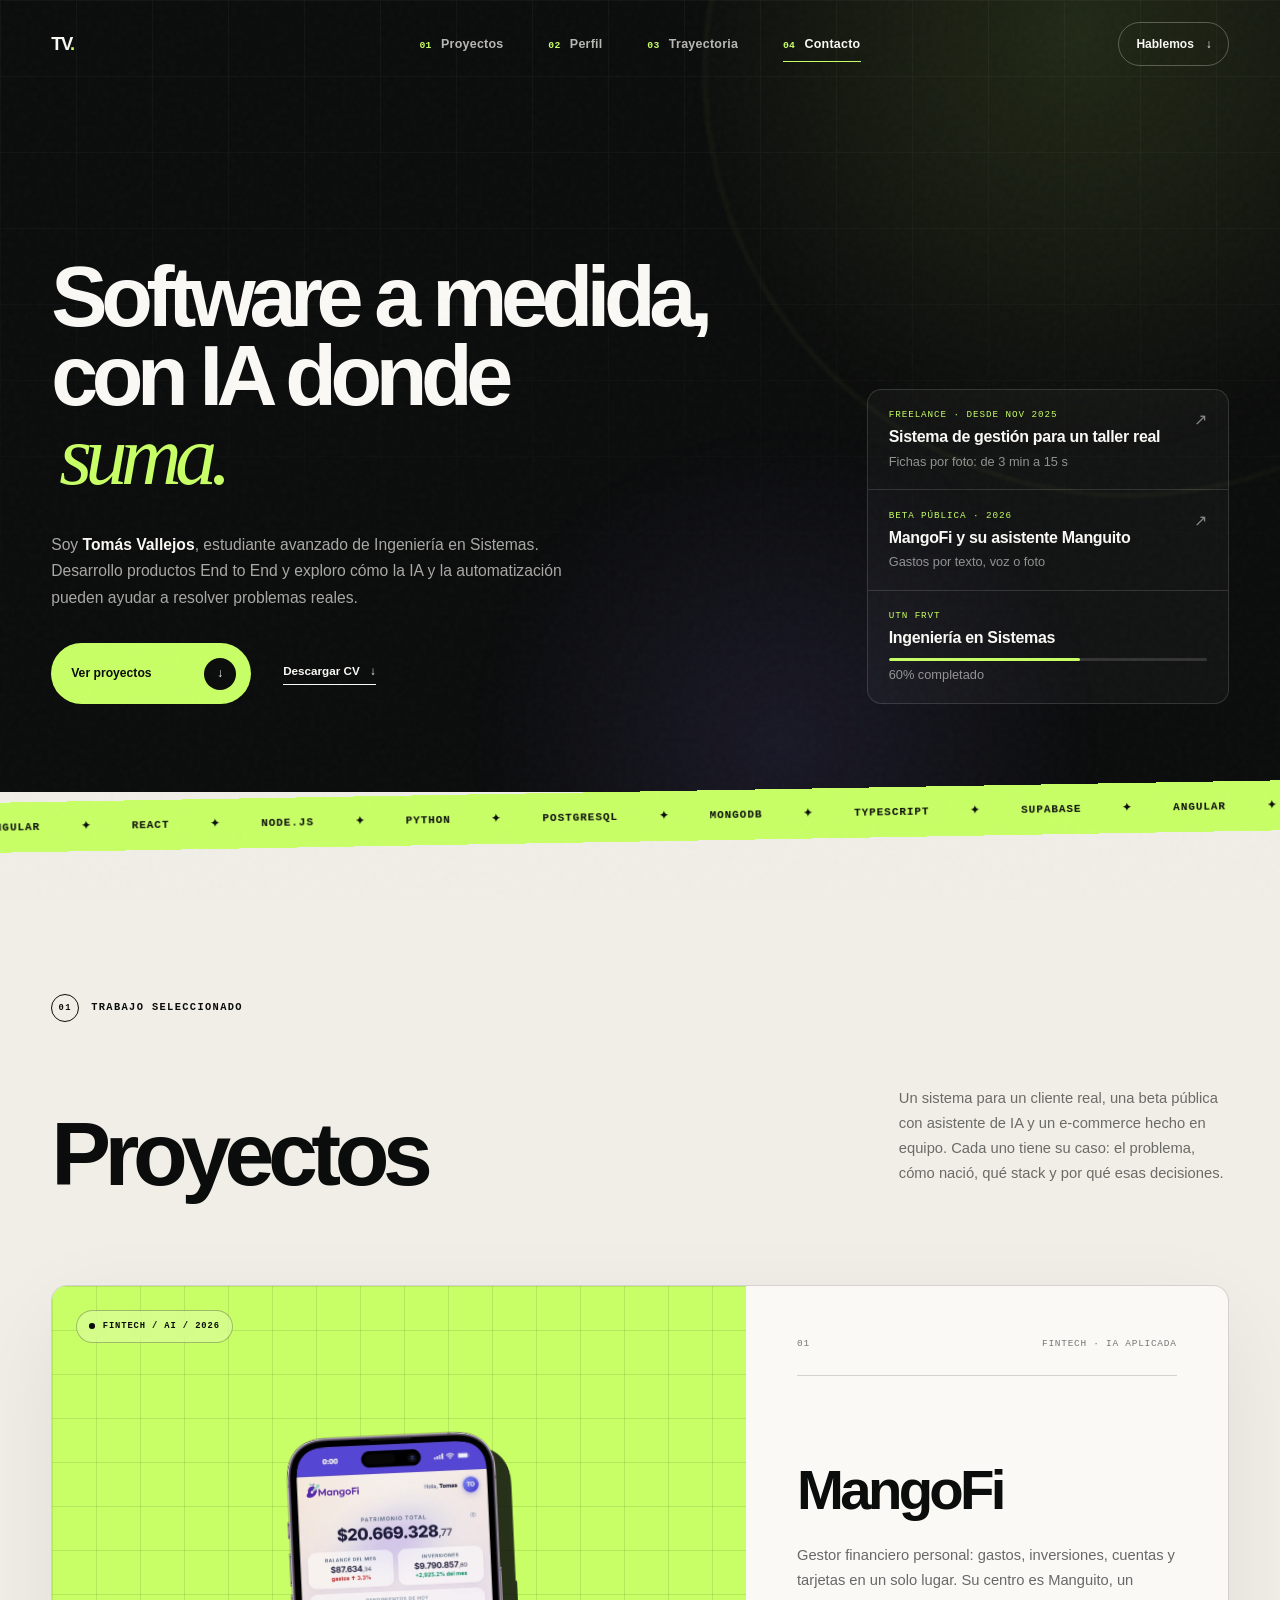
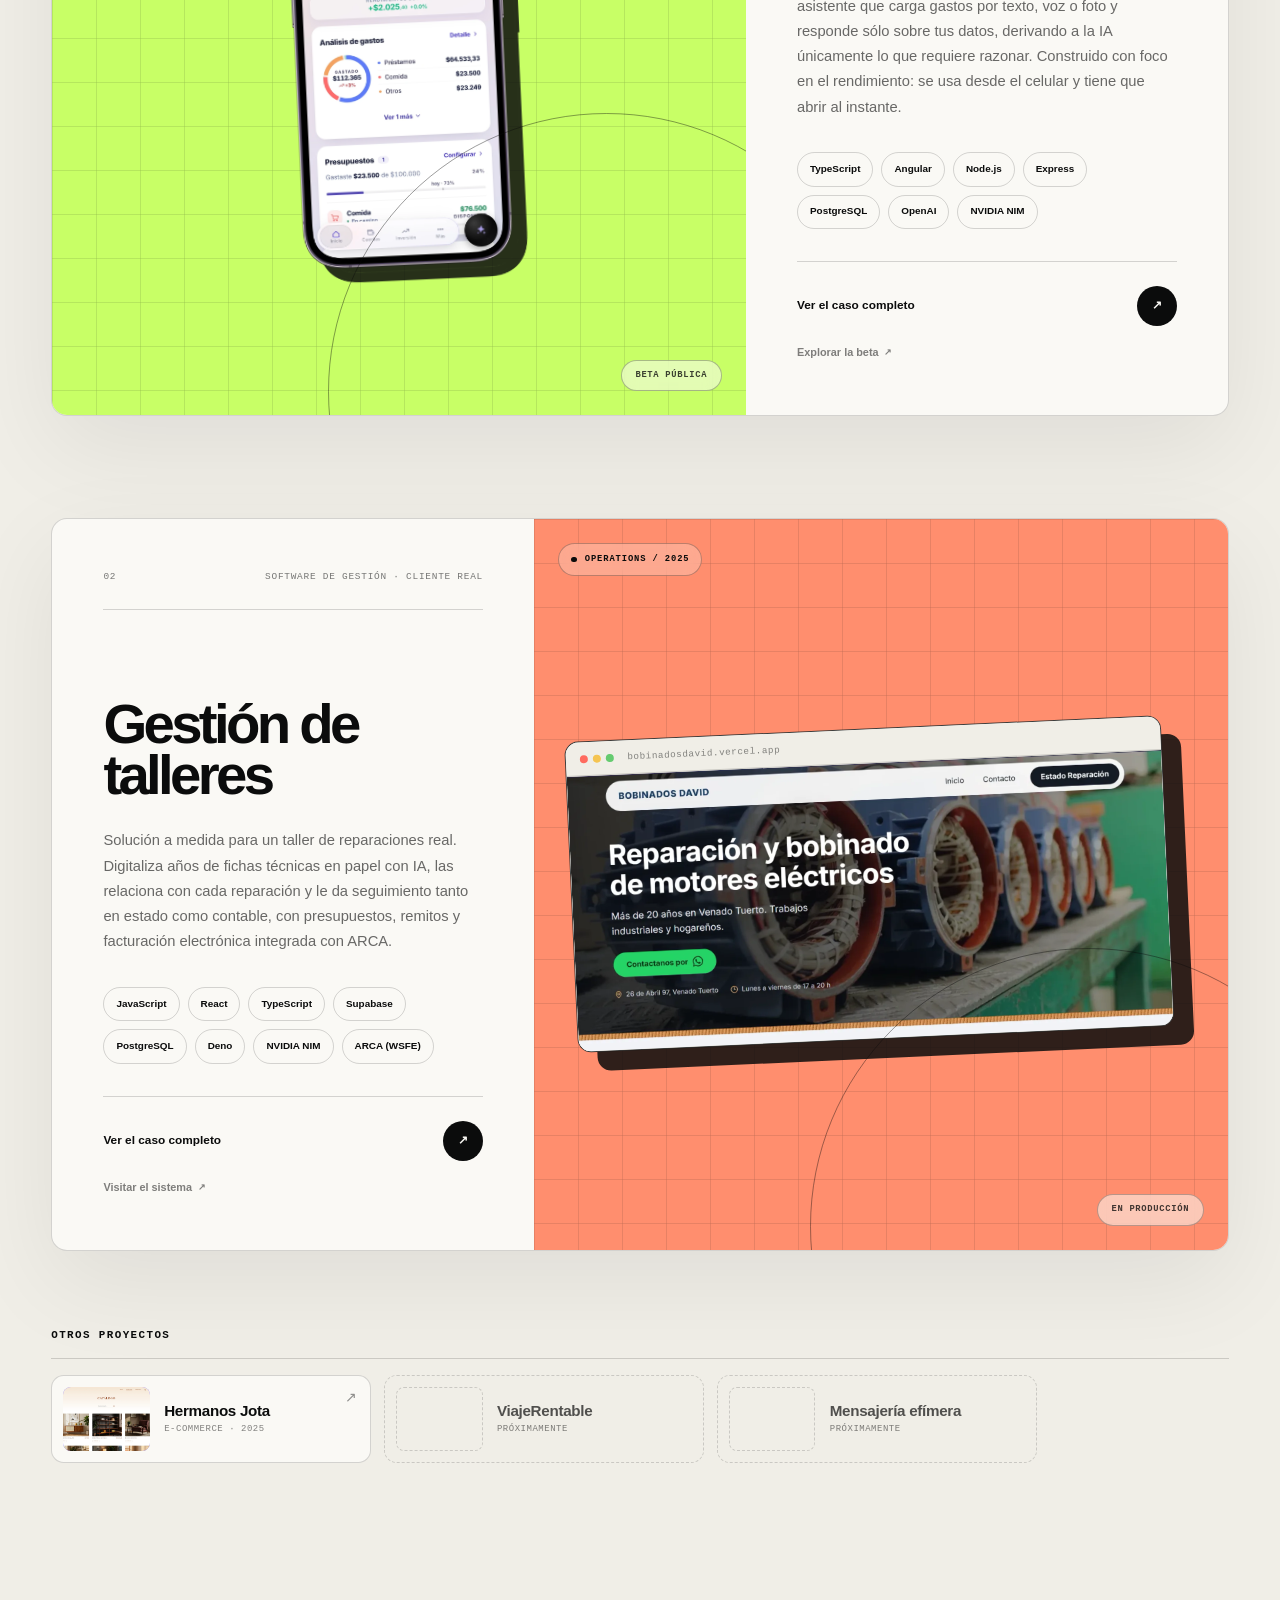
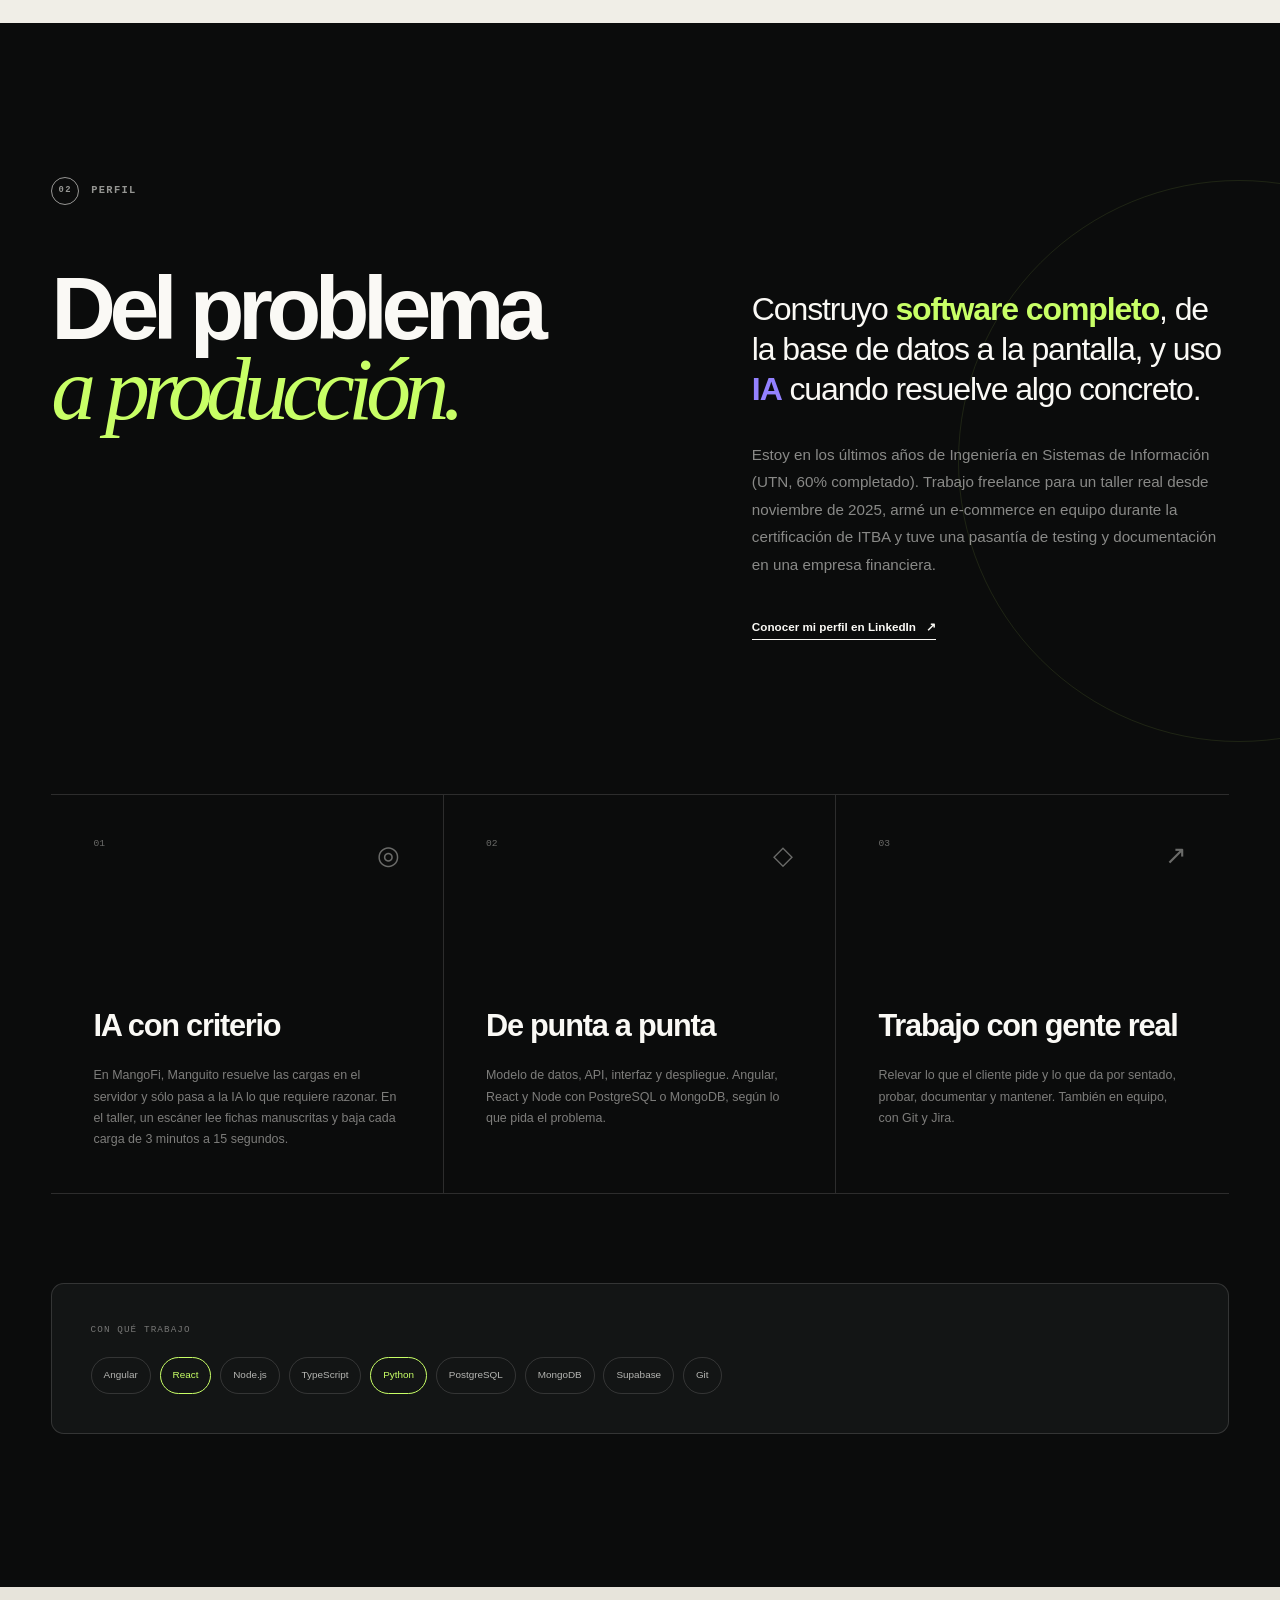
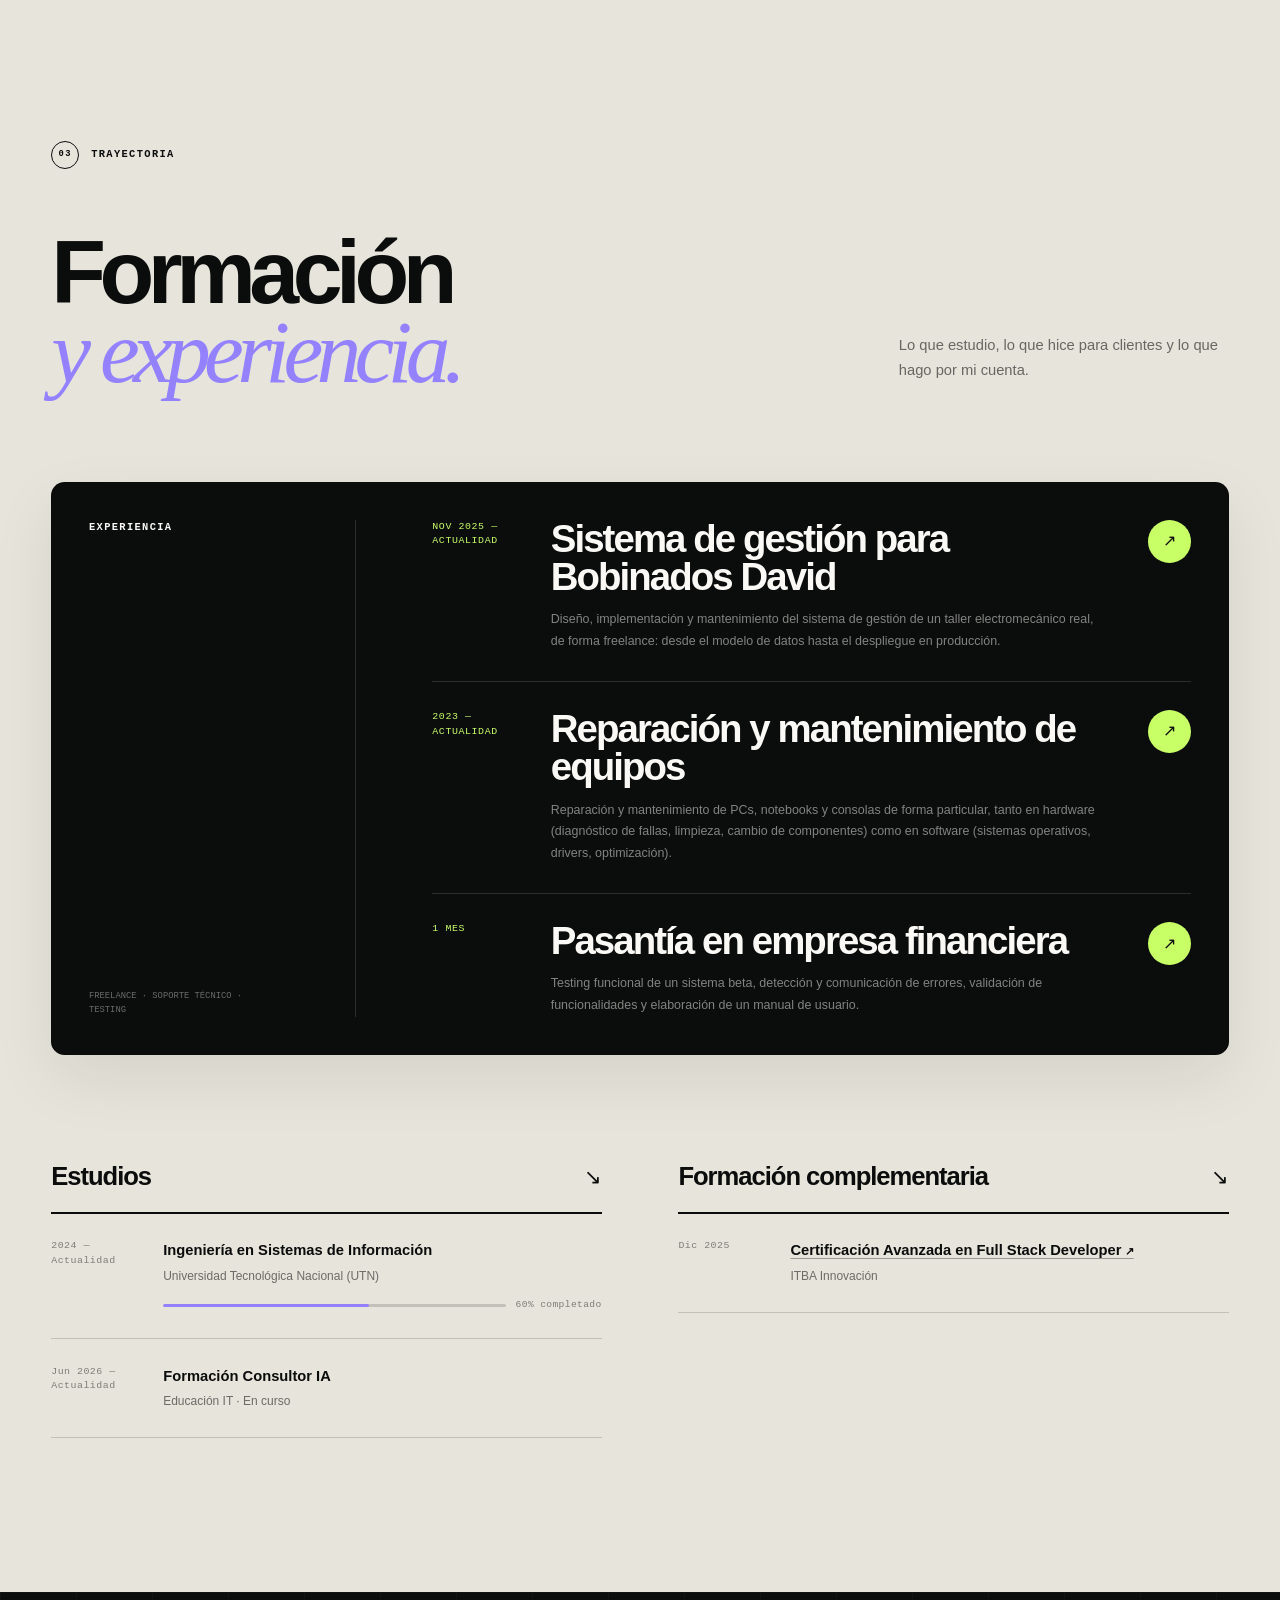
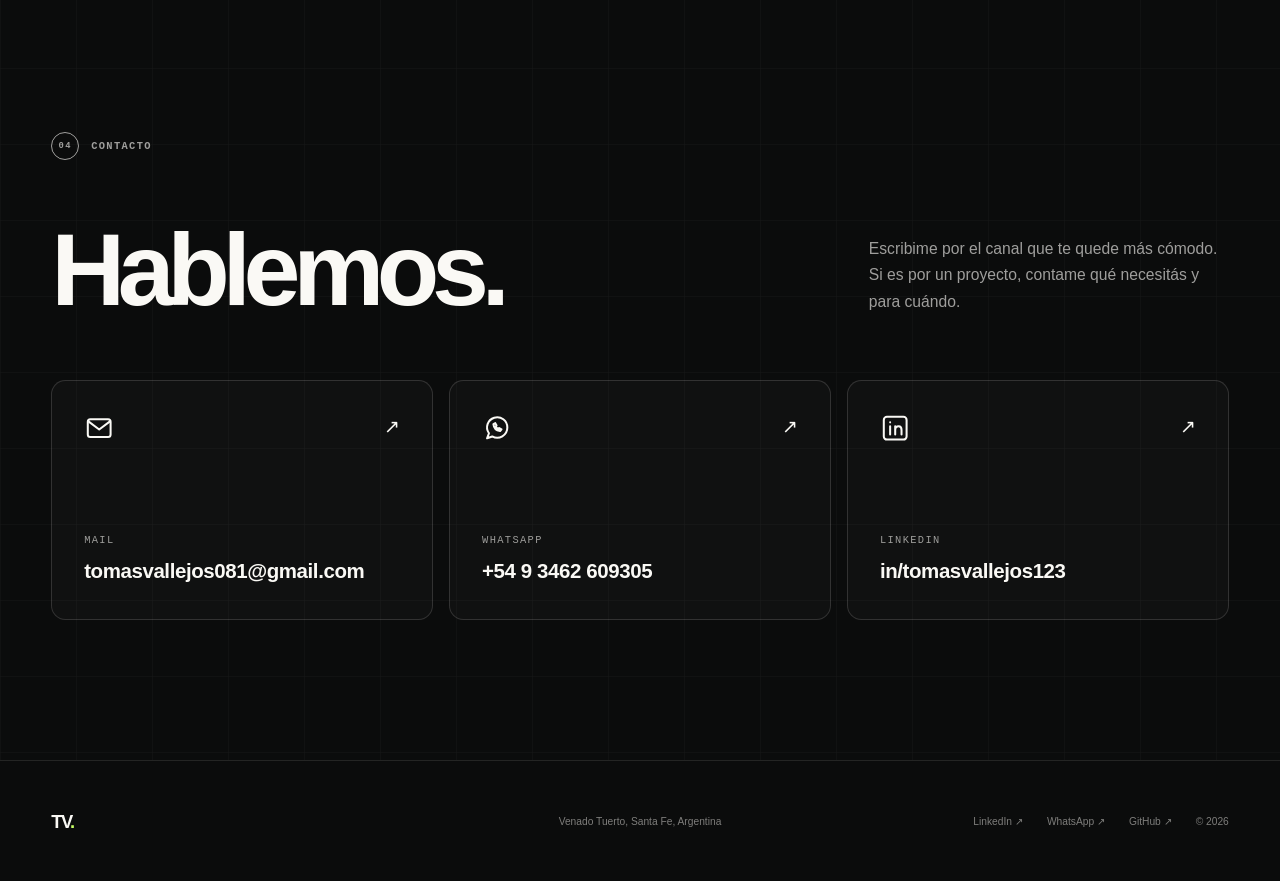
==== commit 22e81782: "Página intermedia de la beta de MangoFi, portada nueva y CV con títulos naranja - Nueva página proye" ====
--- a/index.html
+++ b/index.html
@@ -28,7 +28,7 @@
     <title>Tomás Vallejos — Desarrollador de software</title>
     <link rel="canonical" href="https://tomasvallejos.tech/" />
     <link rel="icon" href="assets/favicon.svg" type="image/svg+xml" />
-    <link rel="stylesheet" href="styles.css?v=20260937" />
+    <link rel="stylesheet" href="styles.css?v=20260943" />
     <script>
       document.documentElement.classList.remove('no-js');
       document.documentElement.classList.add('js');
@@ -370,8 +370,8 @@
       <div class="noscript-message">Activá JavaScript para ver los proyectos y las interacciones del portfolio.</div>
     </noscript>
 
-    <script src="content.js?v=20260937" defer></script>
-    <script src="script.js?v=20260937" defer></script>
-    <script src="ui.js?v=20260937" defer></script>
+    <script src="content.js?v=20260943" defer></script>
+    <script src="script.js?v=20260943" defer></script>
+    <script src="ui.js?v=20260943" defer></script>
   </body>
 </html>
